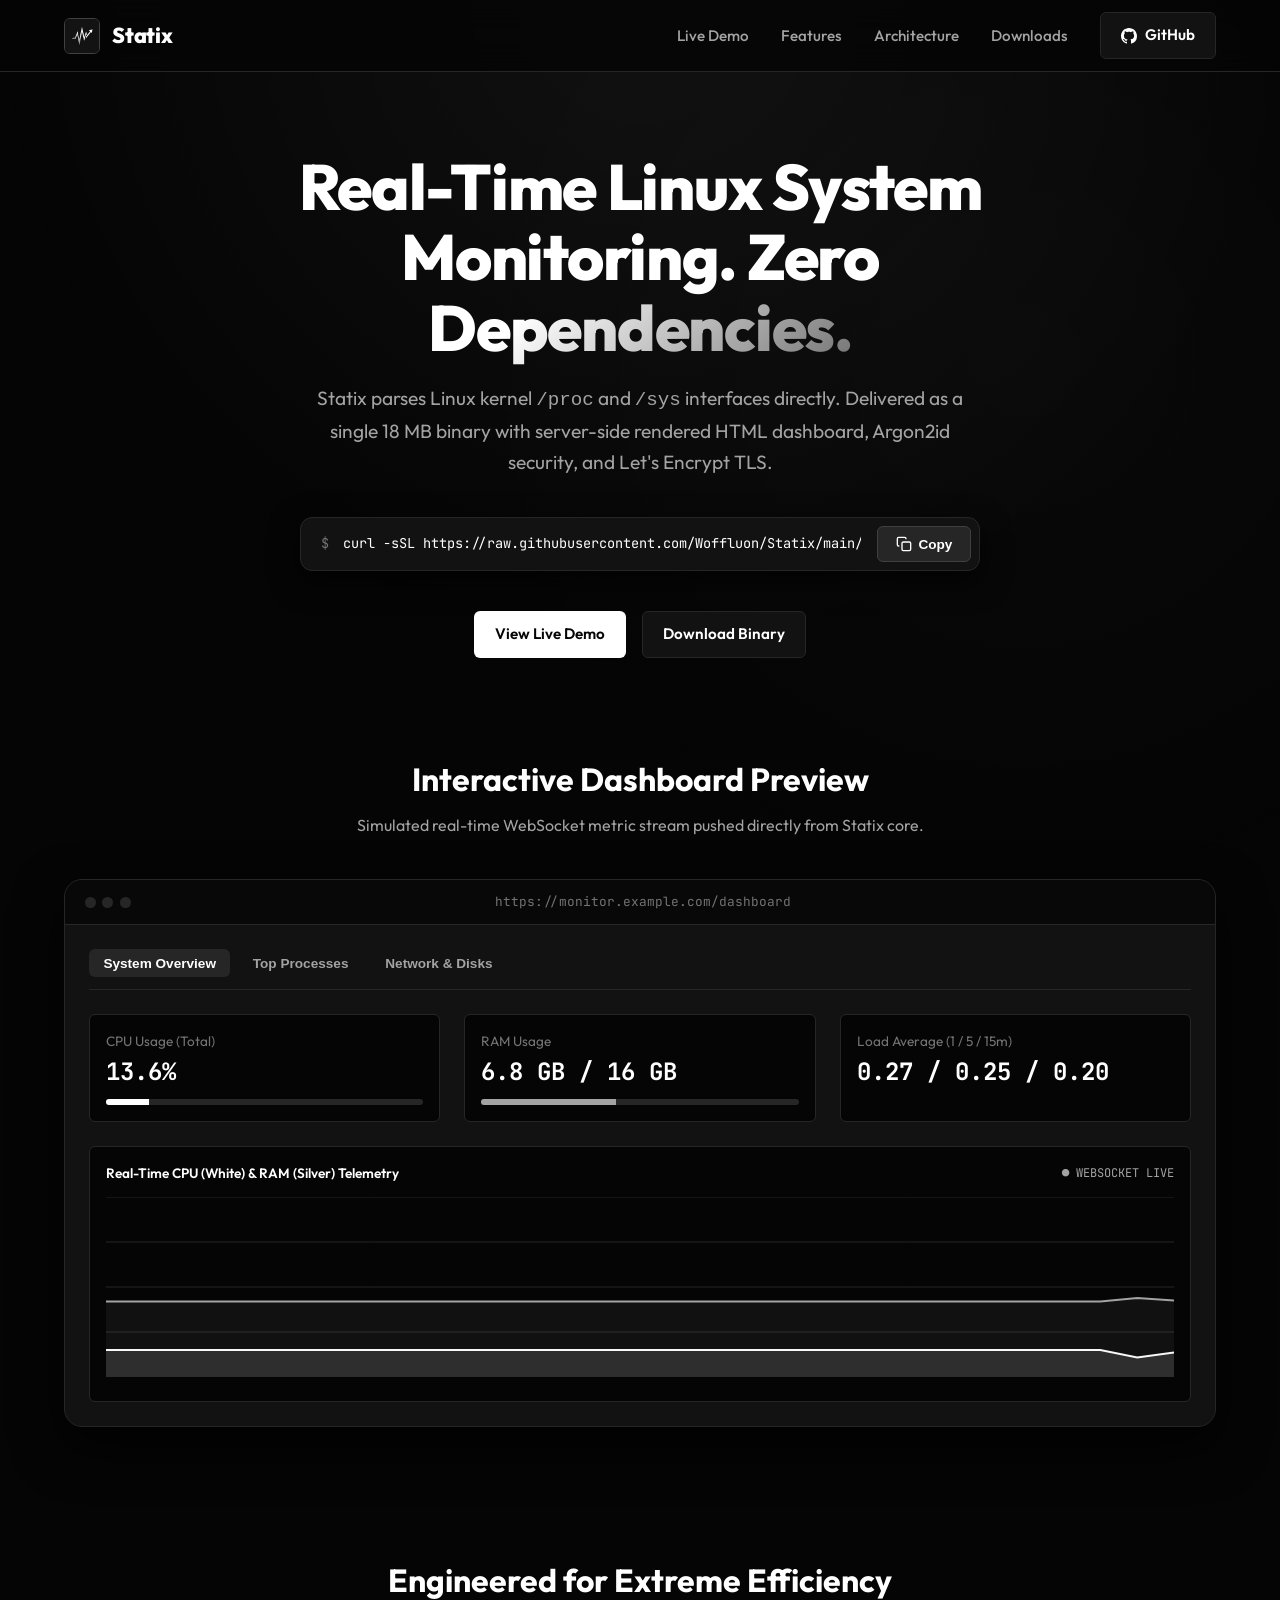
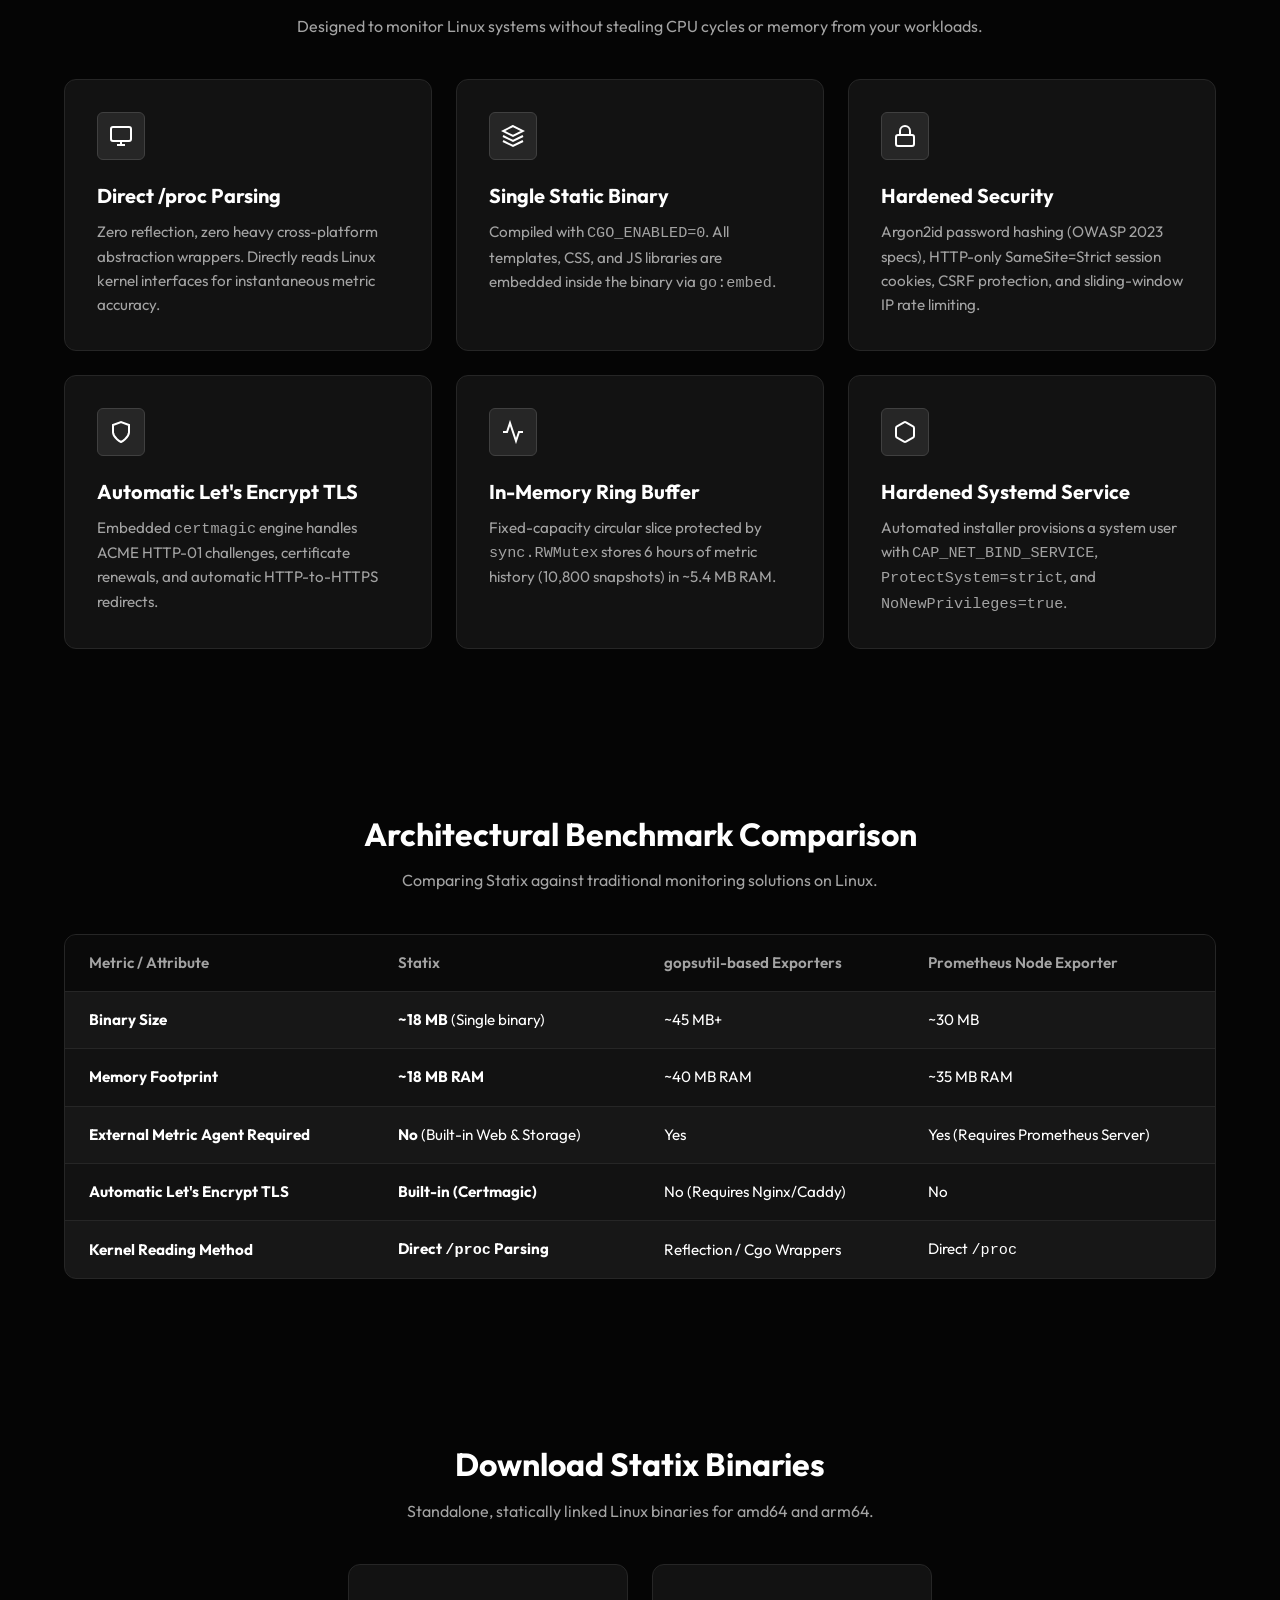
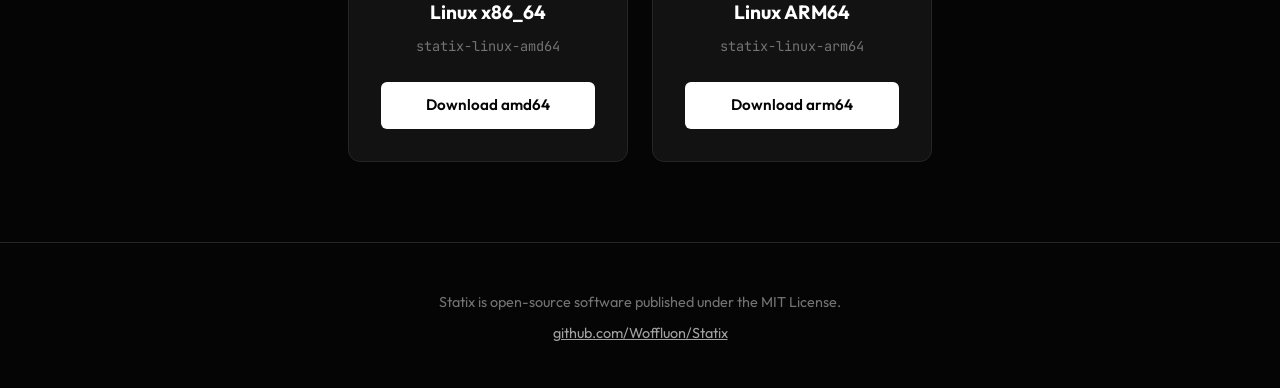
==== website/index.html @ cacb6e53 "- First Commit" ====
<!DOCTYPE html>
<html lang="en">
<head>
  <meta charset="UTF-8">
  <meta name="viewport" content="width=device-width, initial-scale=1.0">
  <title>Statix — Ultra-Fast, Single-Binary Linux System Monitor</title>
  <meta name="description" content="Statix is a self-hosted, single-binary Linux system resource monitor. Real-time SSR dashboard & WebSocket metrics directly parsed from /proc and /sys.">

  <!-- OpenGraph SEO -->
  <meta property="og:title" content="Statix — Self-Hosted Linux System Resource Monitor">
  <meta property="og:description" content="Single binary Linux monitor. Zero agent dependencies. Embedded dashboard with Let's Encrypt TLS and Argon2id security.">
  <meta property="og:type" content="website">

  <link rel="stylesheet" href="css/style.css">
  <script defer src="js/main.js"></script>
</head>
<body>
  <div class="ambient-bg"></div>

  <div class="wrapper">
    <!-- Header / Navigation -->
    <header class="nav-header">
      <div class="nav-container">
        <a href="#" class="logo">
          <img src="assets/logo.png" alt="Statix Logo" class="logo-img">
          Statix
        </a>

        <ul class="nav-links">
          <li><a href="#demo" class="nav-link">Live Demo</a></li>
          <li><a href="#features" class="nav-link">Features</a></li>
          <li><a href="#architecture" class="nav-link">Architecture</a></li>
          <li><a href="#downloads" class="nav-link">Downloads</a></li>
          <li>
            <a href="https://github.com/Woffluon/Statix" target="_blank" rel="noopener" class="btn btn-secondary">
              <svg width="16" height="16" viewBox="0 0 24 24" fill="currentColor">
                <path d="M12 0C5.37 0 0 5.37 0 12c0 5.31 3.435 9.795 8.205 11.385.6.105.825-.255.825-.57 0-.285-.015-1.23-.015-2.235-3.015.555-3.795-.735-4.035-1.41-.135-.345-.72-1.41-1.23-1.695-.42-.225-1.02-.78-.015-.795.945-.015 1.62.87 1.845 1.23 1.08 1.815 2.805 1.305 3.495.99.105-.78.42-1.305.765-1.605-2.67-.3-5.46-1.335-5.46-5.925 0-1.305.465-2.385 1.23-3.225-.12-.3-.54-1.53.12-3.18 0 0 1.005-.315 3.3 1.23.96-.27 1.98-.405 3-.405s2.04.135 3 .405c2.295-1.56 3.3-1.23 3.3-1.23.66 1.65.24 2.88.12 3.18.765.84 1.23 1.905 1.23 3.225 0 4.605-2.805 5.625-5.475 5.925.435.375.81 1.095.81 2.22 0 1.605-.015 2.895-.015 3.3 0 .315.225.69.825.57A12.02 12.02 0 0024 12c0-6.63-5.37-12-12-12z"/>
              </svg>
              GitHub
            </a>
          </li>
        </ul>
      </div>
    </header>

    <!-- Hero Section -->
    <section class="hero-section">
      <div class="container">
        <h1 class="hero-title">
          Real-Time Linux System Monitoring. <span class="text-gradient">Zero Dependencies.</span>
        </h1>

        <p class="hero-subtitle">
          Statix parses Linux kernel <code>/proc</code> and <code>/sys</code> interfaces directly. Delivered as a single 18 MB binary with server-side rendered HTML dashboard, Argon2id security, and Let's Encrypt TLS.
        </p>

        <!-- Quick Install Terminal Widget -->
        <div class="install-box">
          <div class="install-cmd">
            <span class="prompt">$</span> curl -sSL https://raw.githubusercontent.com/Woffluon/Statix/main/deploy/install.sh | sudo bash
          </div>
          <button id="copyBtn" class="copy-btn">
            <svg width="16" height="16" viewBox="0 0 24 24" fill="none" stroke="currentColor" stroke-width="2">
              <rect x="9" y="9" width="13" height="13" rx="2" ry="2"></rect>
              <path d="M5 15H4a2 2 0 0 1-2-2V4a2 2 0 0 1 2-2h9a2 2 0 0 1 2 2v1"></path>
            </svg>
            Copy
          </button>
        </div>

        <div style="display:flex; justify-content:center; gap:1rem; flex-wrap:wrap;">
          <a href="#demo" class="btn btn-primary">View Live Demo</a>
          <a href="#downloads" class="btn btn-secondary">Download Binary</a>
        </div>
      </div>
    </section>

    <!-- Interactive Live Demo Section -->
    <section id="demo" class="demo-section">
      <div class="container">
        <h2 class="section-title">Interactive Dashboard Preview</h2>
        <p class="section-desc">Simulated real-time WebSocket metric stream pushed directly from Statix core.</p>

        <div class="demo-window">
          <div class="window-header">
            <div class="window-dots">
              <span class="dot"></span>
              <span class="dot"></span>
              <span class="dot"></span>
            </div>
            <div class="window-title">https://monitor.example.com/dashboard</div>
            <div style="width: 40px;"></div>
          </div>

          <div class="demo-content">
            <div class="demo-tabs">
              <button class="tab-btn active" data-view="overview">System Overview</button>
              <button class="tab-btn" data-view="processes">Top Processes</button>
              <button class="tab-btn" data-view="network">Network & Disks</button>
            </div>

            <!-- View 1: Overview -->
            <div id="view-overview" class="demo-view">
              <div class="grid-3" style="margin-bottom: 1.5rem;">
                <div style="background-color:var(--bg-dark); border:1px solid var(--border-color); border-radius:var(--radius-sm); padding:1rem;">
                  <div style="font-size:0.85rem; color:var(--text-dim);">CPU Usage (Total)</div>
                  <div id="val-cpu" style="font-size:1.5rem; font-weight:700; font-family:var(--font-mono); color:var(--text-primary);">18.4%</div>
                  <div style="background-color:var(--border-color); height:6px; border-radius:3px; overflow:hidden; margin-top:0.5rem;">
                    <div id="bar-cpu" style="width:18.4%; height:100%; background-color:var(--text-primary); transition:width 0.5s ease;"></div>
                  </div>
                </div>

                <div style="background-color:var(--bg-dark); border:1px solid var(--border-color); border-radius:var(--radius-sm); padding:1rem;">
                  <div style="font-size:0.85rem; color:var(--text-dim);">RAM Usage</div>
                  <div id="val-ram" style="font-size:1.5rem; font-weight:700; font-family:var(--font-mono); color:var(--text-primary);">6.7 GB / 16 GB</div>
                  <div style="background-color:var(--border-color); height:6px; border-radius:3px; overflow:hidden; margin-top:0.5rem;">
                    <div id="bar-ram" style="width:42%; height:100%; background-color:var(--text-secondary); transition:width 0.5s ease;"></div>
                  </div>
                </div>

                <div style="background-color:var(--bg-dark); border:1px solid var(--border-color); border-radius:var(--radius-sm); padding:1rem;">
                  <div style="font-size:0.85rem; color:var(--text-dim);">Load Average (1 / 5 / 15m)</div>
                  <div id="val-load" style="font-size:1.5rem; font-weight:700; font-family:var(--font-mono); color:var(--text-primary);">0.42 / 0.38 / 0.31</div>
                </div>
              </div>

              <!-- Real-time Chart Canvas -->
              <div style="background-color:var(--bg-dark); border:1px solid var(--border-color); border-radius:var(--radius-sm); padding:1rem;">
                <div style="display:flex; justify-content:space-between; align-items:center; margin-bottom:0.75rem;">
                  <span style="font-size:0.85rem; font-weight:600;">Real-Time CPU (White) & RAM (Silver) Telemetry</span>
                  <span style="font-size:0.75rem; color:var(--text-secondary); font-family:var(--font-mono);">● WEBSOCKET LIVE</span>
                </div>
                <canvas id="demoCanvas" style="width:100%; height:180px;"></canvas>
              </div>
            </div>

            <!-- View 2: Top Processes -->
            <div id="view-processes" class="demo-view" style="display:none;">
              <table style="width:100%; border-collapse:collapse; font-family:var(--font-mono); font-size:0.85rem;">
                <thead>
                  <tr style="color:var(--text-dim); text-align:left; border-bottom:1px solid var(--border-color);">
                    <th style="padding:0.5rem;">PID</th>
                    <th style="padding:0.5rem;">NAME</th>
                    <th style="padding:0.5rem;">STATE</th>
                    <th style="padding:0.5rem;">CPU %</th>
                    <th style="padding:0.5rem;">RSS (RAM)</th>
                  </tr>
                </thead>
                <tbody>
                  <tr style="border-bottom:1px solid var(--border-color);">
                    <td style="padding:0.5rem;">1242</td>
                    <td style="padding:0.5rem; color:var(--text-primary); font-weight:600;">statix</td>
                    <td style="padding:0.5rem;">S</td>
                    <td style="padding:0.5rem;">0.2%</td>
                    <td style="padding:0.5rem;">18.4 MB</td>
                  </tr>
                  <tr style="border-bottom:1px solid var(--border-color);">
                    <td style="padding:0.5rem;">841</td>
                    <td style="padding:0.5rem;">nginx</td>
                    <td style="padding:0.5rem;">S</td>
                    <td style="padding:0.5rem;">4.1%</td>
                    <td style="padding:0.5rem;">64.2 MB</td>
                  </tr>
                  <tr style="border-bottom:1px solid var(--border-color);">
                    <td style="padding:0.5rem;">1094</td>
                    <td style="padding:0.5rem;">postgres</td>
                    <td style="padding:0.5rem;">S</td>
                    <td style="padding:0.5rem;">2.8%</td>
                    <td style="padding:0.5rem;">210.8 MB</td>
                  </tr>
                  <tr style="border-bottom:1px solid var(--border-color);">
                    <td style="padding:0.5rem;">3102</td>
                    <td style="padding:0.5rem;">redis-server</td>
                    <td style="padding:0.5rem;">S</td>
                    <td style="padding:0.5rem;">0.8%</td>
                    <td style="padding:0.5rem;">42.1 MB</td>
                  </tr>
                </tbody>
              </table>
            </div>

            <!-- View 3: Network & Disks -->
            <div id="view-network" class="demo-view" style="display:none;">
              <div class="grid-2">
                <div>
                  <h4 style="font-size:0.9rem; margin-bottom:0.75rem; color:var(--text-secondary);">Network Throughput</h4>
                  <div style="background-color:var(--bg-dark); border:1px solid var(--border-color); border-radius:var(--radius-sm); padding:1rem; font-family:var(--font-mono); font-size:0.85rem;">
                    <div>Interface: <strong style="color:var(--text-primary);">eth0</strong></div>
                    <div>RX Rate: <span id="val-rx">12.4 MB/s</span></div>
                    <div>TX Rate: <span id="val-tx">2.1 MB/s</span></div>
                  </div>
                </div>
                <div>
                  <h4 style="font-size:0.9rem; margin-bottom:0.75rem; color:var(--text-secondary);">Disk Storage & I/O</h4>
                  <div style="background-color:var(--bg-dark); border:1px solid var(--border-color); border-radius:var(--radius-sm); padding:1rem; font-family:var(--font-mono); font-size:0.85rem;">
                    <div>Device: <strong style="color:var(--text-primary);">/dev/sda1</strong></div>
                    <div>Used Storage: 38.2% (76.4 GB / 200 GB)</div>
                    <div>Read / Write: 1.0 KB/s / 512 B/s</div>
                  </div>
                </div>
              </div>
            </div>

          </div>
        </div>
      </div>
    </section>

    <!-- Key Features Grid -->
    <section id="features" class="features-section">
      <div class="container">
        <h2 class="section-title">Engineered for Extreme Efficiency</h2>
        <p class="section-desc">Designed to monitor Linux systems without stealing CPU cycles or memory from your workloads.</p>

        <div class="grid-3">
          <div class="feature-card">
            <div class="feature-icon">
              <svg width="24" height="24" viewBox="0 0 24 24" fill="none" stroke="currentColor" stroke-width="2">
                <rect x="2" y="3" width="20" height="14" rx="2" ry="2"></rect>
                <line x1="8" y1="21" x2="16" y2="21"></line>
                <line x1="12" y1="17" x2="12" y2="21"></line>
              </svg>
            </div>
            <h3 class="feature-title">Direct /proc Parsing</h3>
            <p class="feature-desc">Zero reflection, zero heavy cross-platform abstraction wrappers. Directly reads Linux kernel interfaces for instantaneous metric accuracy.</p>
          </div>

          <div class="feature-card">
            <div class="feature-icon">
              <svg width="24" height="24" viewBox="0 0 24 24" fill="none" stroke="currentColor" stroke-width="2">
                <polygon points="12 2 2 7 12 12 22 7 12 2"></polygon>
                <polyline points="2 17 12 22 22 17"></polyline>
                <polyline points="2 12 12 17 22 12"></polyline>
              </svg>
            </div>
            <h3 class="feature-title">Single Static Binary</h3>
            <p class="feature-desc">Compiled with <code>CGO_ENABLED=0</code>. All templates, CSS, and JS libraries are embedded inside the binary via <code>go:embed</code>.</p>
          </div>

          <div class="feature-card">
            <div class="feature-icon">
              <svg width="24" height="24" viewBox="0 0 24 24" fill="none" stroke="currentColor" stroke-width="2">
                <rect x="3" y="11" width="18" height="11" rx="2" ry="2"></rect>
                <path d="M7 11V7a5 5 0 0 1 10 0v4"></path>
              </svg>
            </div>
            <h3 class="feature-title">Hardened Security</h3>
            <p class="feature-desc">Argon2id password hashing (OWASP 2023 specs), HTTP-only SameSite=Strict session cookies, CSRF protection, and sliding-window IP rate limiting.</p>
          </div>

          <div class="feature-card">
            <div class="feature-icon">
              <svg width="24" height="24" viewBox="0 0 24 24" fill="none" stroke="currentColor" stroke-width="2">
                <path d="M12 22s8-4 8-10V5l-8-3-8 3v7c0 6 8 10 8 10z"></path>
              </svg>
            </div>
            <h3 class="feature-title">Automatic Let's Encrypt TLS</h3>
            <p class="feature-desc">Embedded <code>certmagic</code> engine handles ACME HTTP-01 challenges, certificate renewals, and automatic HTTP-to-HTTPS redirects.</p>
          </div>

          <div class="feature-card">
            <div class="feature-icon">
              <svg width="24" height="24" viewBox="0 0 24 24" fill="none" stroke="currentColor" stroke-width="2">
                <polyline points="22 12 18 12 15 21 9 3 6 12 2 12"></polyline>
              </svg>
            </div>
            <h3 class="feature-title">In-Memory Ring Buffer</h3>
            <p class="feature-desc">Fixed-capacity circular slice protected by <code>sync.RWMutex</code> stores 6 hours of metric history (10,800 snapshots) in ~5.4 MB RAM.</p>
          </div>

          <div class="feature-card">
            <div class="feature-icon">
              <svg width="24" height="24" viewBox="0 0 24 24" fill="none" stroke="currentColor" stroke-width="2">
                <path d="M21 16V8a2 2 0 0 0-1-1.73l-7-4a2 2 0 0 0-2 0l-7 4A2 2 0 0 0 3 8v8a2 2 0 0 0 1 1.73l7 4a2 2 0 0 0 2 0l7-4A2 2 0 0 0 21 16z"></path>
              </svg>
            </div>
            <h3 class="feature-title">Hardened Systemd Service</h3>
            <p class="feature-desc">Automated installer provisions a system user with <code>CAP_NET_BIND_SERVICE</code>, <code>ProtectSystem=strict</code>, and <code>NoNewPrivileges=true</code>.</p>
          </div>
        </div>
      </div>
    </section>

    <!-- Architecture & Comparison Table -->
    <section id="architecture" class="arch-section">
      <div class="container">
        <h2 class="section-title">Architectural Benchmark Comparison</h2>
        <p class="section-desc">Comparing Statix against traditional monitoring solutions on Linux.</p>

        <div class="table-wrapper">
          <table class="comparison-table">
            <thead>
              <tr>
                <th>Metric / Attribute</th>
                <th>Statix</th>
                <th>gopsutil-based Exporters</th>
                <th>Prometheus Node Exporter</th>
              </tr>
            </thead>
            <tbody>
              <tr class="highlight-row">
                <td><strong>Binary Size</strong></td>
                <td><strong style="color:var(--text-primary);">~18 MB</strong> (Single binary)</td>
                <td>~45 MB+</td>
                <td>~30 MB</td>
              </tr>
              <tr>
                <td><strong>Memory Footprint</strong></td>
                <td><strong style="color:var(--text-primary);">~18 MB RAM</strong></td>
                <td>~40 MB RAM</td>
                <td>~35 MB RAM</td>
              </tr>
              <tr class="highlight-row">
                <td><strong>External Metric Agent Required</strong></td>
                <td><strong style="color:var(--text-primary);">No</strong> (Built-in Web & Storage)</td>
                <td>Yes</td>
                <td>Yes (Requires Prometheus Server)</td>
              </tr>
              <tr>
                <td><strong>Automatic Let's Encrypt TLS</strong></td>
                <td><strong style="color:var(--text-primary);">Built-in (Certmagic)</strong></td>
                <td>No (Requires Nginx/Caddy)</td>
                <td>No</td>
              </tr>
              <tr class="highlight-row">
                <td><strong>Kernel Reading Method</strong></td>
                <td><strong style="color:var(--text-primary);">Direct <code>/proc</code> Parsing</strong></td>
                <td>Reflection / Cgo Wrappers</td>
                <td>Direct <code>/proc</code></td>
              </tr>
            </tbody>
          </table>
        </div>
      </div>
    </section>

    <!-- Download Section -->
    <section id="downloads" class="download-section">
      <div class="container">
        <h2 class="section-title">Download Statix Binaries</h2>
        <p class="section-desc">Standalone, statically linked Linux binaries for amd64 and arm64.</p>

        <div class="download-cards">
          <div class="download-card">
            <div class="download-title">Linux x86_64</div>
            <div class="download-sub">statix-linux-amd64</div>
            <a href="https://github.com/Woffluon/Statix/releases/latest/download/statix-linux-amd64" class="btn btn-primary" style="width:100%;">
              Download amd64
            </a>
          </div>

          <div class="download-card">
            <div class="download-title">Linux ARM64</div>
            <div class="download-sub">statix-linux-arm64</div>
            <a href="https://github.com/Woffluon/Statix/releases/latest/download/statix-linux-arm64" class="btn btn-primary" style="width:100%;">
              Download arm64
            </a>
          </div>
        </div>
      </div>
    </section>

    <!-- Footer -->
    <footer class="footer">
      <div class="container">
        <p>Statix is open-source software published under the MIT License.</p>
        <p style="margin-top:0.5rem;"><a href="https://github.com/Woffluon/Statix" target="_blank" rel="noopener" style="color:var(--text-secondary);">github.com/Woffluon/Statix</a></p>
      </div>
    </footer>
  </div>

  <!-- Toast Element -->
  <div id="toast" class="toast">
    ✓ Command copied to clipboard!
  </div>
</body>
</html>
---- website/css/style.css ----
@import url('https://fonts.googleapis.com/css2?family=JetBrains+Mono:wght@400;500;700&family=Outfit:wght@400;500;600;700;800&display=swap');

:root {
  --bg-dark: #050505;
  --bg-card: #121212;
  --bg-card-hover: #1a1a1a;
  --border-color: #262626;
  --border-highlight: #404040;
  --text-primary: #ffffff;
  --text-secondary: #a3a3a3;
  --text-dim: #737373;
  --accent-white: #ffffff;
  --accent-silver: #d4d4d4;
  --accent-glow: rgba(255, 255, 255, 0.12);
  --font-sans: 'Outfit', -apple-system, BlinkMacSystemFont, sans-serif;
  --font-mono: 'JetBrains Mono', monospace;
  --radius-sm: 6px;
  --radius-md: 12px;
  --radius-lg: 18px;
  --transition-fast: 180ms cubic-bezier(0.16, 1, 0.3, 1);
}

* {
  box-sizing: border-box;
  margin: 0;
  padding: 0;
}

html {
  scroll-behavior: smooth;
}

body {
  background-color: var(--bg-dark);
  color: var(--text-primary);
  font-family: var(--font-sans);
  line-height: 1.6;
  overflow-x: hidden;
  -webkit-font-smoothing: antialiased;
}

/* Ambient Background Glow (Monochrome) */
.ambient-bg {
  position: fixed;
  top: 0;
  left: 50%;
  transform: translateX(-50%);
  width: 100vw;
  height: 100vh;
  pointer-events: none;
  z-index: 0;
  background: 
    radial-gradient(circle at 50% 0%, rgba(255, 255, 255, 0.05) 0%, transparent 60%),
    radial-gradient(circle at 80% 40%, rgba(255, 255, 255, 0.02) 0%, transparent 50%);
}

.wrapper {
  position: relative;
  z-index: 1;
}

/* Navigation */
.nav-header {
  position: sticky;
  top: 0;
  z-index: 100;
  backdrop-filter: blur(16px);
  background: rgba(5, 5, 5, 0.85);
  border-bottom: 1px solid var(--border-color);
  height: 72px;
  display: flex;
  align-items: center;
}

.nav-container {
  max-width: 1200px;
  width: 100%;
  margin: 0 auto;
  padding: 0 1.5rem;
  display: flex;
  justify-content: space-between;
  align-items: center;
}

.logo {
  display: flex;
  align-items: center;
  gap: 0.75rem;
  font-weight: 800;
  font-size: 1.35rem;
  color: var(--text-primary);
  text-decoration: none;
  letter-spacing: -0.01em;
}

.logo-img {
  width: 36px;
  height: 36px;
  border-radius: var(--radius-sm);
  border: 1px solid var(--border-highlight);
  object-fit: cover;
}

.nav-links {
  display: flex;
  align-items: center;
  gap: 2rem;
  list-style: none;
}

.nav-link {
  color: var(--text-secondary);
  text-decoration: none;
  font-size: 0.95rem;
  font-weight: 500;
  transition: color var(--transition-fast);
}

.nav-link:hover {
  color: var(--text-primary);
}

/* Buttons */
.btn {
  display: inline-flex;
  align-items: center;
  justify-content: center;
  gap: 0.5rem;
  padding: 0.65rem 1.25rem;
  border-radius: var(--radius-sm);
  font-size: 0.95rem;
  font-weight: 600;
  text-decoration: none;
  cursor: pointer;
  border: 1px solid transparent;
  transition: transform var(--transition-fast), background-color var(--transition-fast), border-color var(--transition-fast);
}

.btn:active {
  transform: scale(0.98);
}

.btn-primary {
  background-color: var(--text-primary);
  color: var(--bg-dark);
}

.btn-primary:hover {
  background-color: #e5e5e5;
  box-shadow: 0 0 20px rgba(255, 255, 255, 0.2);
}

.btn-secondary {
  background-color: var(--bg-card);
  color: var(--text-primary);
  border-color: var(--border-color);
}

.btn-secondary:hover {
  background-color: var(--bg-card-hover);
  border-color: var(--border-highlight);
}

/* Sections */
.container {
  max-width: 1200px;
  margin: 0 auto;
  padding: 0 1.5rem;
}

.hero-section {
  padding: 5rem 0 3rem;
  text-align: center;
}

.hero-title {
  font-size: clamp(2.5rem, 5vw, 4rem);
  font-weight: 800;
  line-height: 1.1;
  letter-spacing: -0.02em;
  margin-bottom: 1.25rem;
  max-width: 900px;
  margin-left: auto;
  margin-right: auto;
}

.text-gradient {
  background: linear-gradient(135deg, #ffffff 40%, #737373 100%);
  -webkit-background-clip: text;
  background-clip: text;
  -webkit-text-fill-color: transparent;
}

.hero-subtitle {
  font-size: 1.2rem;
  color: var(--text-secondary);
  max-width: 650px;
  margin: 0 auto 2.5rem;
  font-weight: 400;
}

/* Sleek Install Widget Box (No Scrollbars) */
.install-box {
  max-width: 680px;
  margin: 0 auto 2.5rem;
  background-color: var(--bg-card);
  border: 1px solid var(--border-color);
  border-radius: var(--radius-md);
  padding: 0.5rem 0.5rem 0.5rem 1.25rem;
  display: flex;
  align-items: center;
  justify-content: space-between;
  gap: 1rem;
  box-shadow: 0 10px 30px rgba(0, 0, 0, 0.7);
}

.install-cmd {
  font-family: var(--font-mono);
  font-size: 0.85rem;
  color: var(--text-primary);
  overflow-x: auto;
  white-space: nowrap;
  scrollbar-width: none; /* Firefox */
  -ms-overflow-style: none; /* IE/Edge */
  flex: 1;
  text-align: left;
}

.install-cmd::-webkit-scrollbar {
  display: none; /* Chrome/Safari/Blink */
}

.install-cmd .prompt {
  color: var(--text-dim);
  user-select: none;
  margin-right: 0.35rem;
}

.copy-btn {
  background-color: var(--border-color);
  color: var(--text-primary);
  border: 1px solid var(--border-highlight);
  padding: 0.55rem 1.1rem;
  border-radius: var(--radius-sm);
  font-size: 0.85rem;
  font-weight: 600;
  cursor: pointer;
  display: inline-flex;
  align-items: center;
  gap: 0.4rem;
  flex-shrink: 0;
  transition: background-color var(--transition-fast), border-color var(--transition-fast);
}

.copy-btn:hover {
  background-color: var(--bg-card-hover);
  border-color: var(--text-secondary);
}

/* Toast */
.toast {
  position: fixed;
  bottom: 2rem;
  right: 2rem;
  background-color: var(--text-primary);
  color: var(--bg-dark);
  padding: 0.75rem 1.25rem;
  border-radius: var(--radius-sm);
  font-weight: 600;
  font-size: 0.9rem;
  box-shadow: 0 10px 25px rgba(255, 255, 255, 0.2);
  transform: translateY(100px);
  opacity: 0;
  transition: transform 0.3s cubic-bezier(0.16, 1, 0.3, 1), opacity 0.3s ease;
  z-index: 1000;
}

.toast.show {
  transform: translateY(0);
  opacity: 1;
}

/* Live Demo Interactive Section */
.demo-section {
  padding: 3rem 0;
}

.section-title {
  text-align: center;
  font-size: 2rem;
  font-weight: 700;
  margin-bottom: 0.5rem;
}

.section-desc {
  text-align: center;
  color: var(--text-secondary);
  margin-bottom: 2.5rem;
}

.demo-window {
  background-color: var(--bg-card);
  border: 1px solid var(--border-color);
  border-radius: var(--radius-lg);
  overflow: hidden;
  box-shadow: 0 20px 50px rgba(0, 0, 0, 0.8);
}

.window-header {
  background-color: rgba(5, 5, 5, 0.8);
  padding: 0.75rem 1.25rem;
  border-bottom: 1px solid var(--border-color);
  display: flex;
  align-items: center;
  justify-content: space-between;
}

.window-dots {
  display: flex;
  gap: 0.4rem;
}

.dot {
  width: 11px;
  height: 11px;
  border-radius: 50%;
  background-color: #262626;
}

.window-title {
  font-family: var(--font-mono);
  font-size: 0.8rem;
  color: var(--text-dim);
}

.demo-content {
  padding: 1.5rem;
}

.demo-tabs {
  display: flex;
  gap: 0.5rem;
  margin-bottom: 1.5rem;
  border-bottom: 1px solid var(--border-color);
  padding-bottom: 0.75rem;
}

.tab-btn {
  background: none;
  border: none;
  color: var(--text-secondary);
  padding: 0.4rem 0.9rem;
  border-radius: var(--radius-sm);
  font-size: 0.85rem;
  font-weight: 600;
  cursor: pointer;
  transition: color var(--transition-fast), background-color var(--transition-fast);
}

.tab-btn.active {
  color: var(--text-primary);
  background-color: var(--border-color);
}

/* Feature Grid */
.features-section {
  padding: 5rem 0;
}

.grid-3 {
  display: grid;
  grid-template-columns: repeat(auto-fit, minmax(320px, 1fr));
  gap: 1.5rem;
}

.feature-card {
  background-color: var(--bg-card);
  border: 1px solid var(--border-color);
  border-radius: var(--radius-md);
  padding: 2rem;
  transition: transform var(--transition-fast), border-color var(--transition-fast);
}

.feature-card:hover {
  transform: translateY(-4px);
  border-color: var(--border-highlight);
}

.feature-icon {
  width: 48px;
  height: 48px;
  border-radius: var(--radius-sm);
  background-color: var(--border-color);
  color: var(--text-primary);
  display: flex;
  align-items: center;
  justify-content: center;
  margin-bottom: 1.25rem;
  border: 1px solid var(--border-highlight);
}

.feature-title {
  font-size: 1.25rem;
  font-weight: 700;
  margin-bottom: 0.5rem;
}

.feature-desc {
  color: var(--text-secondary);
  font-size: 0.95rem;
}

/* Architecture Table & Specs */
.arch-section {
  padding: 5rem 0;
}

.table-wrapper {
  background-color: var(--bg-card);
  border: 1px solid var(--border-color);
  border-radius: var(--radius-md);
  overflow: hidden;
}

.comparison-table {
  width: 100%;
  border-collapse: collapse;
  text-align: left;
}

.comparison-table th, .comparison-table td {
  padding: 1rem 1.5rem;
  border-bottom: 1px solid var(--border-color);
  font-size: 0.95rem;
}

.comparison-table th {
  background-color: rgba(5, 5, 5, 0.6);
  color: var(--text-secondary);
  font-weight: 600;
}

.comparison-table tr:last-child td {
  border-bottom: none;
}

.highlight-row {
  background-color: rgba(255, 255, 255, 0.02);
}

/* Download Section */
.download-section {
  padding: 5rem 0;
  text-align: center;
}

.download-cards {
  display: flex;
  justify-content: center;
  gap: 1.5rem;
  flex-wrap: wrap;
  margin-top: 2rem;
}

.download-card {
  background-color: var(--bg-card);
  border: 1px solid var(--border-color);
  border-radius: var(--radius-md);
  padding: 2rem;
  width: 280px;
  text-align: center;
}

.download-title {
  font-size: 1.2rem;
  font-weight: 700;
  margin-bottom: 0.5rem;
}

.download-sub {
  color: var(--text-dim);
  font-size: 0.85rem;
  margin-bottom: 1.5rem;
  font-family: var(--font-mono);
}

/* Footer */
.footer {
  border-top: 1px solid var(--border-color);
  padding: 3rem 0;
  color: var(--text-dim);
  font-size: 0.9rem;
  text-align: center;
}

/* Reduced Motion Safety */
@media (prefers-reduced-motion: reduce) {
  *, ::before, ::after {
    animation-duration: 0.01ms !important;
    transition-duration: 0.01ms !important;
    scroll-behavior: auto !important;
  }
}

/* Mobile Responsive Adjustments */
@media (max-width: 768px) {
  .nav-links { display: none; }
  .install-box { flex-direction: column; gap: 0.75rem; align-items: stretch; }
  .hero-title { font-size: 2.25rem; }
  .grid-3 { grid-template-columns: 1fr; }
}
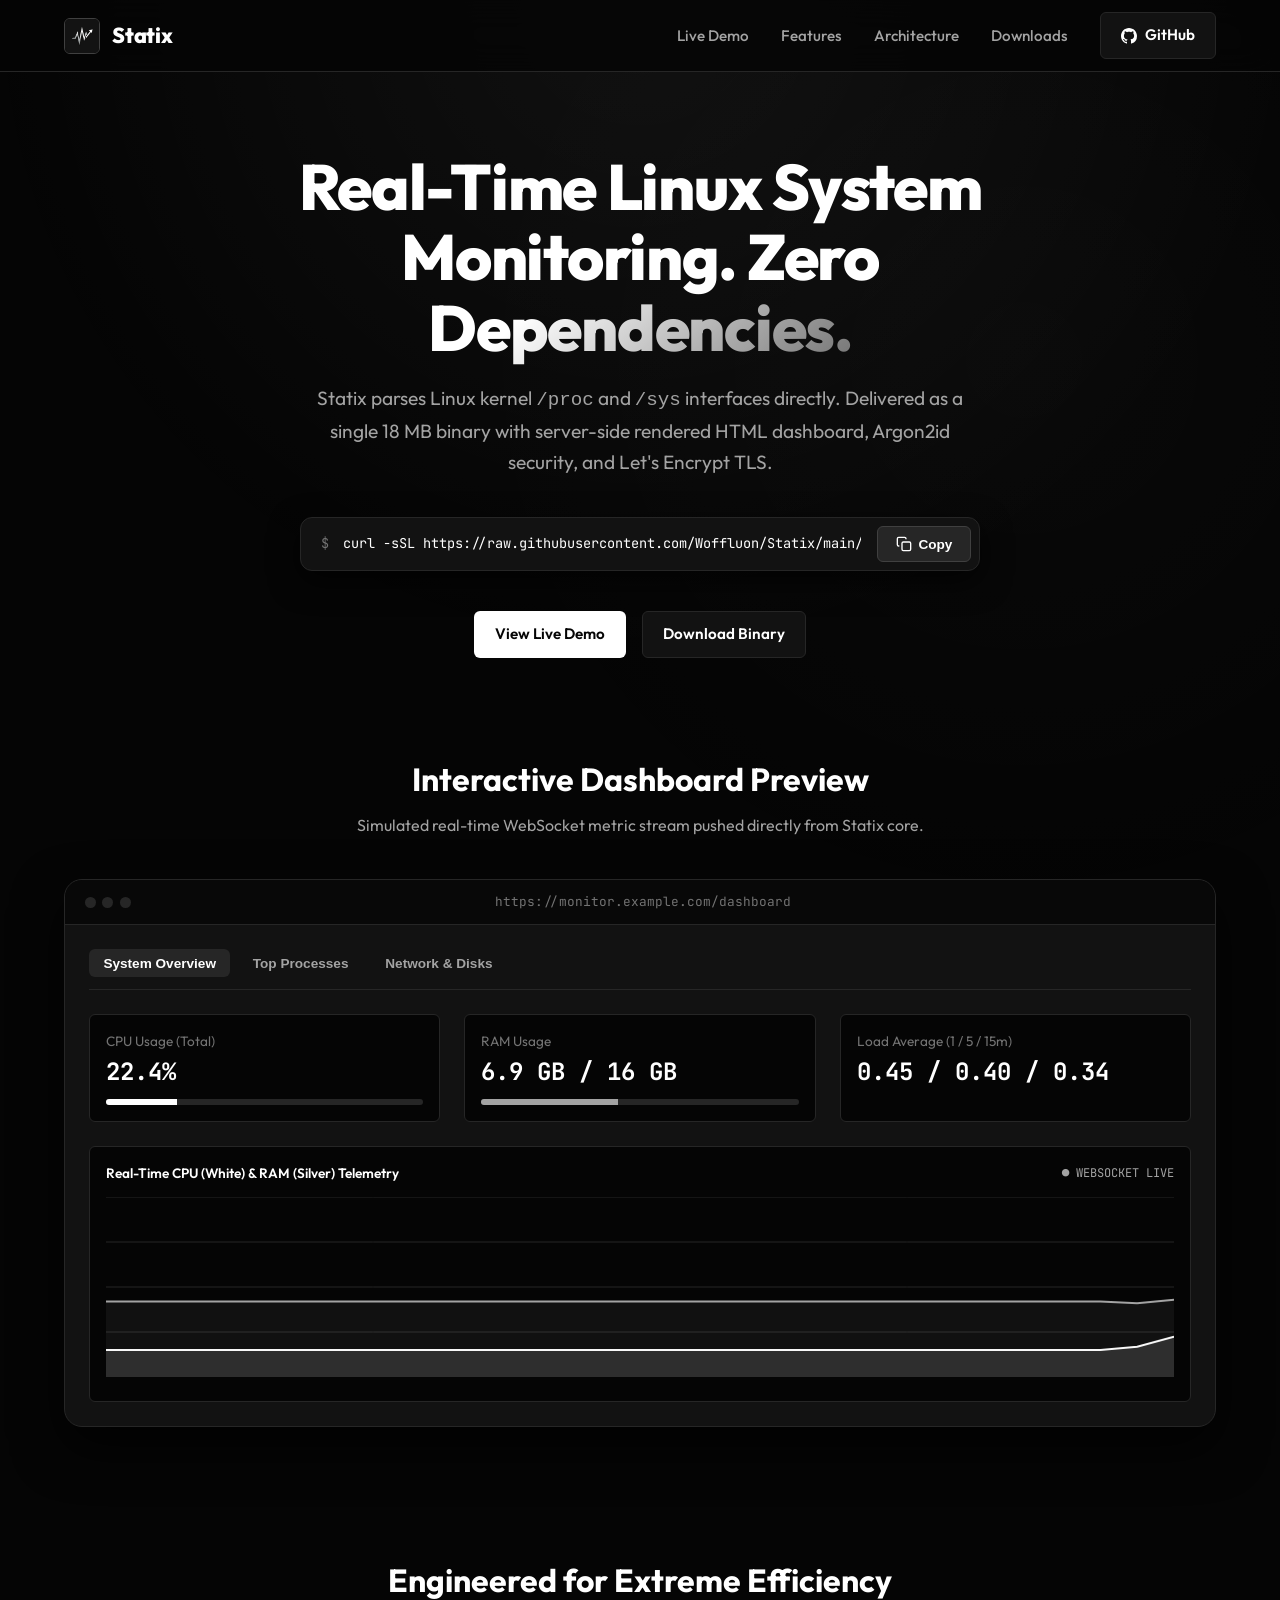
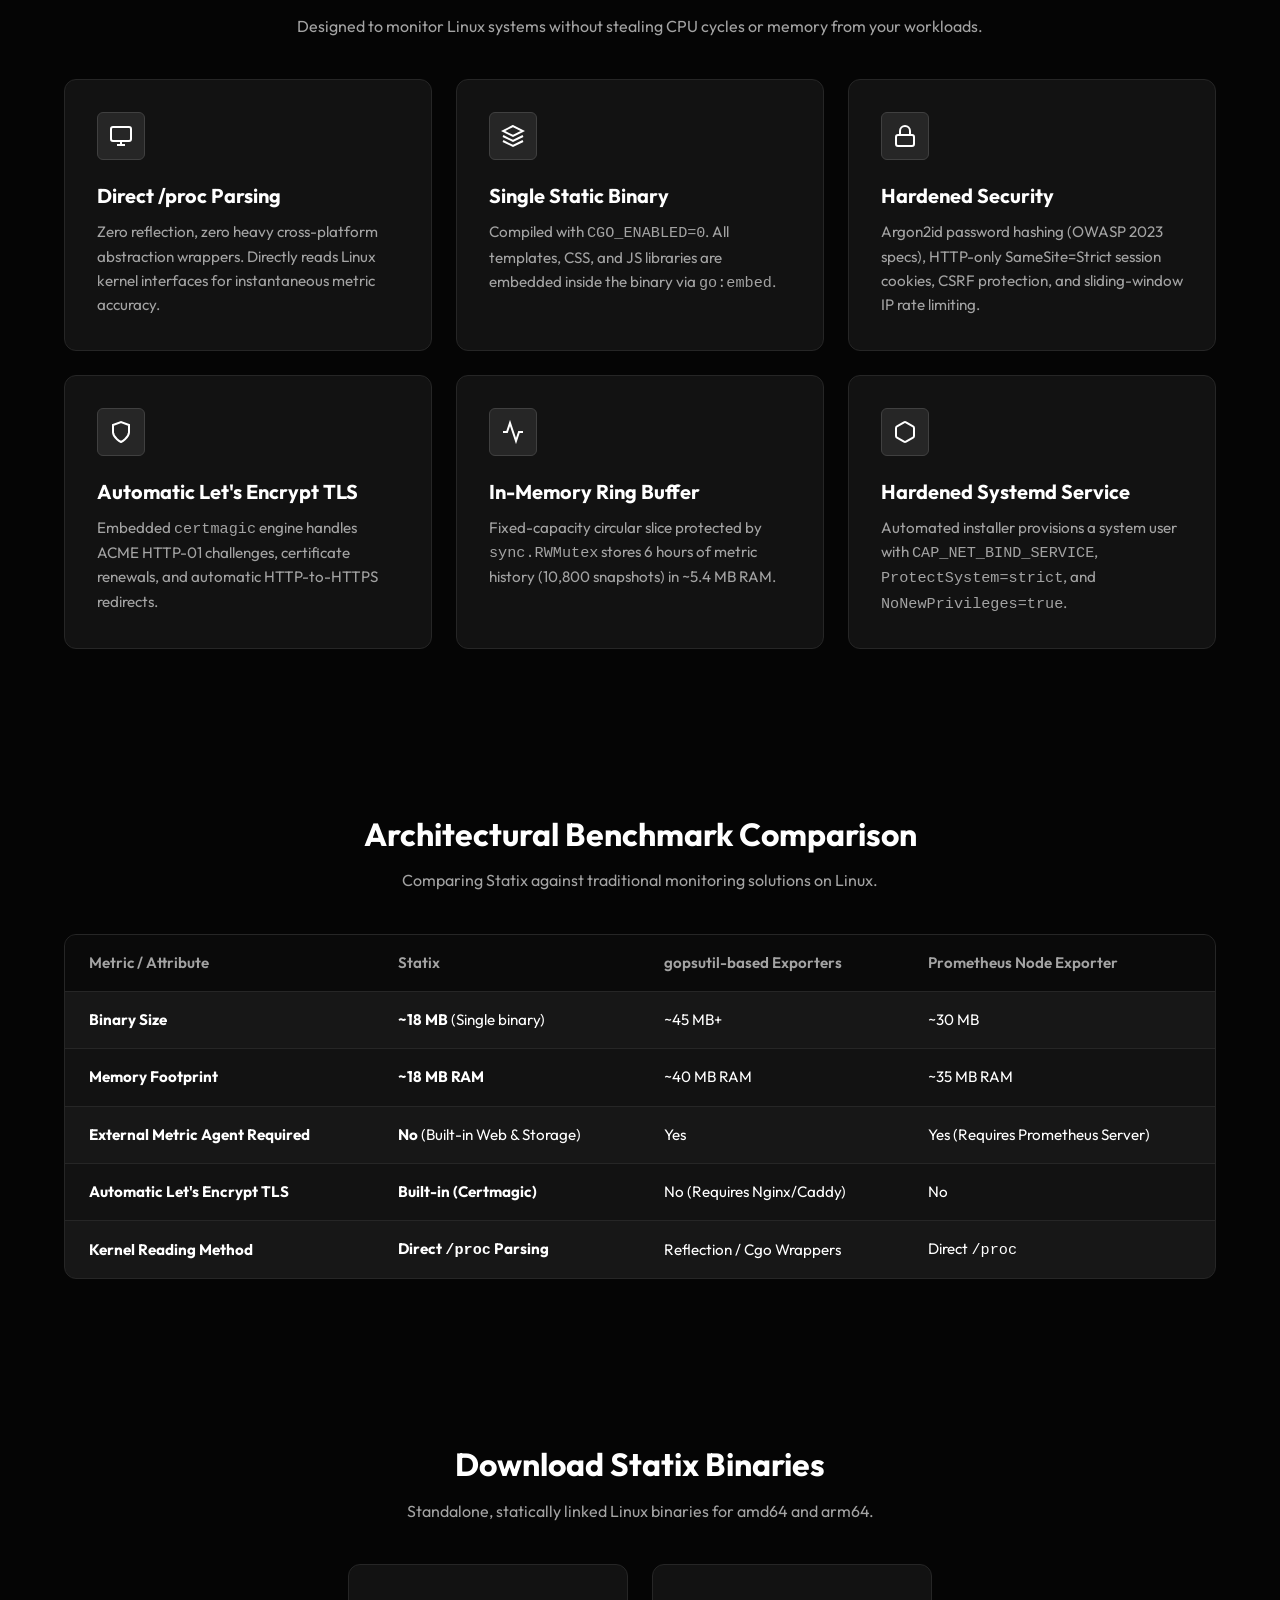
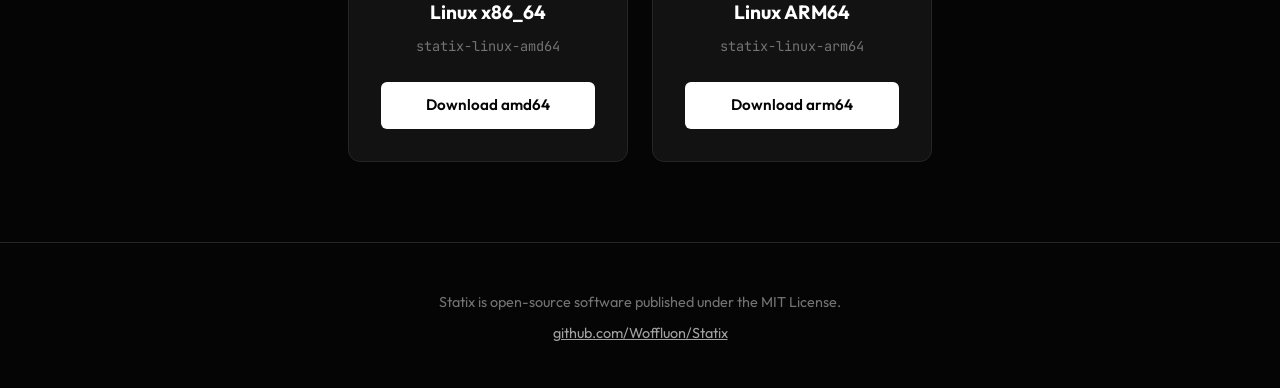
==== commit bd3c1089: "feat: implement web UI server with templating, authentication middleware, and base layout support" ====
--- a/website/index.html
+++ b/website/index.html
@@ -10,6 +10,10 @@
   <meta property="og:title" content="Statix — Self-Hosted Linux System Resource Monitor">
   <meta property="og:description" content="Single binary Linux monitor. Zero agent dependencies. Embedded dashboard with Let's Encrypt TLS and Argon2id security.">
   <meta property="og:type" content="website">
+
+  <!-- Favicon -->
+  <link rel="icon" type="image/png" href="assets/logo.png">
+  <link rel="shortcut icon" href="assets/logo.png">
 
   <link rel="stylesheet" href="css/style.css">
   <script defer src="js/main.js"></script>
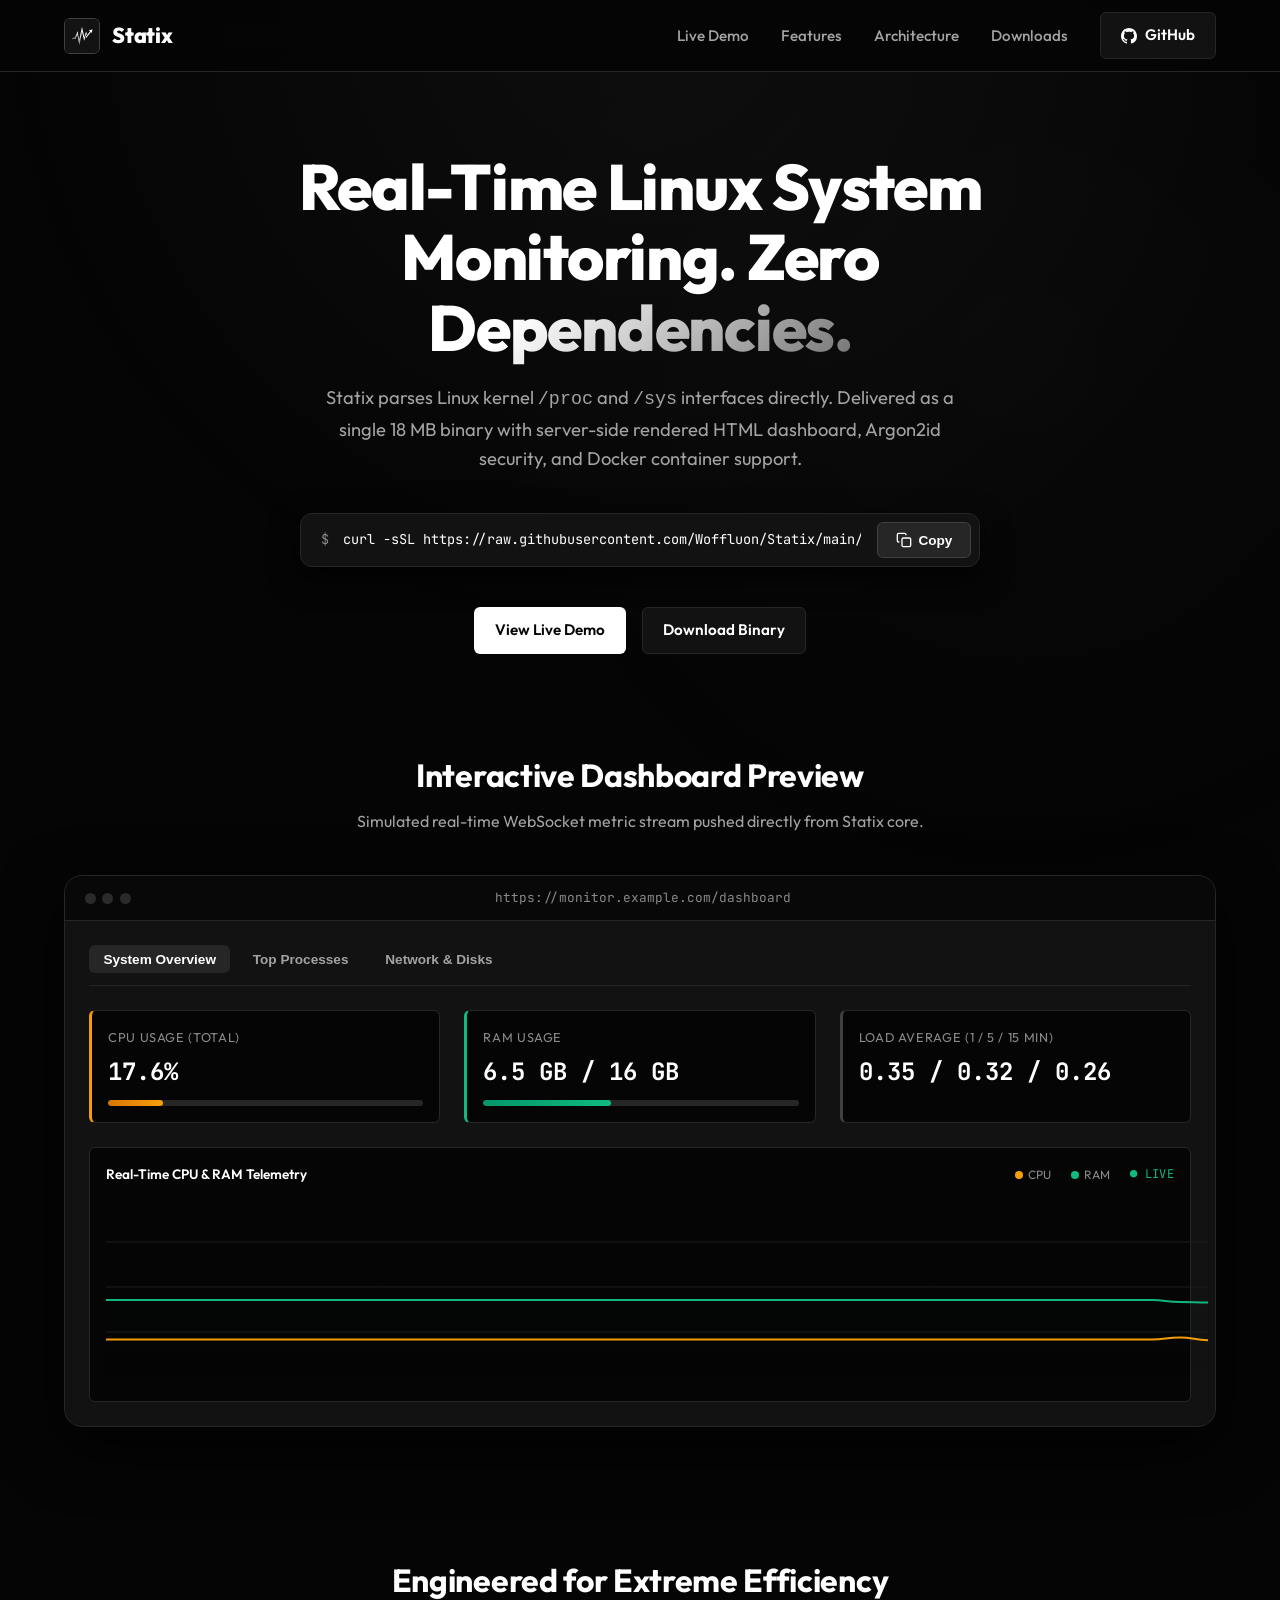
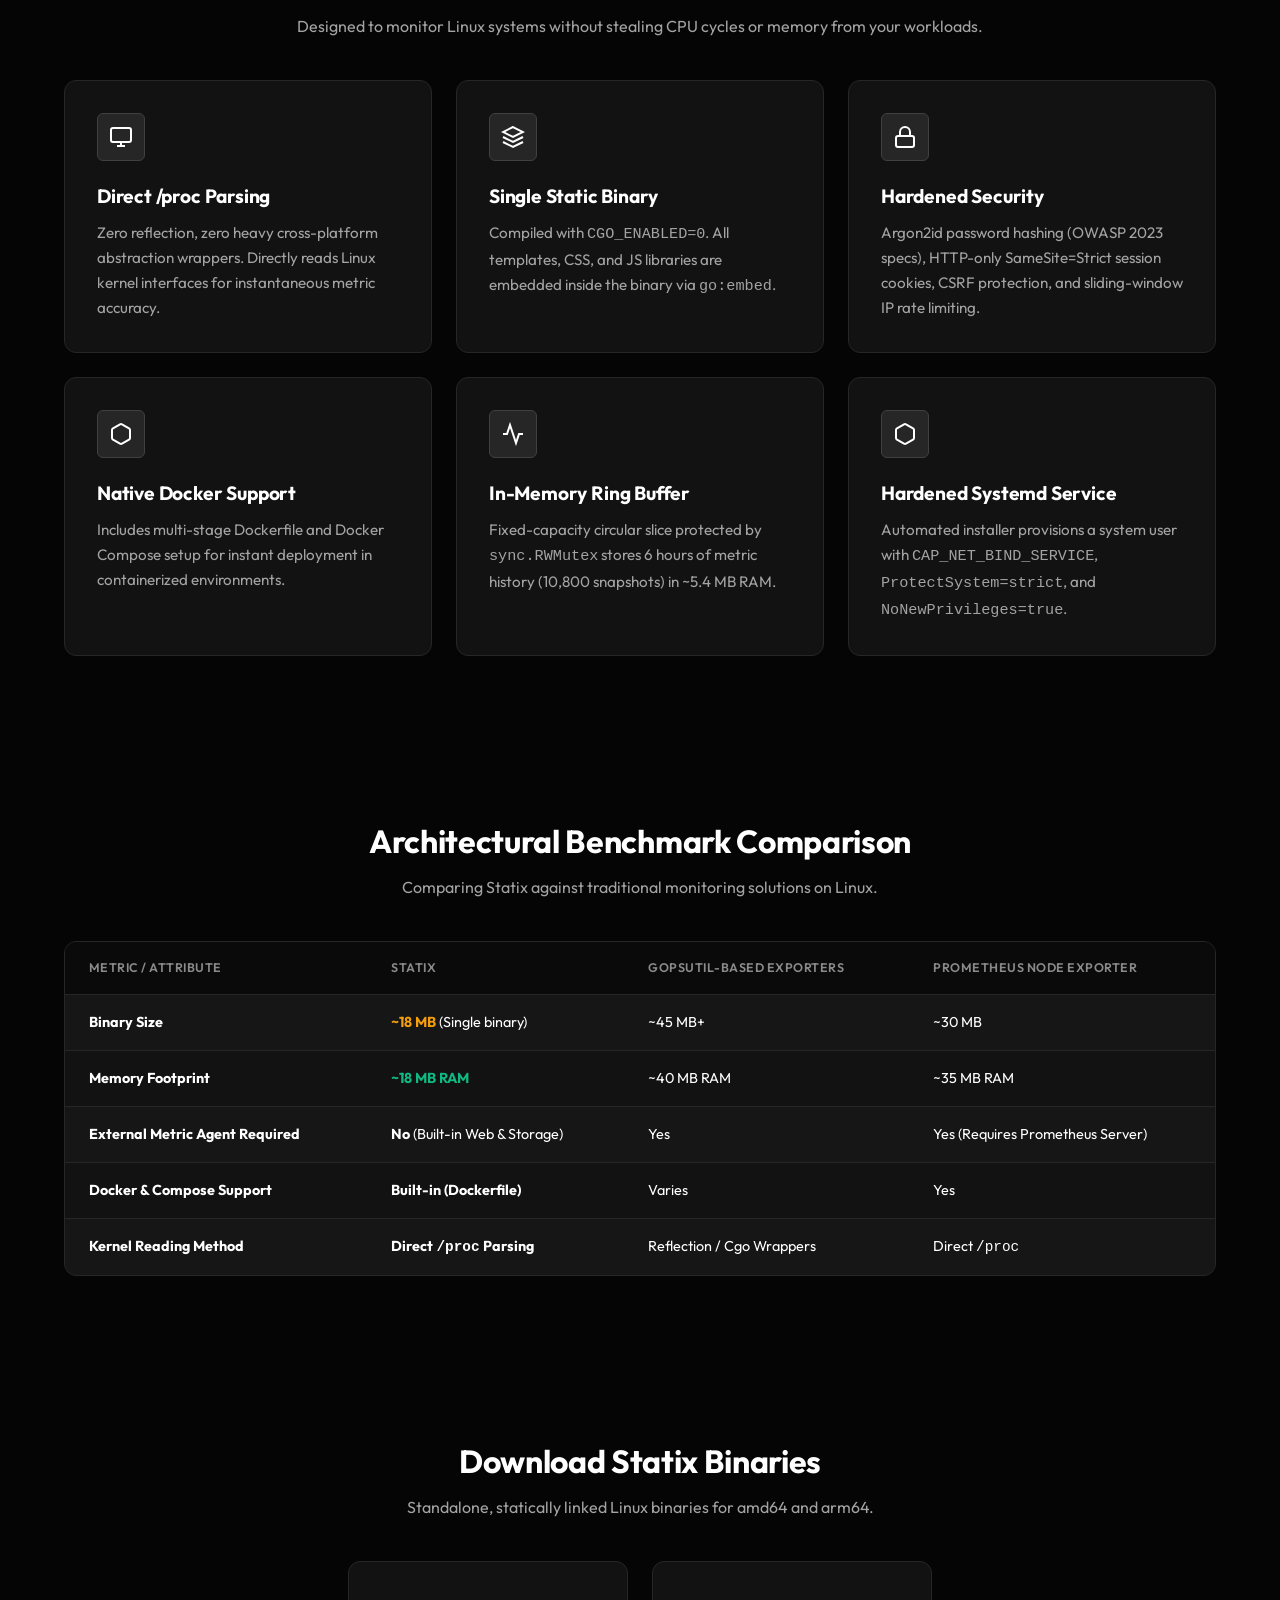
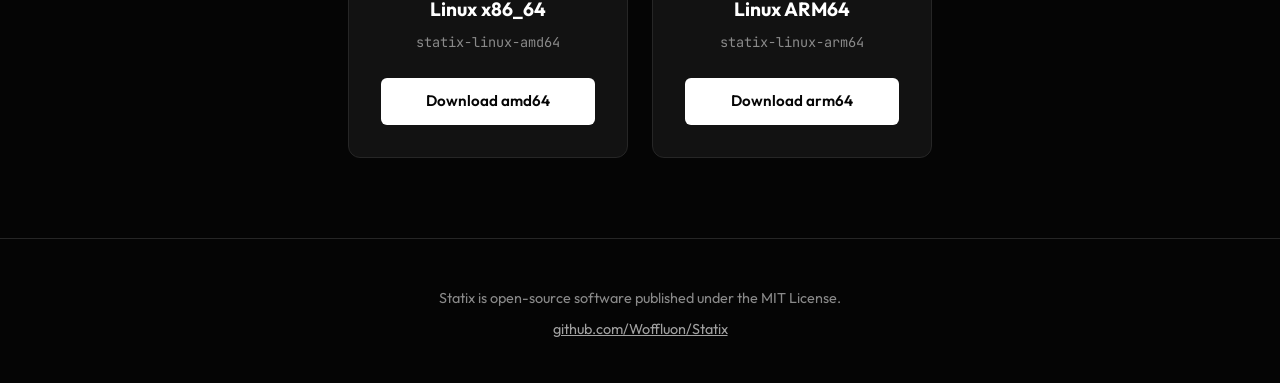
==== commit de4d87de: "initial commit: Statix v1.0.0 - High-Performance Linux System Monitor" ====
--- a/website/index.html
+++ b/website/index.html
@@ -4,7 +4,7 @@
   <meta charset="UTF-8">
   <meta name="viewport" content="width=device-width, initial-scale=1.0">
   <title>Statix — Ultra-Fast, Single-Binary Linux System Monitor</title>
-  <meta name="description" content="Statix is a self-hosted, single-binary Linux system resource monitor. Real-time SSR dashboard & WebSocket metrics directly parsed from /proc and /sys.">
+  <meta name="description" content="Statix is a self-hosted, single-binary Linux system resource monitor. Real-time SSR dashboard &amp; WebSocket metrics directly parsed from /proc and /sys.">
 
   <!-- OpenGraph SEO -->
   <meta property="og:title" content="Statix — Self-Hosted Linux System Resource Monitor">
@@ -55,7 +55,7 @@
         </h1>
 
         <p class="hero-subtitle">
-          Statix parses Linux kernel <code>/proc</code> and <code>/sys</code> interfaces directly. Delivered as a single 18 MB binary with server-side rendered HTML dashboard, Argon2id security, and Let's Encrypt TLS.
+          Statix parses Linux kernel <code>/proc</code> and <code>/sys</code> interfaces directly. Delivered as a single 18 MB binary with server-side rendered HTML dashboard, Argon2id security, and Docker container support.
         </p>
 
         <!-- Quick Install Terminal Widget -->
@@ -72,7 +72,7 @@
           </button>
         </div>
 
-        <div style="display:flex; justify-content:center; gap:1rem; flex-wrap:wrap;">
+        <div class="hero-cta">
           <a href="#demo" class="btn btn-primary">View Live Demo</a>
           <a href="#downloads" class="btn btn-secondary">Download Binary</a>
         </div>
@@ -100,106 +100,154 @@
             <div class="demo-tabs">
               <button class="tab-btn active" data-view="overview">System Overview</button>
               <button class="tab-btn" data-view="processes">Top Processes</button>
-              <button class="tab-btn" data-view="network">Network & Disks</button>
+              <button class="tab-btn" data-view="network">Network &amp; Disks</button>
             </div>
 
             <!-- View 1: Overview -->
             <div id="view-overview" class="demo-view">
               <div class="grid-3" style="margin-bottom: 1.5rem;">
-                <div style="background-color:var(--bg-dark); border:1px solid var(--border-color); border-radius:var(--radius-sm); padding:1rem;">
-                  <div style="font-size:0.85rem; color:var(--text-dim);">CPU Usage (Total)</div>
-                  <div id="val-cpu" style="font-size:1.5rem; font-weight:700; font-family:var(--font-mono); color:var(--text-primary);">18.4%</div>
-                  <div style="background-color:var(--border-color); height:6px; border-radius:3px; overflow:hidden; margin-top:0.5rem;">
-                    <div id="bar-cpu" style="width:18.4%; height:100%; background-color:var(--text-primary); transition:width 0.5s ease;"></div>
-                  </div>
-                </div>
-
-                <div style="background-color:var(--bg-dark); border:1px solid var(--border-color); border-radius:var(--radius-sm); padding:1rem;">
-                  <div style="font-size:0.85rem; color:var(--text-dim);">RAM Usage</div>
-                  <div id="val-ram" style="font-size:1.5rem; font-weight:700; font-family:var(--font-mono); color:var(--text-primary);">6.7 GB / 16 GB</div>
-                  <div style="background-color:var(--border-color); height:6px; border-radius:3px; overflow:hidden; margin-top:0.5rem;">
-                    <div id="bar-ram" style="width:42%; height:100%; background-color:var(--text-secondary); transition:width 0.5s ease;"></div>
-                  </div>
-                </div>
-
-                <div style="background-color:var(--bg-dark); border:1px solid var(--border-color); border-radius:var(--radius-sm); padding:1rem;">
-                  <div style="font-size:0.85rem; color:var(--text-dim);">Load Average (1 / 5 / 15m)</div>
-                  <div id="val-load" style="font-size:1.5rem; font-weight:700; font-family:var(--font-mono); color:var(--text-primary);">0.42 / 0.38 / 0.31</div>
+
+                <div class="stat-box stat-box--cpu" data-metric="cpu" title="Click for per-core details">
+                  <span class="stat-hint">↗ details</span>
+                  <div class="stat-label">CPU Usage (Total)</div>
+                  <div id="val-cpu" class="stat-value">18.4%</div>
+                  <div class="progress-track">
+                    <div id="bar-cpu" class="progress-fill progress-fill--cpu" style="width: 18.4%;"></div>
+                  </div>
+                </div>
+
+                <div class="stat-box stat-box--ram" data-metric="ram" title="Click for memory breakdown">
+                  <span class="stat-hint">↗ details</span>
+                  <div class="stat-label">RAM Usage</div>
+                  <div id="val-ram" class="stat-value">6.7 GB / 16 GB</div>
+                  <div class="progress-track">
+                    <div id="bar-ram" class="progress-fill progress-fill--ram" style="width: 42%;"></div>
+                  </div>
+                </div>
+
+                <div class="stat-box stat-box--load">
+                  <div class="stat-label">Load Average (1 / 5 / 15 min)</div>
+                  <div id="val-load" class="stat-value">0.42 / 0.38 / 0.31</div>
                 </div>
               </div>
 
               <!-- Real-time Chart Canvas -->
-              <div style="background-color:var(--bg-dark); border:1px solid var(--border-color); border-radius:var(--radius-sm); padding:1rem;">
-                <div style="display:flex; justify-content:space-between; align-items:center; margin-bottom:0.75rem;">
-                  <span style="font-size:0.85rem; font-weight:600;">Real-Time CPU (White) & RAM (Silver) Telemetry</span>
-                  <span style="font-size:0.75rem; color:var(--text-secondary); font-family:var(--font-mono);">● WEBSOCKET LIVE</span>
-                </div>
-                <canvas id="demoCanvas" style="width:100%; height:180px;"></canvas>
+              <div style="background-color: var(--bg-dark); border: 1px solid var(--border-color); border-radius: var(--radius-sm); padding: 1rem;">
+                <div style="display: flex; justify-content: space-between; align-items: center; margin-bottom: 0.75rem;">
+                  <span style="font-size: 0.85rem; font-weight: 600;">Real-Time CPU &amp; RAM Telemetry</span>
+                  <div class="chart-legend">
+                    <span><span class="legend-dot legend-dot--cpu"></span>CPU</span>
+                    <span><span class="legend-dot legend-dot--ram"></span>RAM</span>
+                    <span class="ws-badge">● LIVE</span>
+                  </div>
+                </div>
+                <canvas id="demoCanvas"></canvas>
               </div>
             </div>
 
             <!-- View 2: Top Processes -->
-            <div id="view-processes" class="demo-view" style="display:none;">
-              <table style="width:100%; border-collapse:collapse; font-family:var(--font-mono); font-size:0.85rem;">
+            <div id="view-processes" class="demo-view" style="display: none;">
+              <table class="demo-table">
                 <thead>
-                  <tr style="color:var(--text-dim); text-align:left; border-bottom:1px solid var(--border-color);">
-                    <th style="padding:0.5rem;">PID</th>
-                    <th style="padding:0.5rem;">NAME</th>
-                    <th style="padding:0.5rem;">STATE</th>
-                    <th style="padding:0.5rem;">CPU %</th>
-                    <th style="padding:0.5rem;">RSS (RAM)</th>
+                  <tr>
+                    <th>PID</th>
+                    <th>NAME</th>
+                    <th>STATE</th>
+                    <th>CPU %</th>
+                    <th>RSS (RAM)</th>
                   </tr>
                 </thead>
                 <tbody>
-                  <tr style="border-bottom:1px solid var(--border-color);">
-                    <td style="padding:0.5rem;">1242</td>
-                    <td style="padding:0.5rem; color:var(--text-primary); font-weight:600;">statix</td>
-                    <td style="padding:0.5rem;">S</td>
-                    <td style="padding:0.5rem;">0.2%</td>
-                    <td style="padding:0.5rem;">18.4 MB</td>
+                  <tr class="clickable" data-metric="proc" data-pid="1242" data-name="statix">
+                    <td>1242</td>
+                    <td class="proc-name">statix</td>
+                    <td>S</td>
+                    <td>0.2%</td>
+                    <td>18.4 MB</td>
                   </tr>
-                  <tr style="border-bottom:1px solid var(--border-color);">
-                    <td style="padding:0.5rem;">841</td>
-                    <td style="padding:0.5rem;">nginx</td>
-                    <td style="padding:0.5rem;">S</td>
-                    <td style="padding:0.5rem;">4.1%</td>
-                    <td style="padding:0.5rem;">64.2 MB</td>
+                  <tr class="clickable" data-metric="proc" data-pid="841" data-name="nginx">
+                    <td>841</td>
+                    <td class="proc-name">nginx</td>
+                    <td>S</td>
+                    <td>4.1%</td>
+                    <td>64.2 MB</td>
                   </tr>
-                  <tr style="border-bottom:1px solid var(--border-color);">
-                    <td style="padding:0.5rem;">1094</td>
-                    <td style="padding:0.5rem;">postgres</td>
-                    <td style="padding:0.5rem;">S</td>
-                    <td style="padding:0.5rem;">2.8%</td>
-                    <td style="padding:0.5rem;">210.8 MB</td>
+                  <tr class="clickable" data-metric="proc" data-pid="1094" data-name="postgres">
+                    <td>1094</td>
+                    <td class="proc-name">postgres</td>
+                    <td>S</td>
+                    <td>2.8%</td>
+                    <td>210.8 MB</td>
                   </tr>
-                  <tr style="border-bottom:1px solid var(--border-color);">
-                    <td style="padding:0.5rem;">3102</td>
-                    <td style="padding:0.5rem;">redis-server</td>
-                    <td style="padding:0.5rem;">S</td>
-                    <td style="padding:0.5rem;">0.8%</td>
-                    <td style="padding:0.5rem;">42.1 MB</td>
+                  <tr class="clickable" data-metric="proc" data-pid="3102" data-name="redis-server">
+                    <td>3102</td>
+                    <td class="proc-name">redis-server</td>
+                    <td>S</td>
+                    <td>0.8%</td>
+                    <td>42.1 MB</td>
                   </tr>
                 </tbody>
               </table>
             </div>
 
             <!-- View 3: Network & Disks -->
-            <div id="view-network" class="demo-view" style="display:none;">
+            <div id="view-network" class="demo-view" style="display: none;">
               <div class="grid-2">
                 <div>
-                  <h4 style="font-size:0.9rem; margin-bottom:0.75rem; color:var(--text-secondary);">Network Throughput</h4>
-                  <div style="background-color:var(--bg-dark); border:1px solid var(--border-color); border-radius:var(--radius-sm); padding:1rem; font-family:var(--font-mono); font-size:0.85rem;">
-                    <div>Interface: <strong style="color:var(--text-primary);">eth0</strong></div>
-                    <div>RX Rate: <span id="val-rx">12.4 MB/s</span></div>
-                    <div>TX Rate: <span id="val-tx">2.1 MB/s</span></div>
-                  </div>
-                </div>
+                  <h4 style="font-size: 0.85rem; margin-bottom: 0.75rem; color: var(--text-secondary); text-transform: uppercase; letter-spacing: 0.04em;">Network Throughput</h4>
+                  <div class="net-row" data-metric="net">
+                    <span class="net-iface">lo</span>
+                    <div class="net-stat">
+                      <span class="net-stat-label">RX</span>
+                      <span class="net-stat-value">0 B/s</span>
+                    </div>
+                    <div class="net-stat">
+                      <span class="net-stat-label">TX</span>
+                      <span class="net-stat-value">0 B/s</span>
+                    </div>
+                  </div>
+                  <div class="net-row" data-metric="net">
+                    <span class="net-iface">eth0</span>
+                    <div class="net-stat">
+                      <span class="net-stat-label">RX</span>
+                      <span id="val-rx" class="net-stat-value">12.4 MB/s</span>
+                    </div>
+                    <div class="net-stat">
+                      <span class="net-stat-label">TX</span>
+                      <span id="val-tx" class="net-stat-value">2.1 MB/s</span>
+                    </div>
+                  </div>
+                </div>
+
                 <div>
-                  <h4 style="font-size:0.9rem; margin-bottom:0.75rem; color:var(--text-secondary);">Disk Storage & I/O</h4>
-                  <div style="background-color:var(--bg-dark); border:1px solid var(--border-color); border-radius:var(--radius-sm); padding:1rem; font-family:var(--font-mono); font-size:0.85rem;">
-                    <div>Device: <strong style="color:var(--text-primary);">/dev/sda1</strong></div>
-                    <div>Used Storage: 38.2% (76.4 GB / 200 GB)</div>
-                    <div>Read / Write: 1.0 KB/s / 512 B/s</div>
+                  <h4 style="font-size: 0.85rem; margin-bottom: 0.75rem; color: var(--text-secondary); text-transform: uppercase; letter-spacing: 0.04em;">Disk Storage &amp; I/O</h4>
+                  <div style="background-color: var(--bg-dark); border: 1px solid var(--border-color); border-radius: var(--radius-sm); padding: 1rem; cursor: pointer;" data-metric="disk">
+                    <div class="disk-info">
+                      <table class="demo-table">
+                        <thead>
+                          <tr>
+                            <th>Device</th>
+                            <th>Used %</th>
+                            <th>Read</th>
+                            <th>Write</th>
+                          </tr>
+                        </thead>
+                        <tbody>
+                          <tr>
+                            <td>/dev/sda1</td>
+                            <td>38.2%</td>
+                            <td id="val-diskr">1.0 KB/s</td>
+                            <td id="val-diskw">512 B/s</td>
+                          </tr>
+                          <tr>
+                            <td>/dev/sdb1</td>
+                            <td>12.5%</td>
+                            <td>0 B/s</td>
+                            <td>0 B/s</td>
+                          </tr>
+                        </tbody>
+                      </table>
+                    </div>
                   </div>
                 </div>
               </div>
@@ -255,11 +303,11 @@
           <div class="feature-card">
             <div class="feature-icon">
               <svg width="24" height="24" viewBox="0 0 24 24" fill="none" stroke="currentColor" stroke-width="2">
-                <path d="M12 22s8-4 8-10V5l-8-3-8 3v7c0 6 8 10 8 10z"></path>
-              </svg>
-            </div>
-            <h3 class="feature-title">Automatic Let's Encrypt TLS</h3>
-            <p class="feature-desc">Embedded <code>certmagic</code> engine handles ACME HTTP-01 challenges, certificate renewals, and automatic HTTP-to-HTTPS redirects.</p>
+                <path d="M21 16V8a2 2 0 0 0-1-1.73l-7-4a2 2 0 0 0-2 0l-7 4A2 2 0 0 0 3 8v8a2 2 0 0 0 1 1.73l7 4a2 2 0 0 0 2 0l7-4A2 2 0 0 0 21 16z"></path>
+              </svg>
+            </div>
+            <h3 class="feature-title">Native Docker Support</h3>
+            <p class="feature-desc">Includes multi-stage Dockerfile and Docker Compose setup for instant deployment in containerized environments.</p>
           </div>
 
           <div class="feature-card">
@@ -304,31 +352,31 @@
             <tbody>
               <tr class="highlight-row">
                 <td><strong>Binary Size</strong></td>
-                <td><strong style="color:var(--text-primary);">~18 MB</strong> (Single binary)</td>
+                <td><strong style="color: var(--accent-cpu);">~18 MB</strong> (Single binary)</td>
                 <td>~45 MB+</td>
                 <td>~30 MB</td>
               </tr>
               <tr>
                 <td><strong>Memory Footprint</strong></td>
-                <td><strong style="color:var(--text-primary);">~18 MB RAM</strong></td>
+                <td><strong style="color: var(--accent-ram);">~18 MB RAM</strong></td>
                 <td>~40 MB RAM</td>
                 <td>~35 MB RAM</td>
               </tr>
               <tr class="highlight-row">
                 <td><strong>External Metric Agent Required</strong></td>
-                <td><strong style="color:var(--text-primary);">No</strong> (Built-in Web & Storage)</td>
+                <td><strong style="color: var(--text-primary);">No</strong> (Built-in Web &amp; Storage)</td>
                 <td>Yes</td>
                 <td>Yes (Requires Prometheus Server)</td>
               </tr>
               <tr>
-                <td><strong>Automatic Let's Encrypt TLS</strong></td>
-                <td><strong style="color:var(--text-primary);">Built-in (Certmagic)</strong></td>
-                <td>No (Requires Nginx/Caddy)</td>
-                <td>No</td>
+                <td><strong>Docker &amp; Compose Support</strong></td>
+                <td><strong style="color: var(--text-primary);">Built-in (Dockerfile)</strong></td>
+                <td>Varies</td>
+                <td>Yes</td>
               </tr>
               <tr class="highlight-row">
                 <td><strong>Kernel Reading Method</strong></td>
-                <td><strong style="color:var(--text-primary);">Direct <code>/proc</code> Parsing</strong></td>
+                <td><strong style="color: var(--text-primary);">Direct <code>/proc</code> Parsing</strong></td>
                 <td>Reflection / Cgo Wrappers</td>
                 <td>Direct <code>/proc</code></td>
               </tr>
@@ -348,7 +396,7 @@
           <div class="download-card">
             <div class="download-title">Linux x86_64</div>
             <div class="download-sub">statix-linux-amd64</div>
-            <a href="https://github.com/Woffluon/Statix/releases/latest/download/statix-linux-amd64" class="btn btn-primary" style="width:100%;">
+            <a href="https://github.com/Woffluon/Statix/releases/latest/download/statix-linux-amd64" class="btn btn-primary" style="width: 100%;">
               Download amd64
             </a>
           </div>
@@ -356,7 +404,7 @@
           <div class="download-card">
             <div class="download-title">Linux ARM64</div>
             <div class="download-sub">statix-linux-arm64</div>
-            <a href="https://github.com/Woffluon/Statix/releases/latest/download/statix-linux-arm64" class="btn btn-primary" style="width:100%;">
+            <a href="https://github.com/Woffluon/Statix/releases/latest/download/statix-linux-arm64" class="btn btn-primary" style="width: 100%;">
               Download arm64
             </a>
           </div>
@@ -368,7 +416,7 @@
     <footer class="footer">
       <div class="container">
         <p>Statix is open-source software published under the MIT License.</p>
-        <p style="margin-top:0.5rem;"><a href="https://github.com/Woffluon/Statix" target="_blank" rel="noopener" style="color:var(--text-secondary);">github.com/Woffluon/Statix</a></p>
+        <p style="margin-top: 0.5rem;"><a href="https://github.com/Woffluon/Statix" target="_blank" rel="noopener" style="color: var(--text-secondary);">github.com/Woffluon/Statix</a></p>
       </div>
     </footer>
   </div>
@@ -377,5 +425,24 @@
   <div id="toast" class="toast">
     ✓ Command copied to clipboard!
   </div>
+
+  <!-- Metric Detail Drawer -->
+  <div id="drawer-overlay" class="drawer-overlay" role="dialog" aria-modal="true" aria-label="Metric details">
+    <div class="drawer-panel" id="drawer-panel">
+      <div class="drawer-header">
+        <div class="drawer-title" id="drawer-title">Details</div>
+        <button class="drawer-close" id="drawer-close" aria-label="Close drawer">
+          <svg width="14" height="14" viewBox="0 0 24 24" fill="none" stroke="currentColor" stroke-width="2.5">
+            <line x1="18" y1="6" x2="6" y2="18"></line>
+            <line x1="6" y1="6" x2="18" y2="18"></line>
+          </svg>
+        </button>
+      </div>
+      <div class="drawer-body" id="drawer-body">
+        <!-- populated by JS -->
+      </div>
+    </div>
+  </div>
+
 </body>
 </html>
--- a/website/css/style.css
+++ b/website/css/style.css
@@ -1,23 +1,47 @@
 @import url('https://fonts.googleapis.com/css2?family=JetBrains+Mono:wght@400;500;700&family=Outfit:wght@400;500;600;700;800&display=swap');
 
 :root {
+  /* Background */
   --bg-dark: #050505;
   --bg-card: #121212;
   --bg-card-hover: #1a1a1a;
+
+  /* Border */
   --border-color: #262626;
   --border-highlight: #404040;
+
+  /* Text — raised dim to #8a8a8a for WCAG AA */
   --text-primary: #ffffff;
   --text-secondary: #a3a3a3;
-  --text-dim: #737373;
+  --text-dim: #8a8a8a;
+
+  /* Semantic accents */
+  --accent-cpu: #f59e0b;          /* amber — CPU */
+  --accent-cpu-fill: rgba(245, 158, 11, 0.12);
+  --accent-ram: #10b981;          /* emerald — RAM */
+  --accent-ram-fill: rgba(16, 185, 129, 0.10);
+  --accent-net: #38bdf8;          /* sky — network */
+  --accent-disk: #a78bfa;         /* violet — disk */
+  --accent-proc: #fb7185;         /* rose — processes */
+
+  /* Legacy white accent (kept for UI chrome) */
   --accent-white: #ffffff;
   --accent-silver: #d4d4d4;
-  --accent-glow: rgba(255, 255, 255, 0.12);
+  --accent-glow: rgba(255, 255, 255, 0.08);
+
+  /* Typography */
   --font-sans: 'Outfit', -apple-system, BlinkMacSystemFont, sans-serif;
   --font-mono: 'JetBrains Mono', monospace;
+
+  /* Radii */
   --radius-sm: 6px;
   --radius-md: 12px;
   --radius-lg: 18px;
+
+  /* Transitions */
   --transition-fast: 180ms cubic-bezier(0.16, 1, 0.3, 1);
+  --transition-base: 260ms cubic-bezier(0.16, 1, 0.3, 1);
+  --transition-slow: 380ms cubic-bezier(0.16, 1, 0.3, 1);
 }
 
 * {
@@ -39,7 +63,7 @@
   -webkit-font-smoothing: antialiased;
 }
 
-/* Ambient Background Glow (Monochrome) */
+/* ─── Ambient Background ─── */
 .ambient-bg {
   position: fixed;
   top: 0;
@@ -49,9 +73,9 @@
   height: 100vh;
   pointer-events: none;
   z-index: 0;
-  background: 
-    radial-gradient(circle at 50% 0%, rgba(255, 255, 255, 0.05) 0%, transparent 60%),
-    radial-gradient(circle at 80% 40%, rgba(255, 255, 255, 0.02) 0%, transparent 50%);
+  background:
+    radial-gradient(circle at 50% 0%, rgba(255, 255, 255, 0.04) 0%, transparent 60%),
+    radial-gradient(circle at 80% 40%, rgba(255, 255, 255, 0.015) 0%, transparent 50%);
 }
 
 .wrapper {
@@ -59,13 +83,13 @@
   z-index: 1;
 }
 
-/* Navigation */
+/* ─── Navigation ─── */
 .nav-header {
   position: sticky;
   top: 0;
   z-index: 100;
   backdrop-filter: blur(16px);
-  background: rgba(5, 5, 5, 0.85);
+  background: rgba(5, 5, 5, 0.88);
   border-bottom: 1px solid var(--border-color);
   height: 72px;
   display: flex;
@@ -120,7 +144,7 @@
   color: var(--text-primary);
 }
 
-/* Buttons */
+/* ─── Buttons ─── */
 .btn {
   display: inline-flex;
   align-items: center;
@@ -133,11 +157,15 @@
   text-decoration: none;
   cursor: pointer;
   border: 1px solid transparent;
-  transition: transform var(--transition-fast), background-color var(--transition-fast), border-color var(--transition-fast);
+  transition:
+    transform var(--transition-fast),
+    background-color var(--transition-fast),
+    border-color var(--transition-fast),
+    box-shadow var(--transition-fast);
 }
 
 .btn:active {
-  transform: scale(0.98);
+  transform: scale(0.97);
 }
 
 .btn-primary {
@@ -147,7 +175,7 @@
 
 .btn-primary:hover {
   background-color: #e5e5e5;
-  box-shadow: 0 0 20px rgba(255, 255, 255, 0.2);
+  box-shadow: 0 0 24px rgba(255, 255, 255, 0.18);
 }
 
 .btn-secondary {
@@ -161,13 +189,26 @@
   border-color: var(--border-highlight);
 }
 
-/* Sections */
+/* ─── Layout ─── */
 .container {
   max-width: 1200px;
   margin: 0 auto;
   padding: 0 1.5rem;
 }
 
+.grid-2 {
+  display: grid;
+  grid-template-columns: repeat(auto-fit, minmax(300px, 1fr));
+  gap: 1.5rem;
+}
+
+.grid-3 {
+  display: grid;
+  grid-template-columns: repeat(auto-fit, minmax(280px, 1fr));
+  gap: 1.5rem;
+}
+
+/* ─── Hero Section ─── */
 .hero-section {
   padding: 5rem 0 3rem;
   text-align: center;
@@ -192,14 +233,14 @@
 }
 
 .hero-subtitle {
-  font-size: 1.2rem;
+  font-size: 1.15rem;
   color: var(--text-secondary);
   max-width: 650px;
   margin: 0 auto 2.5rem;
   font-weight: 400;
 }
 
-/* Sleek Install Widget Box (No Scrollbars) */
+/* ─── Install Box ─── */
 .install-box {
   max-width: 680px;
   margin: 0 auto 2.5rem;
@@ -220,20 +261,27 @@
   color: var(--text-primary);
   overflow-x: auto;
   white-space: nowrap;
-  scrollbar-width: none; /* Firefox */
-  -ms-overflow-style: none; /* IE/Edge */
+  scrollbar-width: none;
+  -ms-overflow-style: none;
   flex: 1;
   text-align: left;
 }
 
 .install-cmd::-webkit-scrollbar {
-  display: none; /* Chrome/Safari/Blink */
+  display: none;
 }
 
 .install-cmd .prompt {
   color: var(--text-dim);
   user-select: none;
   margin-right: 0.35rem;
+}
+
+.hero-cta {
+  display: flex;
+  justify-content: center;
+  gap: 1rem;
+  flex-wrap: wrap;
 }
 
 .copy-btn {
@@ -249,7 +297,9 @@
   align-items: center;
   gap: 0.4rem;
   flex-shrink: 0;
-  transition: background-color var(--transition-fast), border-color var(--transition-fast);
+  transition:
+    background-color var(--transition-fast),
+    border-color var(--transition-fast);
 }
 
 .copy-btn:hover {
@@ -257,7 +307,7 @@
   border-color: var(--text-secondary);
 }
 
-/* Toast */
+/* ─── Toast ─── */
 .toast {
   position: fixed;
   bottom: 2rem;
@@ -268,7 +318,7 @@
   border-radius: var(--radius-sm);
   font-weight: 600;
   font-size: 0.9rem;
-  box-shadow: 0 10px 25px rgba(255, 255, 255, 0.2);
+  box-shadow: 0 10px 25px rgba(255, 255, 255, 0.15);
   transform: translateY(100px);
   opacity: 0;
   transition: transform 0.3s cubic-bezier(0.16, 1, 0.3, 1), opacity 0.3s ease;
@@ -280,7 +330,7 @@
   opacity: 1;
 }
 
-/* Live Demo Interactive Section */
+/* ─── Demo Section ─── */
 .demo-section {
   padding: 3rem 0;
 }
@@ -290,6 +340,7 @@
   font-size: 2rem;
   font-weight: 700;
   margin-bottom: 0.5rem;
+  letter-spacing: -0.01em;
 }
 
 .section-desc {
@@ -303,7 +354,7 @@
   border: 1px solid var(--border-color);
   border-radius: var(--radius-lg);
   overflow: hidden;
-  box-shadow: 0 20px 50px rgba(0, 0, 0, 0.8);
+  box-shadow: 0 20px 60px rgba(0, 0, 0, 0.8);
 }
 
 .window-header {
@@ -324,7 +375,7 @@
   width: 11px;
   height: 11px;
   border-radius: 50%;
-  background-color: #262626;
+  background-color: #2a2a2a;
 }
 
 .window-title {
@@ -337,6 +388,7 @@
   padding: 1.5rem;
 }
 
+/* ─── Demo Tabs ─── */
 .demo-tabs {
   display: flex;
   gap: 0.5rem;
@@ -362,15 +414,388 @@
   background-color: var(--border-color);
 }
 
-/* Feature Grid */
+/* ─── Stat Boxes (Demo) ─── */
+.stat-box {
+  background-color: var(--bg-dark);
+  border: 1px solid var(--border-color);
+  border-radius: var(--radius-sm);
+  padding: 1rem;
+  cursor: pointer;
+  position: relative;
+  transition:
+    border-color var(--transition-fast),
+    transform var(--transition-fast);
+}
+
+.stat-box:hover {
+  border-color: var(--border-highlight);
+  transform: translateY(-2px);
+}
+
+.stat-box--cpu {
+  border-left: 3px solid var(--accent-cpu);
+}
+
+.stat-box--cpu:hover {
+  border-color: var(--accent-cpu);
+  box-shadow: 0 0 20px rgba(245, 158, 11, 0.08);
+}
+
+.stat-box--ram {
+  border-left: 3px solid var(--accent-ram);
+}
+
+.stat-box--ram:hover {
+  border-color: var(--accent-ram);
+  box-shadow: 0 0 20px rgba(16, 185, 129, 0.08);
+}
+
+.stat-box--load {
+  border-left: 3px solid var(--border-highlight);
+}
+
+.stat-label {
+  font-size: 0.8rem;
+  color: var(--text-dim);
+  text-transform: uppercase;
+  letter-spacing: 0.05em;
+  margin-bottom: 0.35rem;
+}
+
+.stat-value {
+  font-size: 1.5rem;
+  font-weight: 700;
+  font-family: var(--font-mono);
+  color: var(--text-primary);
+}
+
+.stat-hint {
+  position: absolute;
+  top: 0.6rem;
+  right: 0.75rem;
+  font-size: 0.7rem;
+  color: var(--text-dim);
+  opacity: 0;
+  transition: opacity var(--transition-fast);
+}
+
+.stat-box:hover .stat-hint {
+  opacity: 1;
+}
+
+/* ─── Progress Bars ─── */
+.progress-track {
+  background-color: var(--border-color);
+  height: 6px;
+  border-radius: 3px;
+  overflow: hidden;
+  margin-top: 0.5rem;
+}
+
+.progress-fill {
+  height: 100%;
+  border-radius: 3px;
+  transition: width 0.5s ease;
+}
+
+.progress-fill--cpu {
+  background: linear-gradient(90deg, #d97706, #f59e0b);
+  animation: pulse-cpu 3s ease-in-out infinite;
+}
+
+.progress-fill--ram {
+  background: linear-gradient(90deg, #059669, #10b981);
+  animation: pulse-ram 3s ease-in-out infinite;
+}
+
+@keyframes pulse-cpu {
+  0%, 100% { box-shadow: 0 0 4px rgba(245, 158, 11, 0.3); }
+  50% { box-shadow: 0 0 10px rgba(245, 158, 11, 0.6); }
+}
+
+@keyframes pulse-ram {
+  0%, 100% { box-shadow: 0 0 4px rgba(16, 185, 129, 0.3); }
+  50% { box-shadow: 0 0 10px rgba(16, 185, 129, 0.6); }
+}
+
+/* ─── Chart Legend ─── */
+.chart-legend {
+  display: flex;
+  align-items: center;
+  gap: 1.25rem;
+  font-size: 0.75rem;
+  color: var(--text-dim);
+}
+
+.legend-dot {
+  display: inline-block;
+  width: 8px;
+  height: 8px;
+  border-radius: 50%;
+  margin-right: 0.3rem;
+}
+
+.legend-dot--cpu { background-color: var(--accent-cpu); }
+.legend-dot--ram { background-color: var(--accent-ram); }
+
+.ws-badge {
+  font-size: 0.75rem;
+  color: var(--accent-ram);
+  font-family: var(--font-mono);
+  letter-spacing: 0.03em;
+}
+
+/* ─── Demo Table ─── */
+.demo-table {
+  width: 100%;
+  border-collapse: collapse;
+  font-family: var(--font-mono);
+  font-size: 0.85rem;
+}
+
+.demo-table th {
+  color: var(--text-dim);
+  text-align: left;
+  border-bottom: 1px solid var(--border-color);
+  padding: 0.5rem 0.75rem;
+  font-size: 0.75rem;
+  text-transform: uppercase;
+  letter-spacing: 0.04em;
+}
+
+.demo-table td {
+  padding: 0.5rem 0.75rem;
+  border-bottom: 1px solid rgba(38, 38, 38, 0.5);
+  color: #d4d4d4;
+}
+
+.demo-table tr:hover td {
+  background-color: rgba(255, 255, 255, 0.02);
+}
+
+.demo-table .proc-name {
+  color: var(--text-primary);
+  font-weight: 600;
+}
+
+.demo-table tr {
+  cursor: pointer;
+  transition: background-color var(--transition-fast);
+}
+
+/* ─── Drawer ─── */
+.drawer-overlay {
+  position: fixed;
+  inset: 0;
+  background: rgba(0, 0, 0, 0.6);
+  backdrop-filter: blur(4px);
+  z-index: 200;
+  opacity: 0;
+  pointer-events: none;
+  transition: opacity var(--transition-base);
+}
+
+.drawer-overlay.open {
+  opacity: 1;
+  pointer-events: all;
+}
+
+.drawer-panel {
+  position: fixed;
+  right: 0;
+  top: 0;
+  bottom: 0;
+  width: min(480px, 92vw);
+  background-color: #0e0e0e;
+  border-left: 1px solid var(--border-color);
+  z-index: 201;
+  display: flex;
+  flex-direction: column;
+  transform: translateX(100%);
+  transition: transform var(--transition-slow);
+  overflow: hidden;
+}
+
+.drawer-overlay.open .drawer-panel {
+  transform: translateX(0);
+}
+
+.drawer-header {
+  padding: 1.25rem 1.5rem;
+  border-bottom: 1px solid var(--border-color);
+  display: flex;
+  align-items: center;
+  justify-content: space-between;
+  flex-shrink: 0;
+}
+
+.drawer-title {
+  font-size: 1rem;
+  font-weight: 700;
+  letter-spacing: -0.01em;
+}
+
+.drawer-close {
+  background: none;
+  border: 1px solid var(--border-color);
+  color: var(--text-secondary);
+  width: 32px;
+  height: 32px;
+  border-radius: var(--radius-sm);
+  cursor: pointer;
+  display: flex;
+  align-items: center;
+  justify-content: center;
+  transition: background-color var(--transition-fast), color var(--transition-fast);
+}
+
+.drawer-close:hover {
+  background-color: var(--bg-card-hover);
+  color: var(--text-primary);
+}
+
+.drawer-body {
+  padding: 1.5rem;
+  overflow-y: auto;
+  flex: 1;
+  scrollbar-width: thin;
+  scrollbar-color: var(--border-highlight) transparent;
+}
+
+/* ─── Drawer Content Blocks ─── */
+.drawer-section {
+  margin-bottom: 1.5rem;
+}
+
+.drawer-section-title {
+  font-size: 0.75rem;
+  color: var(--text-dim);
+  text-transform: uppercase;
+  letter-spacing: 0.06em;
+  margin-bottom: 0.75rem;
+}
+
+.core-bar-row {
+  display: flex;
+  align-items: center;
+  gap: 0.75rem;
+  margin-bottom: 0.5rem;
+  font-family: var(--font-mono);
+  font-size: 0.8rem;
+}
+
+.core-bar-label {
+  color: var(--text-dim);
+  width: 40px;
+  flex-shrink: 0;
+}
+
+.core-bar-track {
+  flex: 1;
+  height: 6px;
+  background-color: var(--border-color);
+  border-radius: 3px;
+  overflow: hidden;
+}
+
+.core-bar-fill {
+  height: 100%;
+  background: linear-gradient(90deg, #d97706, #f59e0b);
+  border-radius: 3px;
+  transition: width 0.4s ease;
+}
+
+.core-bar-pct {
+  color: var(--text-secondary);
+  width: 36px;
+  text-align: right;
+  flex-shrink: 0;
+}
+
+.mem-breakdown {
+  display: grid;
+  gap: 0.5rem;
+}
+
+.mem-row {
+  display: flex;
+  justify-content: space-between;
+  align-items: center;
+  font-family: var(--font-mono);
+  font-size: 0.85rem;
+  padding: 0.5rem 0.75rem;
+  background-color: var(--bg-dark);
+  border: 1px solid var(--border-color);
+  border-radius: var(--radius-sm);
+}
+
+.mem-row-label {
+  color: var(--text-dim);
+  font-size: 0.8rem;
+}
+
+.mem-row-value {
+  color: var(--text-primary);
+  font-weight: 600;
+}
+
+.disk-row {
+  display: flex;
+  justify-content: space-between;
+  align-items: center;
+  font-family: var(--font-mono);
+  font-size: 0.8rem;
+  padding: 0.4rem 0;
+  border-bottom: 1px solid rgba(38, 38, 38, 0.5);
+}
+
+.net-row {
+  display: flex;
+  align-items: center;
+  gap: 1rem;
+  font-family: var(--font-mono);
+  font-size: 0.82rem;
+  padding: 0.5rem 0.75rem;
+  background-color: var(--bg-dark);
+  border: 1px solid var(--border-color);
+  border-radius: var(--radius-sm);
+  margin-bottom: 0.5rem;
+}
+
+.net-iface {
+  color: var(--accent-net);
+  font-weight: 600;
+  width: 60px;
+  flex-shrink: 0;
+}
+
+.net-stat {
+  display: flex;
+  flex-direction: column;
+  gap: 0.15rem;
+  flex: 1;
+}
+
+.net-stat-label {
+  color: var(--text-dim);
+  font-size: 0.7rem;
+  text-transform: uppercase;
+}
+
+.net-stat-value {
+  color: var(--text-primary);
+}
+
+/* ─── Mini Sparkline Canvas ─── */
+.sparkline-canvas {
+  width: 100%;
+  height: 60px;
+  display: block;
+}
+
+/* ─── Feature Grid ─── */
 .features-section {
   padding: 5rem 0;
-}
-
-.grid-3 {
-  display: grid;
-  grid-template-columns: repeat(auto-fit, minmax(320px, 1fr));
-  gap: 1.5rem;
 }
 
 .feature-card {
@@ -378,12 +803,16 @@
   border: 1px solid var(--border-color);
   border-radius: var(--radius-md);
   padding: 2rem;
-  transition: transform var(--transition-fast), border-color var(--transition-fast);
+  transition:
+    transform var(--transition-fast),
+    border-color var(--transition-fast),
+    box-shadow var(--transition-fast);
 }
 
 .feature-card:hover {
   transform: translateY(-4px);
   border-color: var(--border-highlight);
+  box-shadow: 0 12px 32px rgba(0, 0, 0, 0.5);
 }
 
 .feature-icon {
@@ -400,17 +829,19 @@
 }
 
 .feature-title {
-  font-size: 1.25rem;
+  font-size: 1.2rem;
   font-weight: 700;
   margin-bottom: 0.5rem;
+  letter-spacing: -0.01em;
 }
 
 .feature-desc {
   color: var(--text-secondary);
   font-size: 0.95rem;
-}
-
-/* Architecture Table & Specs */
+  line-height: 1.65;
+}
+
+/* ─── Architecture Table ─── */
 .arch-section {
   padding: 5rem 0;
 }
@@ -428,16 +859,20 @@
   text-align: left;
 }
 
-.comparison-table th, .comparison-table td {
+.comparison-table th,
+.comparison-table td {
   padding: 1rem 1.5rem;
   border-bottom: 1px solid var(--border-color);
-  font-size: 0.95rem;
+  font-size: 0.9rem;
 }
 
 .comparison-table th {
   background-color: rgba(5, 5, 5, 0.6);
-  color: var(--text-secondary);
+  color: var(--text-dim);
   font-weight: 600;
+  text-transform: uppercase;
+  letter-spacing: 0.04em;
+  font-size: 0.78rem;
 }
 
 .comparison-table tr:last-child td {
@@ -445,10 +880,10 @@
 }
 
 .highlight-row {
-  background-color: rgba(255, 255, 255, 0.02);
-}
-
-/* Download Section */
+  background-color: rgba(255, 255, 255, 0.015);
+}
+
+/* ─── Download Section ─── */
 .download-section {
   padding: 5rem 0;
   text-align: center;
@@ -469,6 +904,12 @@
   padding: 2rem;
   width: 280px;
   text-align: center;
+  transition: border-color var(--transition-fast), transform var(--transition-fast);
+}
+
+.download-card:hover {
+  border-color: var(--border-highlight);
+  transform: translateY(-2px);
 }
 
 .download-title {
@@ -484,7 +925,7 @@
   font-family: var(--font-mono);
 }
 
-/* Footer */
+/* ─── Footer ─── */
 .footer {
   border-top: 1px solid var(--border-color);
   padding: 3rem 0;
@@ -493,19 +934,42 @@
   text-align: center;
 }
 
-/* Reduced Motion Safety */
+/* ─── Number flash animation ─── */
+@keyframes numberFlash {
+  0% { color: var(--accent-cpu); }
+  100% { color: var(--text-primary); }
+}
+
+@keyframes numberFlashRam {
+  0% { color: var(--accent-ram); }
+  100% { color: var(--text-primary); }
+}
+
+.flash-cpu {
+  animation: numberFlash 350ms ease-out forwards;
+}
+
+.flash-ram {
+  animation: numberFlashRam 350ms ease-out forwards;
+}
+
+/* ─── Reduced Motion ─── */
 @media (prefers-reduced-motion: reduce) {
-  *, ::before, ::after {
+  *,
+  ::before,
+  ::after {
     animation-duration: 0.01ms !important;
+    animation-iteration-count: 1 !important;
     transition-duration: 0.01ms !important;
     scroll-behavior: auto !important;
   }
 }
 
-/* Mobile Responsive Adjustments */
+/* ─── Mobile ─── */
 @media (max-width: 768px) {
   .nav-links { display: none; }
   .install-box { flex-direction: column; gap: 0.75rem; align-items: stretch; }
   .hero-title { font-size: 2.25rem; }
-  .grid-3 { grid-template-columns: 1fr; }
-}
+  .grid-2, .grid-3 { grid-template-columns: 1fr; }
+  .drawer-panel { width: 100vw; }
+}
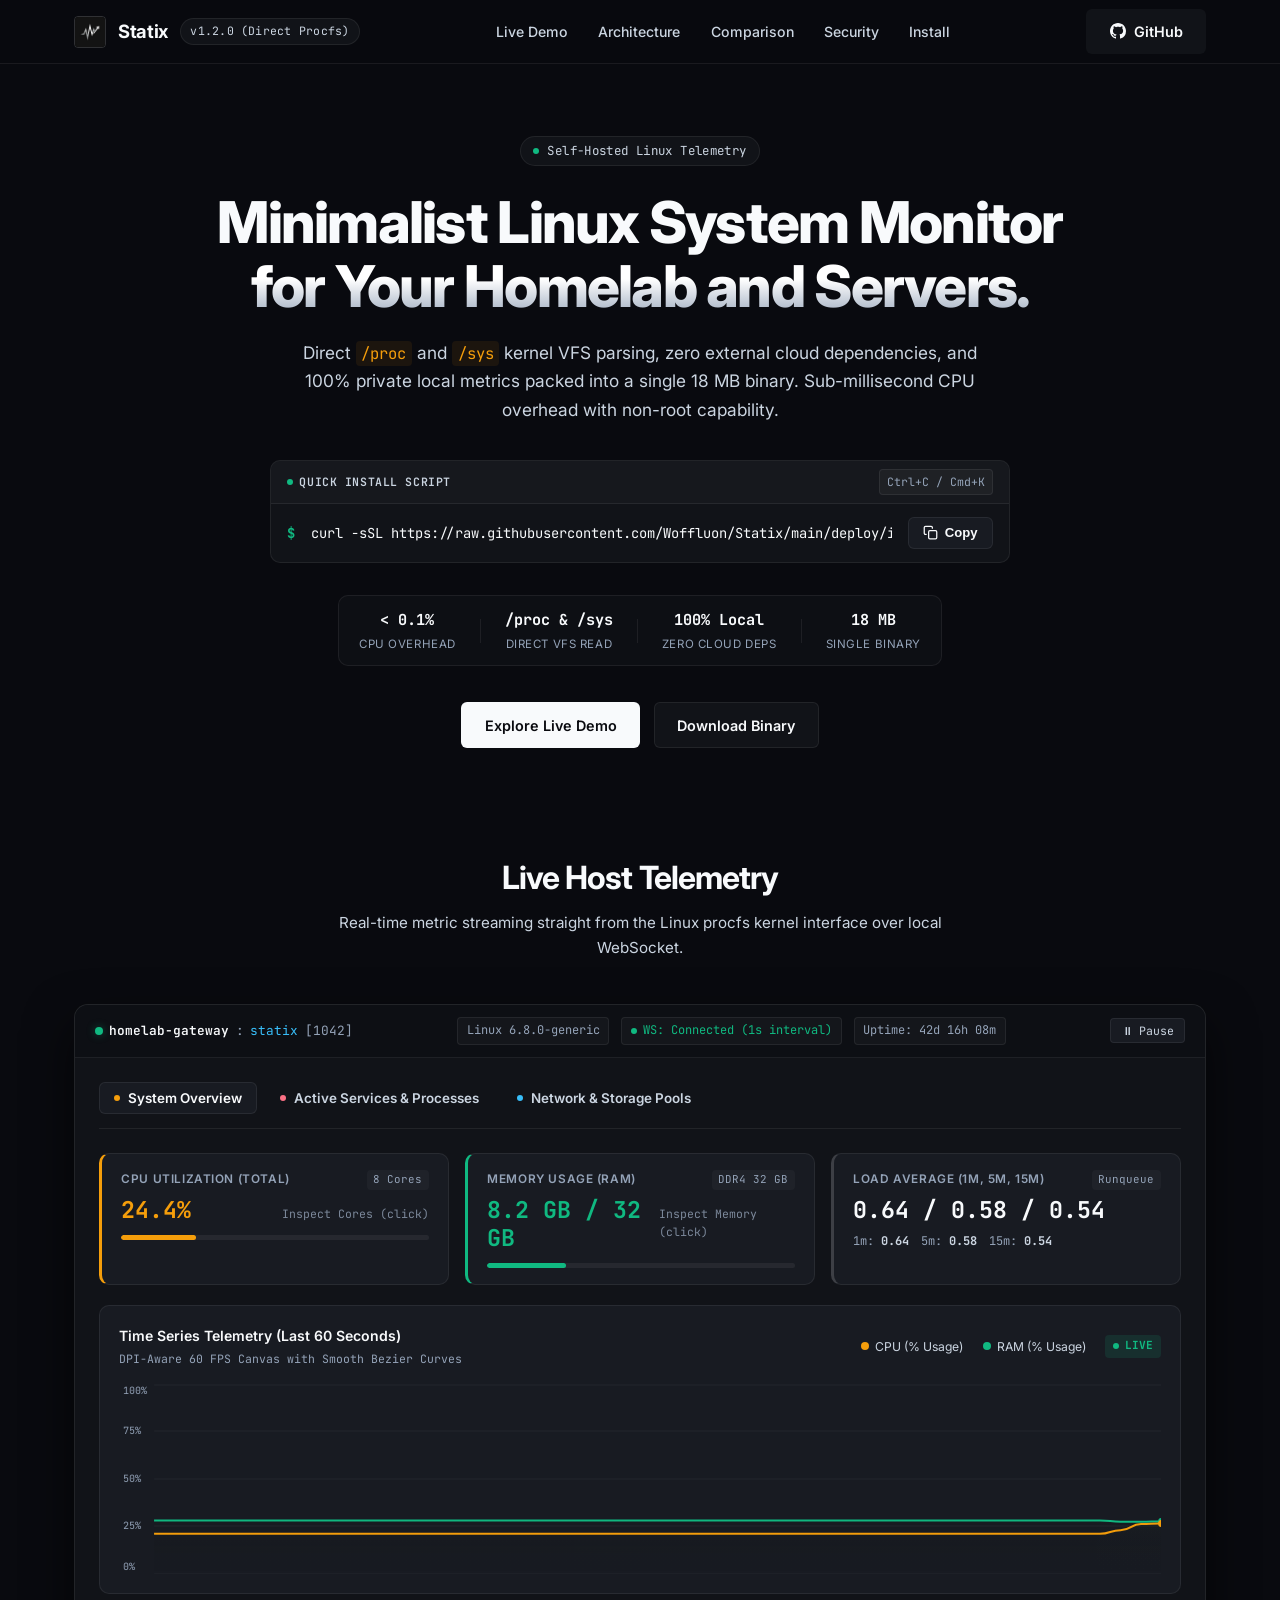
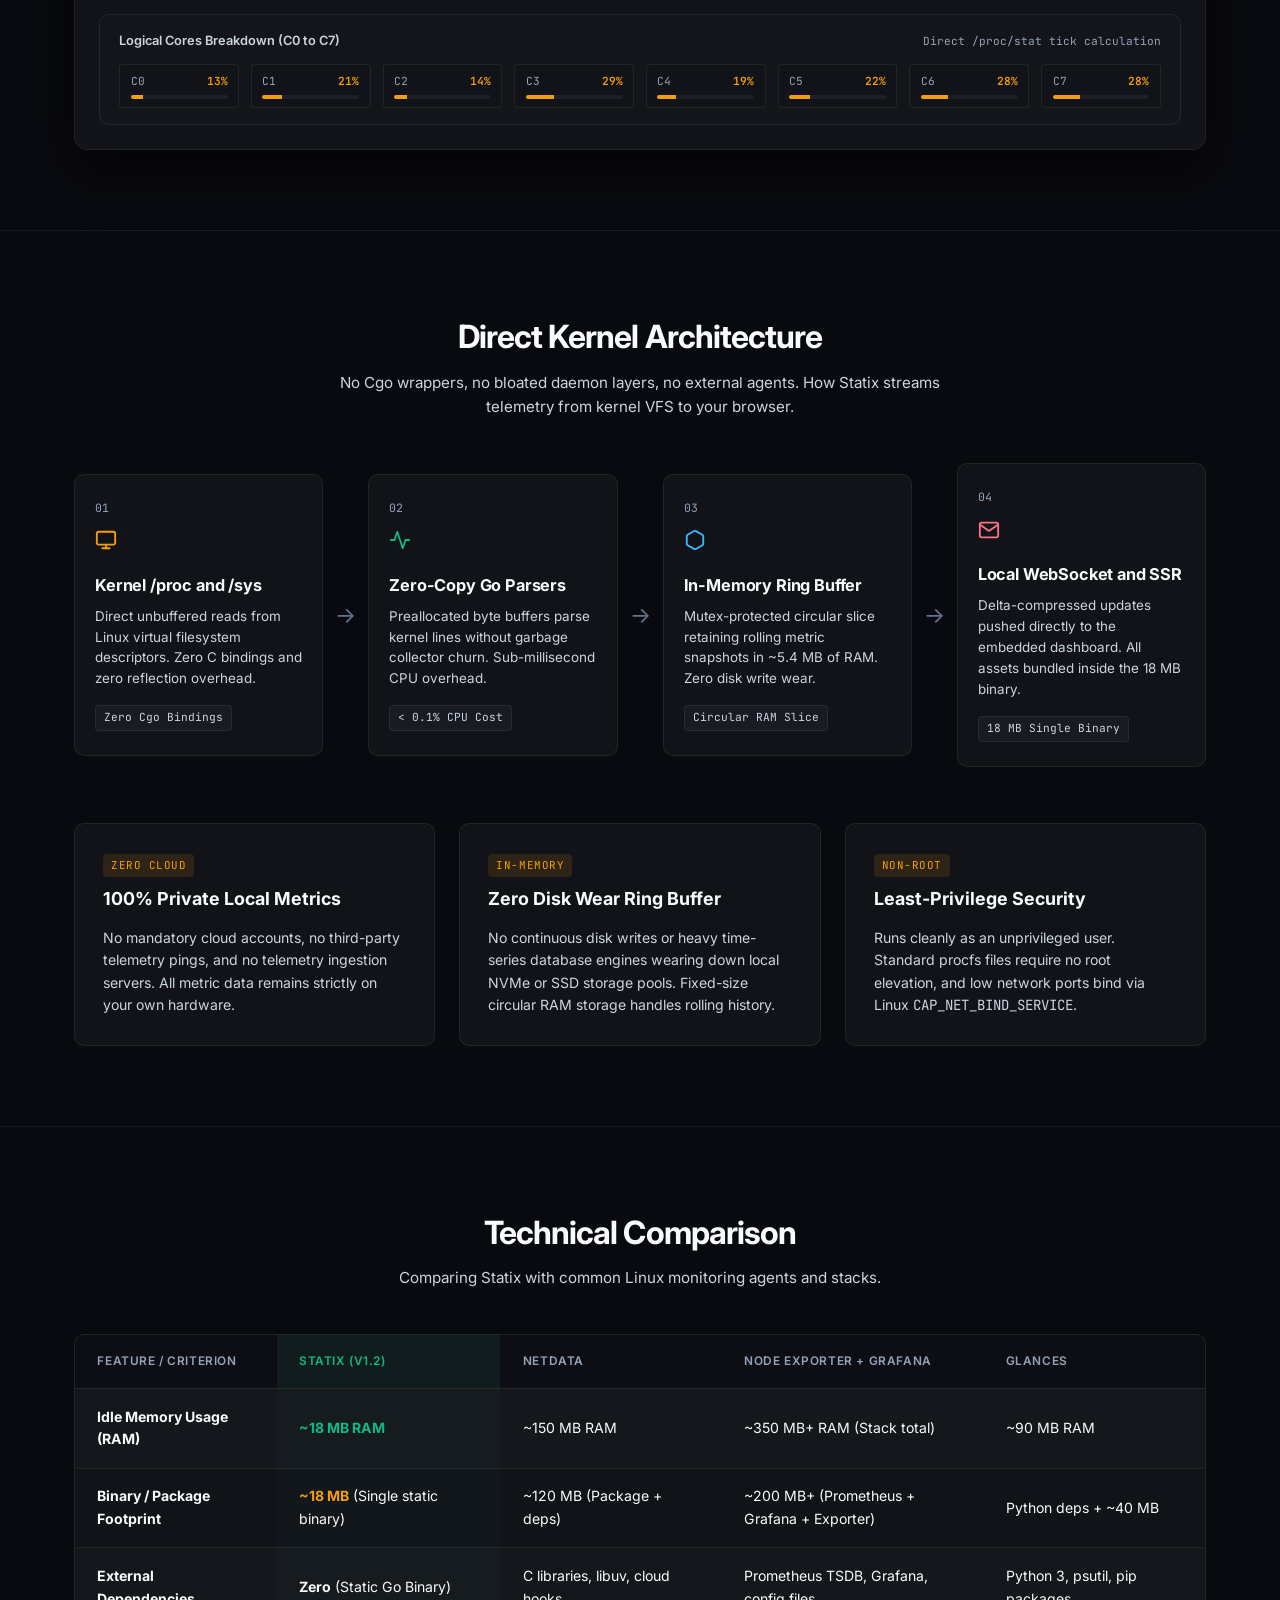
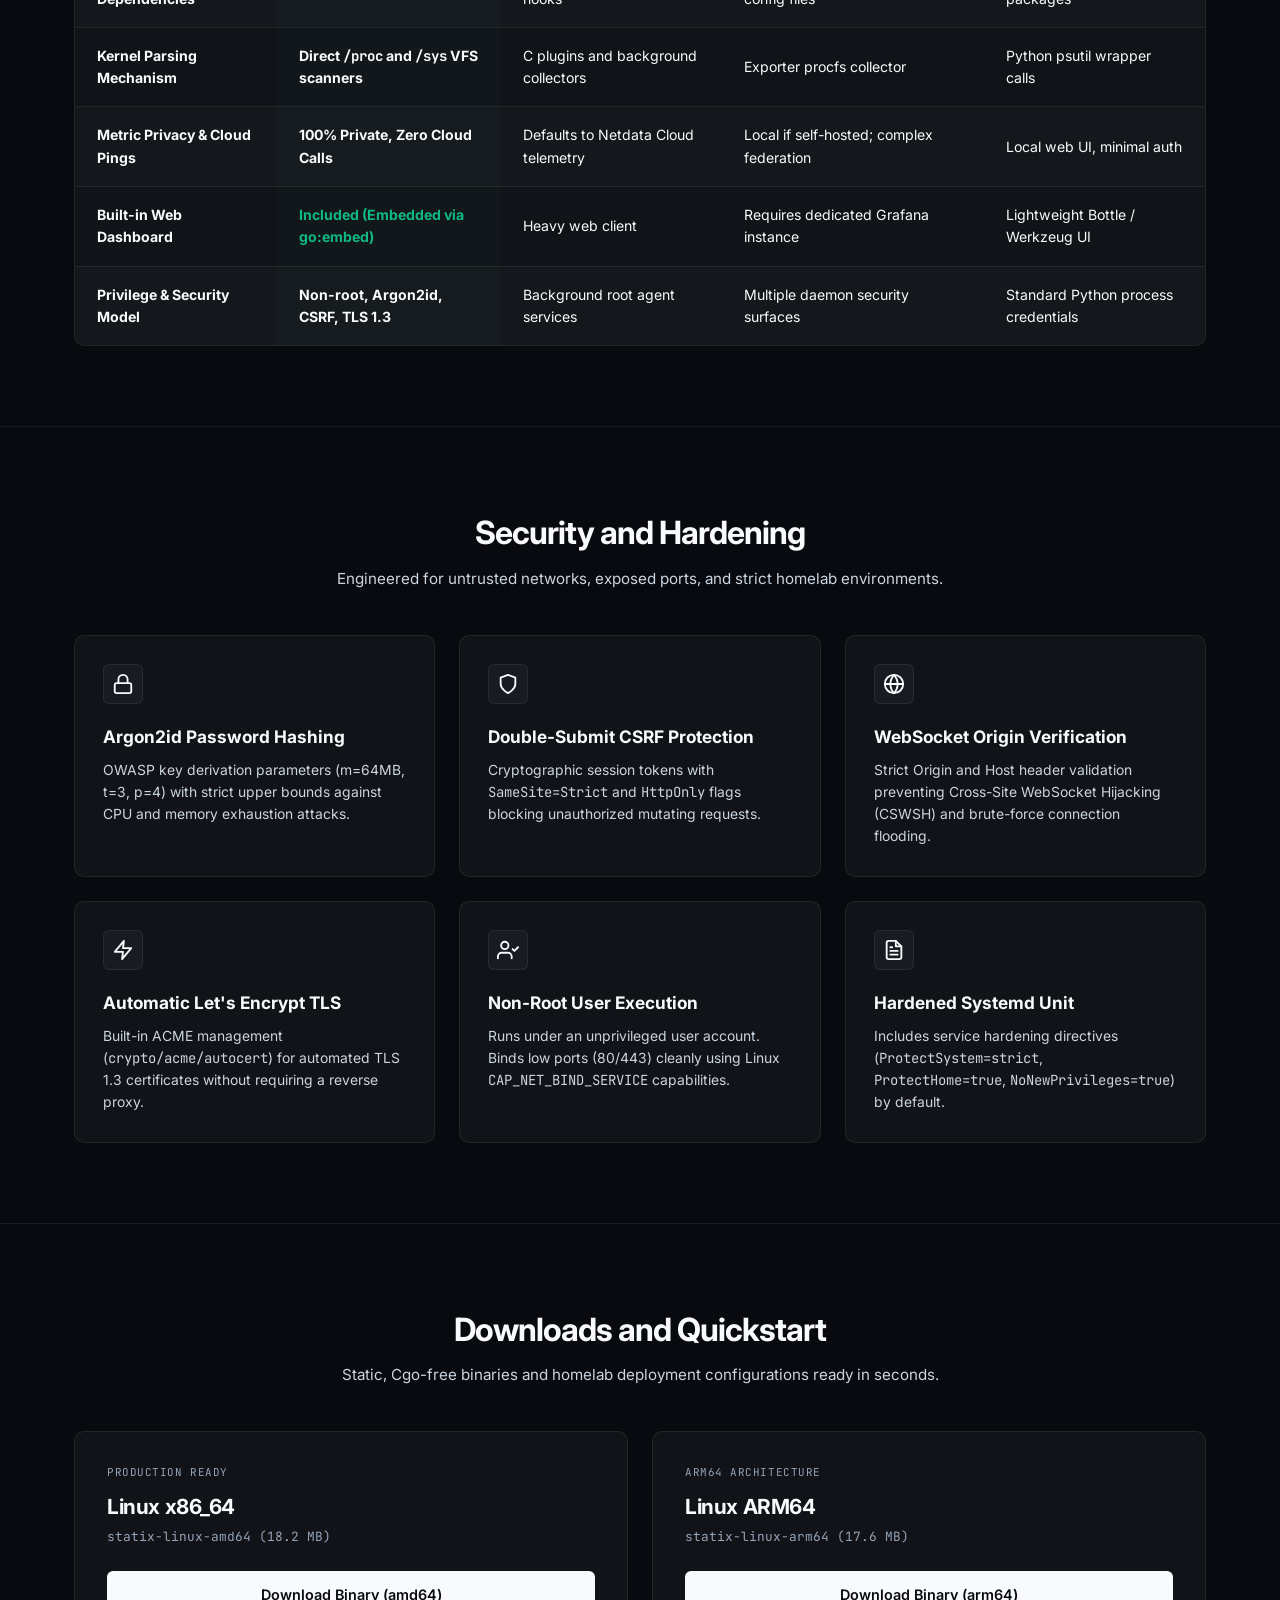
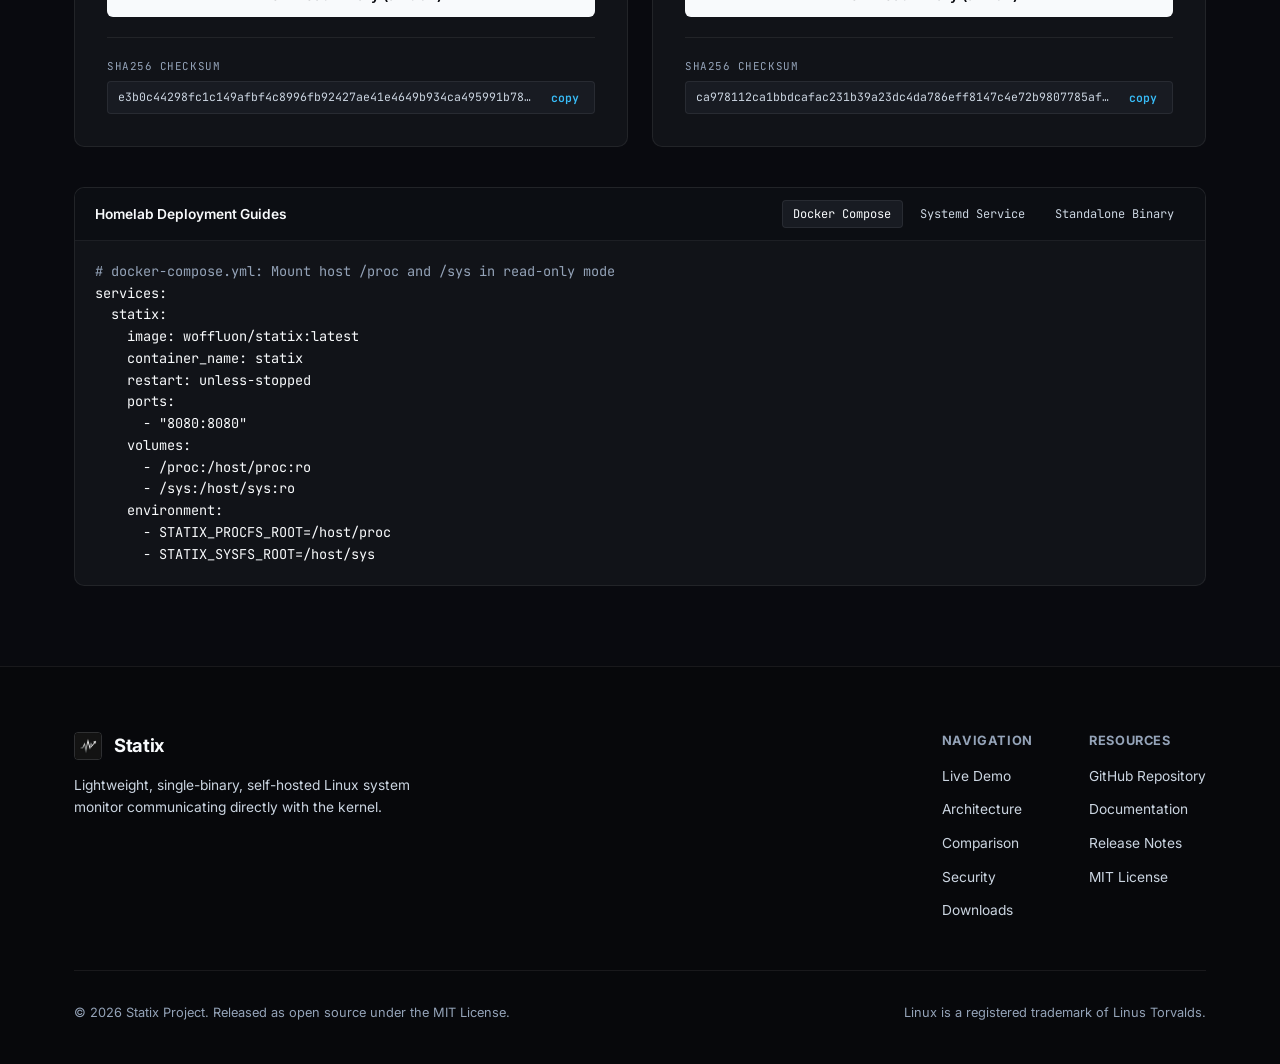
==== commit 4f8ef1db: "feat: implement in-app self-updater, anti-slop homelab website, security fixes, and CI/CD" ====
--- a/website/index.html
+++ b/website/index.html
@@ -3,254 +3,471 @@
 <head>
   <meta charset="UTF-8">
   <meta name="viewport" content="width=device-width, initial-scale=1.0">
-  <title>Statix — Ultra-Fast, Single-Binary Linux System Monitor</title>
-  <meta name="description" content="Statix is a self-hosted, single-binary Linux system resource monitor. Real-time SSR dashboard &amp; WebSocket metrics directly parsed from /proc and /sys.">
+  <title>Statix: Minimalist Linux System Monitor for Your Homelab and Servers</title>
+  <meta name="description" content="Statix is a self-hosted, single-binary Linux system resource monitor. Direct /proc and /sys kernel VFS parsing, zero external cloud dependencies, 18 MB binary, Argon2id security.">
 
   <!-- OpenGraph SEO -->
-  <meta property="og:title" content="Statix — Self-Hosted Linux System Resource Monitor">
-  <meta property="og:description" content="Single binary Linux monitor. Zero agent dependencies. Embedded dashboard with Let's Encrypt TLS and Argon2id security.">
+  <meta property="og:title" content="Statix: Minimalist Linux System Monitor for Your Homelab and Servers">
+  <meta property="og:description" content="Direct /proc and /sys kernel VFS parsing, zero external cloud dependencies, 18 MB single binary, real-time local WebSocket telemetry.">
   <meta property="og:type" content="website">
+  <meta property="og:url" content="https://statix.dev">
 
   <!-- Favicon -->
   <link rel="icon" type="image/png" href="assets/logo.png">
   <link rel="shortcut icon" href="assets/logo.png">
 
+  <!-- Stylesheet -->
   <link rel="stylesheet" href="css/style.css">
   <script defer src="js/main.js"></script>
 </head>
 <body>
-  <div class="ambient-bg"></div>
+  <!-- Accessible Skip Link -->
+  <a href="#demo" class="skip-link">Skip to live telemetry demo</a>
 
   <div class="wrapper">
     <!-- Header / Navigation -->
     <header class="nav-header">
       <div class="nav-container">
-        <a href="#" class="logo">
-          <img src="assets/logo.png" alt="Statix Logo" class="logo-img">
-          Statix
+        <a href="#" class="brand" aria-label="Statix home">
+          <img src="assets/logo.png" alt="Statix Logo" class="brand-logo" width="32" height="32">
+          <span class="brand-name">Statix</span>
+          <span class="brand-badge">v1.2.0 (Direct Procfs)</span>
         </a>
 
-        <ul class="nav-links">
-          <li><a href="#demo" class="nav-link">Live Demo</a></li>
-          <li><a href="#features" class="nav-link">Features</a></li>
-          <li><a href="#architecture" class="nav-link">Architecture</a></li>
-          <li><a href="#downloads" class="nav-link">Downloads</a></li>
-          <li>
-            <a href="https://github.com/Woffluon/Statix" target="_blank" rel="noopener" class="btn btn-secondary">
-              <svg width="16" height="16" viewBox="0 0 24 24" fill="currentColor">
-                <path d="M12 0C5.37 0 0 5.37 0 12c0 5.31 3.435 9.795 8.205 11.385.6.105.825-.255.825-.57 0-.285-.015-1.23-.015-2.235-3.015.555-3.795-.735-4.035-1.41-.135-.345-.72-1.41-1.23-1.695-.42-.225-1.02-.78-.015-.795.945-.015 1.62.87 1.845 1.23 1.08 1.815 2.805 1.305 3.495.99.105-.78.42-1.305.765-1.605-2.67-.3-5.46-1.335-5.46-5.925 0-1.305.465-2.385 1.23-3.225-.12-.3-.54-1.53.12-3.18 0 0 1.005-.315 3.3 1.23.96-.27 1.98-.405 3-.405s2.04.135 3 .405c2.295-1.56 3.3-1.23 3.3-1.23.66 1.65.24 2.88.12 3.18.765.84 1.23 1.905 1.23 3.225 0 4.605-2.805 5.625-5.475 5.925.435.375.81 1.095.81 2.22 0 1.605-.015 2.895-.015 3.3 0 .315.225.69.825.57A12.02 12.02 0 0024 12c0-6.63-5.37-12-12-12z"/>
-              </svg>
-              GitHub
-            </a>
-          </li>
-        </ul>
+        <!-- Desktop Navigation -->
+        <nav class="nav-menu" id="navMenu" aria-label="Primary navigation">
+          <ul class="nav-list">
+            <li><a href="#demo" class="nav-link">Live Demo</a></li>
+            <li><a href="#architecture" class="nav-link">Architecture</a></li>
+            <li><a href="#comparison" class="nav-link">Comparison</a></li>
+            <li><a href="#security" class="nav-link">Security</a></li>
+            <li><a href="#downloads" class="nav-link">Install</a></li>
+          </ul>
+        </nav>
+
+        <div class="nav-actions">
+          <a href="https://github.com/Woffluon/Statix" target="_blank" rel="noopener noreferrer" class="btn btn-github" aria-label="View Statix on GitHub">
+            <svg width="16" height="16" viewBox="0 0 24 24" fill="currentColor" aria-hidden="true">
+              <path d="M12 0C5.37 0 0 5.37 0 12c0 5.31 3.435 9.795 8.205 11.385.6.105.825-.255.825-.57 0-.285-.015-1.23-.015-2.235-3.015.555-3.795-.735-4.035-1.41-.135-.345-.72-1.41-1.23-1.695-.42-.225-1.02-.78-.015-.795.945-.015 1.62.87 1.845 1.23 1.08 1.815 2.805 1.305 3.495.99.105-.78.42-1.305.765-1.605-2.67-.3-5.46-1.335-5.46-5.925 0-1.305.465-2.385 1.23-3.225-.12-.3-.54-1.53.12-3.18 0 0 1.005-.315 3.3 1.23.96-.27 1.98-.405 3-.405s2.04.135 3 .405c2.295-1.56 3.3-1.23 3.3-1.23.66 1.65.24 2.88.12 3.18.765.84 1.23 1.905 1.23 3.225 0 4.605-2.805 5.625-5.475 5.925.435.375.81 1.095.81 2.22 0 1.605-.015 2.895-.015 3.3 0 .315.225.69.825.57A12.02 12.02 0 0024 12c0-6.63-5.37-12-12-12z"/>
+            </svg>
+            <span class="github-label">GitHub</span>
+          </a>
+
+          <!-- Mobile Hamburger Toggle -->
+          <button class="hamburger-btn" id="mobileMenuToggle" aria-expanded="false" aria-controls="mobileNavDrawer" aria-label="Toggle navigation menu">
+            <span class="hamburger-bar"></span>
+            <span class="hamburger-bar"></span>
+            <span class="hamburger-bar"></span>
+          </button>
+        </div>
       </div>
     </header>
+
+    <!-- Mobile Drawer Navigation -->
+    <div class="mobile-nav-backdrop" id="mobileNavBackdrop"></div>
+    <div class="mobile-nav-drawer" id="mobileNavDrawer" aria-hidden="true">
+      <div class="mobile-drawer-header">
+        <span class="brand-name">Statix Menu</span>
+        <button class="drawer-close" id="mobileNavClose" aria-label="Close menu">✕</button>
+      </div>
+      <ul class="mobile-nav-list">
+        <li><a href="#demo" class="mobile-nav-link">Live Demo</a></li>
+        <li><a href="#architecture" class="mobile-nav-link">Architecture</a></li>
+        <li><a href="#comparison" class="mobile-nav-link">Comparison</a></li>
+        <li><a href="#security" class="mobile-nav-link">Security</a></li>
+        <li><a href="#downloads" class="mobile-nav-link">Install</a></li>
+      </ul>
+      <div class="mobile-drawer-footer">
+        <span class="text-mono-sm">Linux Kernel Native (v1.2.0)</span>
+      </div>
+    </div>
 
     <!-- Hero Section -->
     <section class="hero-section">
-      <div class="container">
+      <div class="container hero-container">
+        <div class="hero-pill">
+          <span class="hero-pill-indicator"></span>
+          <span class="hero-pill-text">Self-Hosted Linux Telemetry</span>
+        </div>
+
         <h1 class="hero-title">
-          Real-Time Linux System Monitoring. <span class="text-gradient">Zero Dependencies.</span>
+          Minimalist Linux System Monitor<br>
+          <span class="hero-title-gradient">for Your Homelab and Servers.</span>
         </h1>
 
         <p class="hero-subtitle">
-          Statix parses Linux kernel <code>/proc</code> and <code>/sys</code> interfaces directly. Delivered as a single 18 MB binary with server-side rendered HTML dashboard, Argon2id security, and Docker container support.
+          Direct <code>/proc</code> and <code>/sys</code> kernel VFS parsing, zero external cloud dependencies, and 100% private local metrics packed into a single 18 MB binary. Sub-millisecond CPU overhead with non-root capability.
         </p>
 
         <!-- Quick Install Terminal Widget -->
-        <div class="install-box">
-          <div class="install-cmd">
-            <span class="prompt">$</span> curl -sSL https://raw.githubusercontent.com/Woffluon/Statix/main/deploy/install.sh | sudo bash
-          </div>
-          <button id="copyBtn" class="copy-btn">
-            <svg width="16" height="16" viewBox="0 0 24 24" fill="none" stroke="currentColor" stroke-width="2">
-              <rect x="9" y="9" width="13" height="13" rx="2" ry="2"></rect>
-              <path d="M5 15H4a2 2 0 0 1-2-2V4a2 2 0 0 1 2-2h9a2 2 0 0 1 2 2v1"></path>
-            </svg>
-            Copy
-          </button>
+        <div class="install-box" role="region" aria-label="Terminal installation command">
+          <div class="install-meta-bar">
+            <span class="install-tag">
+              <span class="install-dot"></span>
+              QUICK INSTALL SCRIPT
+            </span>
+            <span class="install-shortcut" title="Press Ctrl+C or Cmd+K to copy">Ctrl+C / Cmd+K</span>
+          </div>
+          <div class="install-command-row">
+            <div class="install-cmd" id="installCmdText">
+              <span class="prompt">$</span> <span class="cmd-text">curl -sSL https://raw.githubusercontent.com/Woffluon/Statix/main/deploy/install.sh | sudo bash</span>
+            </div>
+            <button id="copyBtn" class="copy-btn" aria-label="Copy install command to clipboard">
+              <svg class="copy-icon" width="15" height="15" viewBox="0 0 24 24" fill="none" stroke="currentColor" stroke-width="2" stroke-linecap="round" stroke-linejoin="round">
+                <rect x="9" y="9" width="13" height="13" rx="2" ry="2"></rect>
+                <path d="M5 15H4a2 2 0 0 1-2-2V4a2 2 0 0 1 2-2h9a2 2 0 0 1 2 2v1"></path>
+              </svg>
+              <span class="copy-text">Copy</span>
+            </button>
+          </div>
+        </div>
+
+        <!-- Architecture Feature Badges -->
+        <div class="arch-badges-row">
+          <div class="arch-badge">
+            <span class="arch-badge-val">&lt; 0.1%</span>
+            <span class="arch-badge-lbl">CPU Overhead</span>
+          </div>
+          <div class="arch-badge-divider"></div>
+          <div class="arch-badge">
+            <span class="arch-badge-val">/proc &amp; /sys</span>
+            <span class="arch-badge-lbl">Direct VFS Read</span>
+          </div>
+          <div class="arch-badge-divider"></div>
+          <div class="arch-badge">
+            <span class="arch-badge-val">100% Local</span>
+            <span class="arch-badge-lbl">Zero Cloud Deps</span>
+          </div>
+          <div class="arch-badge-divider"></div>
+          <div class="arch-badge">
+            <span class="arch-badge-val">18 MB</span>
+            <span class="arch-badge-lbl">Single Binary</span>
+          </div>
         </div>
 
         <div class="hero-cta">
-          <a href="#demo" class="btn btn-primary">View Live Demo</a>
+          <a href="#demo" class="btn btn-primary">Explore Live Demo</a>
           <a href="#downloads" class="btn btn-secondary">Download Binary</a>
         </div>
       </div>
     </section>
 
-    <!-- Interactive Live Demo Section -->
+    <!-- Interactive Live Telemetry Simulator (#demo) -->
     <section id="demo" class="demo-section">
       <div class="container">
-        <h2 class="section-title">Interactive Dashboard Preview</h2>
-        <p class="section-desc">Simulated real-time WebSocket metric stream pushed directly from Statix core.</p>
-
+        <div class="section-header-block">
+          <h2 class="section-title">Live Host Telemetry</h2>
+          <p class="section-desc">Real-time metric streaming straight from the Linux procfs kernel interface over local WebSocket.</p>
+        </div>
+
+        <!-- Industrial Developer Chrome Window (No macOS dots) -->
         <div class="demo-window">
-          <div class="window-header">
-            <div class="window-dots">
-              <span class="dot"></span>
-              <span class="dot"></span>
-              <span class="dot"></span>
-            </div>
-            <div class="window-title">https://monitor.example.com/dashboard</div>
-            <div style="width: 40px;"></div>
+          <!-- Industrial Terminal Header -->
+          <div class="terminal-chrome">
+            <div class="terminal-id">
+              <span class="terminal-status-dot" aria-hidden="true"></span>
+              <span class="terminal-host">homelab-gateway</span>
+              <span class="terminal-sep">:</span>
+              <span class="terminal-proc">statix</span>
+              <span class="terminal-pid">[1042]</span>
+            </div>
+            <div class="terminal-meta">
+              <span class="t-tag">Linux 6.8.0-generic</span>
+              <span class="t-tag t-tag-ws">
+                <span class="ws-indicator"></span>
+                WS: Connected (1s interval)
+              </span>
+              <span class="t-tag">Uptime: 42d 16h 08m</span>
+            </div>
+            <div class="terminal-actions">
+              <button class="terminal-ctrl-btn" id="telemetryPauseBtn" aria-label="Pause or resume telemetry stream">
+                <span id="pauseBtnIcon">⏸</span> <span id="pauseBtnText">Pause</span>
+              </button>
+            </div>
           </div>
 
           <div class="demo-content">
-            <div class="demo-tabs">
-              <button class="tab-btn active" data-view="overview">System Overview</button>
-              <button class="tab-btn" data-view="processes">Top Processes</button>
-              <button class="tab-btn" data-view="network">Network &amp; Disks</button>
-            </div>
-
-            <!-- View 1: Overview -->
-            <div id="view-overview" class="demo-view">
-              <div class="grid-3" style="margin-bottom: 1.5rem;">
-
-                <div class="stat-box stat-box--cpu" data-metric="cpu" title="Click for per-core details">
-                  <span class="stat-hint">↗ details</span>
-                  <div class="stat-label">CPU Usage (Total)</div>
-                  <div id="val-cpu" class="stat-value">18.4%</div>
-                  <div class="progress-track">
+            <!-- View Selector Tabs -->
+            <div class="demo-tabs" role="tablist" aria-label="Telemetry View Modes">
+              <button class="tab-btn active" role="tab" aria-selected="true" aria-controls="view-overview" data-view="overview" id="tab-overview">
+                <span class="tab-indicator tab-indicator--overview"></span>
+                System Overview
+              </button>
+              <button class="tab-btn" role="tab" aria-selected="false" aria-controls="view-processes" data-view="processes" id="tab-processes">
+                <span class="tab-indicator tab-indicator--proc"></span>
+                Active Services &amp; Processes
+              </button>
+              <button class="tab-btn" role="tab" aria-selected="false" aria-controls="view-network" data-view="network" id="tab-network">
+                <span class="tab-indicator tab-indicator--net"></span>
+                Network &amp; Storage Pools
+              </button>
+            </div>
+
+            <!-- View 1: System Overview -->
+            <div id="view-overview" class="demo-view" role="tabpanel" aria-labelledby="tab-overview">
+              <div class="telemetry-grid">
+                <!-- CPU Stat Box -->
+                <div class="stat-box stat-box--cpu" data-metric="cpu" tabindex="0" role="button" aria-label="CPU usage details, click for core breakdown">
+                  <div class="stat-box-header">
+                    <span class="stat-label">CPU Utilization (Total)</span>
+                    <span class="stat-tag">8 Cores</span>
+                  </div>
+                  <div class="stat-value-row">
+                    <div id="val-cpu" class="stat-value text-cpu">18.4%</div>
+                    <span class="stat-action-hint">Inspect Cores (click)</span>
+                  </div>
+                  <div class="progress-track" aria-hidden="true">
                     <div id="bar-cpu" class="progress-fill progress-fill--cpu" style="width: 18.4%;"></div>
                   </div>
                 </div>
 
-                <div class="stat-box stat-box--ram" data-metric="ram" title="Click for memory breakdown">
-                  <span class="stat-hint">↗ details</span>
-                  <div class="stat-label">RAM Usage</div>
-                  <div id="val-ram" class="stat-value">6.7 GB / 16 GB</div>
-                  <div class="progress-track">
-                    <div id="bar-ram" class="progress-fill progress-fill--ram" style="width: 42%;"></div>
+                <!-- RAM Stat Box -->
+                <div class="stat-box stat-box--ram" data-metric="ram" tabindex="0" role="button" aria-label="RAM usage details, click for breakdown">
+                  <div class="stat-box-header">
+                    <span class="stat-label">Memory Usage (RAM)</span>
+                    <span class="stat-tag">DDR4 32 GB</span>
+                  </div>
+                  <div class="stat-value-row">
+                    <div id="val-ram" class="stat-value text-ram">8.4 GB / 32 GB</div>
+                    <span class="stat-action-hint">Inspect Memory (click)</span>
+                  </div>
+                  <div class="progress-track" aria-hidden="true">
+                    <div id="bar-ram" class="progress-fill progress-fill--ram" style="width: 26.2%;"></div>
                   </div>
                 </div>
 
+                <!-- Load Average Stat Box -->
                 <div class="stat-box stat-box--load">
-                  <div class="stat-label">Load Average (1 / 5 / 15 min)</div>
-                  <div id="val-load" class="stat-value">0.42 / 0.38 / 0.31</div>
+                  <div class="stat-box-header">
+                    <span class="stat-label">Load Average (1m, 5m, 15m)</span>
+                    <span class="stat-tag">Runqueue</span>
+                  </div>
+                  <div class="stat-value-row">
+                    <div id="val-load" class="stat-value text-mono">0.42 / 0.38 / 0.31</div>
+                  </div>
+                  <div class="load-indicators-row">
+                    <span class="load-sublabel">1m: <strong id="load-1m">0.42</strong></span>
+                    <span class="load-sublabel">5m: <strong id="load-5m">0.38</strong></span>
+                    <span class="load-sublabel">15m: <strong id="load-15m">0.31</strong></span>
+                  </div>
                 </div>
               </div>
 
-              <!-- Real-time Chart Canvas -->
-              <div style="background-color: var(--bg-dark); border: 1px solid var(--border-color); border-radius: var(--radius-sm); padding: 1rem;">
-                <div style="display: flex; justify-content: space-between; align-items: center; margin-bottom: 0.75rem;">
-                  <span style="font-size: 0.85rem; font-weight: 600;">Real-Time CPU &amp; RAM Telemetry</span>
+              <!-- Real-Time Canvas Chart Card -->
+              <div class="chart-card">
+                <div class="chart-card-header">
+                  <div class="chart-title-group">
+                    <span class="chart-title">Time Series Telemetry (Last 60 Seconds)</span>
+                    <span class="chart-sub">DPI-Aware 60 FPS Canvas with Smooth Bezier Curves</span>
+                  </div>
                   <div class="chart-legend">
-                    <span><span class="legend-dot legend-dot--cpu"></span>CPU</span>
-                    <span><span class="legend-dot legend-dot--ram"></span>RAM</span>
-                    <span class="ws-badge">● LIVE</span>
+                    <span class="legend-item"><span class="legend-dot legend-dot--cpu"></span>CPU (% Usage)</span>
+                    <span class="legend-item"><span class="legend-dot legend-dot--ram"></span>RAM (% Usage)</span>
+                    <span class="ws-live-badge"><span class="ws-dot"></span>LIVE</span>
                   </div>
                 </div>
-                <canvas id="demoCanvas"></canvas>
-              </div>
-            </div>
-
-            <!-- View 2: Top Processes -->
-            <div id="view-processes" class="demo-view" style="display: none;">
-              <table class="demo-table">
-                <thead>
-                  <tr>
-                    <th>PID</th>
-                    <th>NAME</th>
-                    <th>STATE</th>
-                    <th>CPU %</th>
-                    <th>RSS (RAM)</th>
-                  </tr>
-                </thead>
-                <tbody>
-                  <tr class="clickable" data-metric="proc" data-pid="1242" data-name="statix">
-                    <td>1242</td>
-                    <td class="proc-name">statix</td>
-                    <td>S</td>
-                    <td>0.2%</td>
-                    <td>18.4 MB</td>
-                  </tr>
-                  <tr class="clickable" data-metric="proc" data-pid="841" data-name="nginx">
-                    <td>841</td>
-                    <td class="proc-name">nginx</td>
-                    <td>S</td>
-                    <td>4.1%</td>
-                    <td>64.2 MB</td>
-                  </tr>
-                  <tr class="clickable" data-metric="proc" data-pid="1094" data-name="postgres">
-                    <td>1094</td>
-                    <td class="proc-name">postgres</td>
-                    <td>S</td>
-                    <td>2.8%</td>
-                    <td>210.8 MB</td>
-                  </tr>
-                  <tr class="clickable" data-metric="proc" data-pid="3102" data-name="redis-server">
-                    <td>3102</td>
-                    <td class="proc-name">redis-server</td>
-                    <td>S</td>
-                    <td>0.8%</td>
-                    <td>42.1 MB</td>
-                  </tr>
-                </tbody>
-              </table>
-            </div>
-
-            <!-- View 3: Network & Disks -->
-            <div id="view-network" class="demo-view" style="display: none;">
-              <div class="grid-2">
-                <div>
-                  <h4 style="font-size: 0.85rem; margin-bottom: 0.75rem; color: var(--text-secondary); text-transform: uppercase; letter-spacing: 0.04em;">Network Throughput</h4>
-                  <div class="net-row" data-metric="net">
-                    <span class="net-iface">lo</span>
-                    <div class="net-stat">
-                      <span class="net-stat-label">RX</span>
-                      <span class="net-stat-value">0 B/s</span>
-                    </div>
-                    <div class="net-stat">
-                      <span class="net-stat-label">TX</span>
-                      <span class="net-stat-value">0 B/s</span>
-                    </div>
-                  </div>
-                  <div class="net-row" data-metric="net">
-                    <span class="net-iface">eth0</span>
-                    <div class="net-stat">
-                      <span class="net-stat-label">RX</span>
-                      <span id="val-rx" class="net-stat-value">12.4 MB/s</span>
-                    </div>
-                    <div class="net-stat">
-                      <span class="net-stat-label">TX</span>
-                      <span id="val-tx" class="net-stat-value">2.1 MB/s</span>
-                    </div>
-                  </div>
-                </div>
-
-                <div>
-                  <h4 style="font-size: 0.85rem; margin-bottom: 0.75rem; color: var(--text-secondary); text-transform: uppercase; letter-spacing: 0.04em;">Disk Storage &amp; I/O</h4>
-                  <div style="background-color: var(--bg-dark); border: 1px solid var(--border-color); border-radius: var(--radius-sm); padding: 1rem; cursor: pointer;" data-metric="disk">
-                    <div class="disk-info">
-                      <table class="demo-table">
-                        <thead>
-                          <tr>
-                            <th>Device</th>
-                            <th>Used %</th>
-                            <th>Read</th>
-                            <th>Write</th>
-                          </tr>
-                        </thead>
-                        <tbody>
-                          <tr>
-                            <td>/dev/sda1</td>
-                            <td>38.2%</td>
-                            <td id="val-diskr">1.0 KB/s</td>
-                            <td id="val-diskw">512 B/s</td>
-                          </tr>
-                          <tr>
-                            <td>/dev/sdb1</td>
-                            <td>12.5%</td>
-                            <td>0 B/s</td>
-                            <td>0 B/s</td>
-                          </tr>
-                        </tbody>
-                      </table>
-                    </div>
-                  </div>
+                <div class="canvas-wrapper">
+                  <canvas id="demoCanvas" height="190" aria-label="Real-time CPU and RAM utilization line chart"></canvas>
                 </div>
               </div>
+
+              <!-- Quick Core Distribution Grid -->
+              <div class="cores-preview-card">
+                <div class="cores-preview-header">
+                  <span class="cores-title">Logical Cores Breakdown (C0 to C7)</span>
+                  <span class="cores-sub">Direct /proc/stat tick calculation</span>
+                </div>
+                <div class="cores-bars-grid" id="coreBarsMiniGrid">
+                  <!-- Injected via JavaScript -->
+                </div>
+              </div>
+            </div>
+
+            <!-- View 2: Top Processes -->
+            <div id="view-processes" class="demo-view" style="display: none;" role="tabpanel" aria-labelledby="tab-processes">
+              <div class="table-container">
+                <table class="demo-table">
+                  <thead>
+                    <tr>
+                      <th scope="col">PID</th>
+                      <th scope="col">USER</th>
+                      <th scope="col">SERVICE NAME</th>
+                      <th scope="col">STATE</th>
+                      <th scope="col">CPU %</th>
+                      <th scope="col">RSS (RAM)</th>
+                      <th scope="col">ACTION</th>
+                    </tr>
+                  </thead>
+                  <tbody id="processTableBody">
+                    <tr class="clickable-proc-row" data-pid="1042" data-name="statix" data-user="statix" data-cpu="0.1" data-rss="18.2 MB">
+                      <td class="td-pid">1042</td>
+                      <td class="td-user">statix</td>
+                      <td class="proc-name"><span class="proc-tag-active">●</span> statix (daemon)</td>
+                      <td><span class="state-badge state-s">S (Sleep)</span></td>
+                      <td class="td-cpu text-cpu">0.1%</td>
+                      <td class="td-ram text-ram">18.2 MB</td>
+                      <td><span class="row-inspect-btn">Inspect</span></td>
+                    </tr>
+                    <tr class="clickable-proc-row" data-pid="621" data-name="caddy" data-user="caddy" data-cpu="0.4" data-rss="32.4 MB">
+                      <td class="td-pid">621</td>
+                      <td class="td-user">caddy</td>
+                      <td class="proc-name"><span class="proc-tag-active">●</span> caddy: reverse proxy</td>
+                      <td><span class="state-badge state-s">S (Sleep)</span></td>
+                      <td class="td-cpu text-cpu">0.4%</td>
+                      <td class="td-ram text-ram">32.4 MB</td>
+                      <td><span class="row-inspect-btn">Inspect</span></td>
+                    </tr>
+                    <tr class="clickable-proc-row" data-pid="789" data-name="tailscaled" data-user="tailscale" data-cpu="0.3" data-rss="28.6 MB">
+                      <td class="td-pid">789</td>
+                      <td class="td-user">tailscale</td>
+                      <td class="proc-name"><span class="proc-tag-active">●</span> tailscaled (mesh vpn)</td>
+                      <td><span class="state-badge state-s">S (Sleep)</span></td>
+                      <td class="td-cpu text-cpu">0.3%</td>
+                      <td class="td-ram text-ram">28.6 MB</td>
+                      <td><span class="row-inspect-btn">Inspect</span></td>
+                    </tr>
+                    <tr class="clickable-proc-row" data-pid="892" data-name="docker" data-user="root" data-cpu="1.2" data-rss="84.5 MB">
+                      <td class="td-pid">892</td>
+                      <td class="td-user">root</td>
+                      <td class="proc-name"><span class="proc-tag-active">●</span> dockerd (container runtime)</td>
+                      <td><span class="state-badge state-s">S (Sleep)</span></td>
+                      <td class="td-cpu text-cpu">1.2%</td>
+                      <td class="td-ram text-ram">84.5 MB</td>
+                      <td><span class="row-inspect-btn">Inspect</span></td>
+                    </tr>
+                    <tr class="clickable-proc-row" data-pid="1105" data-name="pihole-FTL" data-user="pihole" data-cpu="0.5" data-rss="24.1 MB">
+                      <td class="td-pid">1105</td>
+                      <td class="td-user">pihole</td>
+                      <td class="proc-name"><span class="proc-tag-active">●</span> pihole-FTL (dns resolver)</td>
+                      <td><span class="state-badge state-s">S (Sleep)</span></td>
+                      <td class="td-cpu text-cpu">0.5%</td>
+                      <td class="td-ram text-ram">24.1 MB</td>
+                      <td><span class="row-inspect-btn">Inspect</span></td>
+                    </tr>
+                    <tr class="clickable-proc-row" data-pid="1450" data-name="jellyfin" data-user="jellyfin" data-cpu="3.8" data-rss="342.0 MB">
+                      <td class="td-pid">1450</td>
+                      <td class="td-user">jellyfin</td>
+                      <td class="proc-name"><span class="proc-tag-active">●</span> jellyfin: media server</td>
+                      <td><span class="state-badge state-s">S (Sleep)</span></td>
+                      <td class="td-cpu text-cpu">3.8%</td>
+                      <td class="td-ram text-ram">342.0 MB</td>
+                      <td><span class="row-inspect-btn">Inspect</span></td>
+                    </tr>
+                    <tr class="clickable-proc-row" data-pid="1680" data-name="postgres" data-user="postgres" data-cpu="1.8" data-rss="186.4 MB">
+                      <td class="td-pid">1680</td>
+                      <td class="td-user">postgres</td>
+                      <td class="proc-name"><span class="proc-tag-active">●</span> postgres: 16-main writer</td>
+                      <td><span class="state-badge state-s">S (Sleep)</span></td>
+                      <td class="td-cpu text-cpu">1.8%</td>
+                      <td class="td-ram text-ram">186.4 MB</td>
+                      <td><span class="row-inspect-btn">Inspect</span></td>
+                    </tr>
+                    <tr class="clickable-proc-row" data-pid="2041" data-name="vaultwarden" data-user="vaultwarden" data-cpu="0.2" data-rss="46.8 MB">
+                      <td class="td-pid">2041</td>
+                      <td class="td-user">vaultwarden</td>
+                      <td class="proc-name"><span class="proc-tag-active">●</span> vaultwarden: bitwarden rs</td>
+                      <td><span class="state-badge state-s">S (Sleep)</span></td>
+                      <td class="td-cpu text-cpu">0.2%</td>
+                      <td class="td-ram text-ram">46.8 MB</td>
+                      <td><span class="row-inspect-btn">Inspect</span></td>
+                    </tr>
+                  </tbody>
+                </table>
+              </div>
+              <p class="table-helper-text">Tip: Select any service to inspect memory allocations (VmRSS, VmSize), thread counts, and open file descriptors.</p>
+            </div>
+
+            <!-- View 3: Network & Storage Pools -->
+            <div id="view-network" class="demo-view" style="display: none;" role="tabpanel" aria-labelledby="tab-network">
+              <div class="grid-2">
+                <!-- Network Interfaces Card -->
+                <div class="io-panel">
+                  <div class="io-panel-header">
+                    <span class="io-title">Network Interfaces Throughput</span>
+                    <span class="io-tag">/proc/net/dev</span>
+                  </div>
+                  <div class="net-interface-list">
+                    <div class="net-row" data-metric="net">
+                      <div class="net-head">
+                        <span class="net-iface-name">lo</span>
+                        <span class="net-status-badge">Loopback</span>
+                      </div>
+                      <div class="net-stats-pair">
+                        <div class="net-substat"><span class="net-dir">RX</span> <span class="net-val">120 KB/s</span></div>
+                        <div class="net-substat"><span class="net-dir">TX</span> <span class="net-val">120 KB/s</span></div>
+                      </div>
+                    </div>
+                    <div class="net-row" data-metric="net">
+                      <div class="net-head">
+                        <span class="net-iface-name">eth0</span>
+                        <span class="net-status-badge net-status-badge--active">2.5 GbE Primary LAN</span>
+                      </div>
+                      <div class="net-stats-pair">
+                        <div class="net-substat"><span class="net-dir text-net">RX</span> <span id="val-rx" class="net-val text-net">14.2 MB/s</span></div>
+                        <div class="net-substat"><span class="net-dir text-disk">TX</span> <span id="val-tx" class="net-val text-disk">2.6 MB/s</span></div>
+                      </div>
+                    </div>
+                    <div class="net-row" data-metric="net">
+                      <div class="net-head">
+                        <span class="net-iface-name">tailscale0</span>
+                        <span class="net-status-badge">Tailscale Mesh VPN</span>
+                      </div>
+                      <div class="net-stats-pair">
+                        <div class="net-substat"><span class="net-dir">RX</span> <span class="net-val">680 KB/s</span></div>
+                        <div class="net-substat"><span class="net-dir">TX</span> <span class="net-val">1.4 MB/s</span></div>
+                      </div>
+                    </div>
+                  </div>
+                </div>
+
+                <!-- Disk Storage & IOPS Card -->
+                <div class="io-panel">
+                  <div class="io-panel-header">
+                    <span class="io-title">Storage Pools and I/O</span>
+                    <span class="io-tag">/proc/diskstats</span>
+                  </div>
+                  <div class="disk-table-wrap">
+                    <table class="demo-table">
+                      <thead>
+                        <tr>
+                          <th scope="col">Device</th>
+                          <th scope="col">Mount Point</th>
+                          <th scope="col">Pool Type</th>
+                          <th scope="col">Usage</th>
+                          <th scope="col">Read</th>
+                          <th scope="col">Write</th>
+                        </tr>
+                      </thead>
+                      <tbody>
+                        <tr>
+                          <td class="text-mono">/dev/nvme0n1p2</td>
+                          <td class="text-dim">/</td>
+                          <td><span class="text-mono">PCIe Gen4 NVMe</span></td>
+                          <td><span class="disk-usage-pill text-cpu">34.8%</span></td>
+                          <td id="val-diskr" class="text-net">2.4 MB/s</td>
+                          <td id="val-diskw" class="text-disk">480 KB/s</td>
+                        </tr>
+                        <tr>
+                          <td class="text-mono">/dev/sda1</td>
+                          <td class="text-dim">/mnt/data</td>
+                          <td><span class="text-mono">SATA SSD (Docker)</span></td>
+                          <td><span class="disk-usage-pill text-ram">48.2%</span></td>
+                          <td>120 KB/s</td>
+                          <td>1.2 MB/s</td>
+                        </tr>
+                        <tr>
+                          <td class="text-mono">/dev/sdb1</td>
+                          <td class="text-dim">/mnt/tank</td>
+                          <td><span class="text-mono">SATA HDD (ZFS Pool)</span></td>
+                          <td><span class="disk-usage-pill text-ram">68.5%</span></td>
+                          <td>0 B/s</td>
+                          <td>0 B/s</td>
+                        </tr>
+                      </tbody>
+                    </table>
+                  </div>
+                </div>
+              </div>
             </div>
 
           </div>
@@ -258,127 +475,177 @@
       </div>
     </section>
 
-    <!-- Key Features Grid -->
-    <section id="features" class="features-section">
+    <!-- Architecture Section (#architecture) -->
+    <section id="architecture" class="arch-section">
       <div class="container">
-        <h2 class="section-title">Engineered for Extreme Efficiency</h2>
-        <p class="section-desc">Designed to monitor Linux systems without stealing CPU cycles or memory from your workloads.</p>
-
-        <div class="grid-3">
-          <div class="feature-card">
-            <div class="feature-icon">
-              <svg width="24" height="24" viewBox="0 0 24 24" fill="none" stroke="currentColor" stroke-width="2">
+        <div class="section-header-block">
+          <h2 class="section-title">Direct Kernel Architecture</h2>
+          <p class="section-desc">No Cgo wrappers, no bloated daemon layers, no external agents. How Statix streams telemetry from kernel VFS to your browser.</p>
+        </div>
+
+        <!-- Architecture Flow Pipeline -->
+        <div class="arch-pipeline">
+          <div class="pipeline-step">
+            <div class="step-num">01</div>
+            <div class="step-icon">
+              <svg width="22" height="22" viewBox="0 0 24 24" fill="none" stroke="currentColor" stroke-width="2" stroke-linecap="round" stroke-linejoin="round">
                 <rect x="2" y="3" width="20" height="14" rx="2" ry="2"></rect>
                 <line x1="8" y1="21" x2="16" y2="21"></line>
                 <line x1="12" y1="17" x2="12" y2="21"></line>
               </svg>
             </div>
-            <h3 class="feature-title">Direct /proc Parsing</h3>
-            <p class="feature-desc">Zero reflection, zero heavy cross-platform abstraction wrappers. Directly reads Linux kernel interfaces for instantaneous metric accuracy.</p>
-          </div>
-
-          <div class="feature-card">
-            <div class="feature-icon">
-              <svg width="24" height="24" viewBox="0 0 24 24" fill="none" stroke="currentColor" stroke-width="2">
-                <polygon points="12 2 2 7 12 12 22 7 12 2"></polygon>
-                <polyline points="2 17 12 22 22 17"></polyline>
-                <polyline points="2 12 12 17 22 12"></polyline>
-              </svg>
-            </div>
-            <h3 class="feature-title">Single Static Binary</h3>
-            <p class="feature-desc">Compiled with <code>CGO_ENABLED=0</code>. All templates, CSS, and JS libraries are embedded inside the binary via <code>go:embed</code>.</p>
-          </div>
-
-          <div class="feature-card">
-            <div class="feature-icon">
-              <svg width="24" height="24" viewBox="0 0 24 24" fill="none" stroke="currentColor" stroke-width="2">
-                <rect x="3" y="11" width="18" height="11" rx="2" ry="2"></rect>
-                <path d="M7 11V7a5 5 0 0 1 10 0v4"></path>
-              </svg>
-            </div>
-            <h3 class="feature-title">Hardened Security</h3>
-            <p class="feature-desc">Argon2id password hashing (OWASP 2023 specs), HTTP-only SameSite=Strict session cookies, CSRF protection, and sliding-window IP rate limiting.</p>
-          </div>
-
-          <div class="feature-card">
-            <div class="feature-icon">
-              <svg width="24" height="24" viewBox="0 0 24 24" fill="none" stroke="currentColor" stroke-width="2">
+            <h3 class="step-title">Kernel /proc and /sys</h3>
+            <p class="step-desc">Direct unbuffered reads from Linux virtual filesystem descriptors. Zero C bindings and zero reflection overhead.</p>
+            <div class="step-tag">Zero Cgo Bindings</div>
+          </div>
+
+          <div class="pipeline-arrow" aria-hidden="true">→</div>
+
+          <div class="pipeline-step">
+            <div class="step-num">02</div>
+            <div class="step-icon">
+              <svg width="22" height="22" viewBox="0 0 24 24" fill="none" stroke="currentColor" stroke-width="2" stroke-linecap="round" stroke-linejoin="round">
+                <polyline points="22 12 18 12 15 21 9 3 6 12 2 12"></polyline>
+              </svg>
+            </div>
+            <h3 class="step-title">Zero-Copy Go Parsers</h3>
+            <p class="step-desc">Preallocated byte buffers parse kernel lines without garbage collector churn. Sub-millisecond CPU overhead.</p>
+            <div class="step-tag">&lt; 0.1% CPU Cost</div>
+          </div>
+
+          <div class="pipeline-arrow" aria-hidden="true">→</div>
+
+          <div class="pipeline-step">
+            <div class="step-num">03</div>
+            <div class="step-icon">
+              <svg width="22" height="22" viewBox="0 0 24 24" fill="none" stroke="currentColor" stroke-width="2" stroke-linecap="round" stroke-linejoin="round">
                 <path d="M21 16V8a2 2 0 0 0-1-1.73l-7-4a2 2 0 0 0-2 0l-7 4A2 2 0 0 0 3 8v8a2 2 0 0 0 1 1.73l7 4a2 2 0 0 0 2 0l7-4A2 2 0 0 0 21 16z"></path>
               </svg>
             </div>
-            <h3 class="feature-title">Native Docker Support</h3>
-            <p class="feature-desc">Includes multi-stage Dockerfile and Docker Compose setup for instant deployment in containerized environments.</p>
-          </div>
-
-          <div class="feature-card">
-            <div class="feature-icon">
-              <svg width="24" height="24" viewBox="0 0 24 24" fill="none" stroke="currentColor" stroke-width="2">
-                <polyline points="22 12 18 12 15 21 9 3 6 12 2 12"></polyline>
-              </svg>
-            </div>
-            <h3 class="feature-title">In-Memory Ring Buffer</h3>
-            <p class="feature-desc">Fixed-capacity circular slice protected by <code>sync.RWMutex</code> stores 6 hours of metric history (10,800 snapshots) in ~5.4 MB RAM.</p>
-          </div>
-
-          <div class="feature-card">
-            <div class="feature-icon">
-              <svg width="24" height="24" viewBox="0 0 24 24" fill="none" stroke="currentColor" stroke-width="2">
-                <path d="M21 16V8a2 2 0 0 0-1-1.73l-7-4a2 2 0 0 0-2 0l-7 4A2 2 0 0 0 3 8v8a2 2 0 0 0 1 1.73l7 4a2 2 0 0 0 2 0l7-4A2 2 0 0 0 21 16z"></path>
-              </svg>
-            </div>
-            <h3 class="feature-title">Hardened Systemd Service</h3>
-            <p class="feature-desc">Automated installer provisions a system user with <code>CAP_NET_BIND_SERVICE</code>, <code>ProtectSystem=strict</code>, and <code>NoNewPrivileges=true</code>.</p>
+            <h3 class="step-title">In-Memory Ring Buffer</h3>
+            <p class="step-desc">Mutex-protected circular slice retaining rolling metric snapshots in ~5.4 MB of RAM. Zero disk write wear.</p>
+            <div class="step-tag">Circular RAM Slice</div>
+          </div>
+
+          <div class="pipeline-arrow" aria-hidden="true">→</div>
+
+          <div class="pipeline-step">
+            <div class="step-num">04</div>
+            <div class="step-icon">
+              <svg width="22" height="22" viewBox="0 0 24 24" fill="none" stroke="currentColor" stroke-width="2" stroke-linecap="round" stroke-linejoin="round">
+                <path d="M4 4h16c1.1 0 2 .9 2 2v12c0 1.1-.9 2-2 2H4c-1.1 0-2-.9-2-2V6c0-1.1.9-2 2-2z"></path>
+                <polyline points="22,6 12,13 2,6"></polyline>
+              </svg>
+            </div>
+            <h3 class="step-title">Local WebSocket and SSR</h3>
+            <p class="step-desc">Delta-compressed updates pushed directly to the embedded dashboard. All assets bundled inside the 18 MB binary.</p>
+            <div class="step-tag">18 MB Single Binary</div>
+          </div>
+        </div>
+
+        <!-- Technical Pillars -->
+        <div class="grid-3 arch-pillars-grid">
+          <div class="pillar-card">
+            <div class="pillar-header">
+              <span class="pillar-badge">ZERO CLOUD</span>
+              <h4 class="pillar-title">100% Private Local Metrics</h4>
+            </div>
+            <p class="pillar-desc">
+              No mandatory cloud accounts, no third-party telemetry pings, and no telemetry ingestion servers. All metric data remains strictly on your own hardware.
+            </p>
+          </div>
+
+          <div class="pillar-card">
+            <div class="pillar-header">
+              <span class="pillar-badge">IN-MEMORY</span>
+              <h4 class="pillar-title">Zero Disk Wear Ring Buffer</h4>
+            </div>
+            <p class="pillar-desc">
+              No continuous disk writes or heavy time-series database engines wearing down local NVMe or SSD storage pools. Fixed-size circular RAM storage handles rolling history.
+            </p>
+          </div>
+
+          <div class="pillar-card">
+            <div class="pillar-header">
+              <span class="pillar-badge">NON-ROOT</span>
+              <h4 class="pillar-title">Least-Privilege Security</h4>
+            </div>
+            <p class="pillar-desc">
+              Runs cleanly as an unprivileged user. Standard procfs files require no root elevation, and low network ports bind via Linux <code>CAP_NET_BIND_SERVICE</code>.
+            </p>
           </div>
         </div>
       </div>
     </section>
 
-    <!-- Architecture & Comparison Table -->
-    <section id="architecture" class="arch-section">
+    <!-- Comparison Table Section (#comparison) -->
+    <section id="comparison" class="comparison-section">
       <div class="container">
-        <h2 class="section-title">Architectural Benchmark Comparison</h2>
-        <p class="section-desc">Comparing Statix against traditional monitoring solutions on Linux.</p>
+        <div class="section-header-block">
+          <h2 class="section-title">Technical Comparison</h2>
+          <p class="section-desc">Comparing Statix with common Linux monitoring agents and stacks.</p>
+        </div>
 
         <div class="table-wrapper">
           <table class="comparison-table">
             <thead>
               <tr>
-                <th>Metric / Attribute</th>
-                <th>Statix</th>
-                <th>gopsutil-based Exporters</th>
-                <th>Prometheus Node Exporter</th>
+                <th scope="col">Feature / Criterion</th>
+                <th scope="col" class="th-statix">Statix (v1.2)</th>
+                <th scope="col">Netdata</th>
+                <th scope="col">Node Exporter + Grafana</th>
+                <th scope="col">Glances</th>
               </tr>
             </thead>
             <tbody>
               <tr class="highlight-row">
-                <td><strong>Binary Size</strong></td>
-                <td><strong style="color: var(--accent-cpu);">~18 MB</strong> (Single binary)</td>
-                <td>~45 MB+</td>
-                <td>~30 MB</td>
+                <td><strong>Idle Memory Usage (RAM)</strong></td>
+                <td><strong class="text-ram">~18 MB RAM</strong></td>
+                <td>~150 MB RAM</td>
+                <td>~350 MB+ RAM (Stack total)</td>
+                <td>~90 MB RAM</td>
               </tr>
               <tr>
-                <td><strong>Memory Footprint</strong></td>
-                <td><strong style="color: var(--accent-ram);">~18 MB RAM</strong></td>
-                <td>~40 MB RAM</td>
-                <td>~35 MB RAM</td>
+                <td><strong>Binary / Package Footprint</strong></td>
+                <td><strong class="text-cpu">~18 MB</strong> (Single static binary)</td>
+                <td>~120 MB (Package + deps)</td>
+                <td>~200 MB+ (Prometheus + Grafana + Exporter)</td>
+                <td>Python deps + ~40 MB</td>
               </tr>
               <tr class="highlight-row">
-                <td><strong>External Metric Agent Required</strong></td>
-                <td><strong style="color: var(--text-primary);">No</strong> (Built-in Web &amp; Storage)</td>
-                <td>Yes</td>
-                <td>Yes (Requires Prometheus Server)</td>
+                <td><strong>External Dependencies</strong></td>
+                <td><strong class="text-primary">Zero</strong> (Static Go Binary)</td>
+                <td>C libraries, libuv, cloud hooks</td>
+                <td>Prometheus TSDB, Grafana, config files</td>
+                <td>Python 3, psutil, pip packages</td>
               </tr>
               <tr>
-                <td><strong>Docker &amp; Compose Support</strong></td>
-                <td><strong style="color: var(--text-primary);">Built-in (Dockerfile)</strong></td>
-                <td>Varies</td>
-                <td>Yes</td>
+                <td><strong>Kernel Parsing Mechanism</strong></td>
+                <td><strong class="text-primary">Direct <code>/proc</code> and <code>/sys</code> VFS scanners</strong></td>
+                <td>C plugins and background collectors</td>
+                <td>Exporter procfs collector</td>
+                <td>Python psutil wrapper calls</td>
               </tr>
               <tr class="highlight-row">
-                <td><strong>Kernel Reading Method</strong></td>
-                <td><strong style="color: var(--text-primary);">Direct <code>/proc</code> Parsing</strong></td>
-                <td>Reflection / Cgo Wrappers</td>
-                <td>Direct <code>/proc</code></td>
+                <td><strong>Metric Privacy &amp; Cloud Pings</strong></td>
+                <td><strong class="text-primary">100% Private, Zero Cloud Calls</strong></td>
+                <td>Defaults to Netdata Cloud telemetry</td>
+                <td>Local if self-hosted; complex federation</td>
+                <td>Local web UI, minimal auth</td>
+              </tr>
+              <tr>
+                <td><strong>Built-in Web Dashboard</strong></td>
+                <td><strong class="text-ram">Included (Embedded via go:embed)</strong></td>
+                <td>Heavy web client</td>
+                <td>Requires dedicated Grafana instance</td>
+                <td>Lightweight Bottle / Werkzeug UI</td>
+              </tr>
+              <tr class="highlight-row">
+                <td><strong>Privilege &amp; Security Model</strong></td>
+                <td><strong class="text-primary">Non-root, Argon2id, CSRF, TLS 1.3</strong></td>
+                <td>Background root agent services</td>
+                <td>Multiple daemon security surfaces</td>
+                <td>Standard Python process credentials</td>
               </tr>
             </tbody>
           </table>
@@ -386,60 +653,246 @@
       </div>
     </section>
 
-    <!-- Download Section -->
+    <!-- Security & Hardening Section (#security) -->
+    <section id="security" class="security-section">
+      <div class="container">
+        <div class="section-header-block">
+          <h2 class="section-title">Security and Hardening</h2>
+          <p class="section-desc">Engineered for untrusted networks, exposed ports, and strict homelab environments.</p>
+        </div>
+
+        <div class="grid-3 security-cards-grid">
+          <div class="security-card">
+            <div class="sec-icon">
+              <svg width="22" height="22" viewBox="0 0 24 24" fill="none" stroke="currentColor" stroke-width="2" stroke-linecap="round" stroke-linejoin="round">
+                <rect x="3" y="11" width="18" height="11" rx="2" ry="2"></rect>
+                <path d="M7 11V7a5 5 0 0 1 10 0v4"></path>
+              </svg>
+            </div>
+            <h3 class="sec-title">Argon2id Password Hashing</h3>
+            <p class="sec-desc">OWASP key derivation parameters (m=64MB, t=3, p=4) with strict upper bounds against CPU and memory exhaustion attacks.</p>
+          </div>
+
+          <div class="security-card">
+            <div class="sec-icon">
+              <svg width="22" height="22" viewBox="0 0 24 24" fill="none" stroke="currentColor" stroke-width="2" stroke-linecap="round" stroke-linejoin="round">
+                <path d="M12 22s8-4 8-10V5l-8-3-8 3v7c0 6 8 10 8 10z"></path>
+              </svg>
+            </div>
+            <h3 class="sec-title">Double-Submit CSRF Protection</h3>
+            <p class="sec-desc">Cryptographic session tokens with <code>SameSite=Strict</code> and <code>HttpOnly</code> flags blocking unauthorized mutating requests.</p>
+          </div>
+
+          <div class="security-card">
+            <div class="sec-icon">
+              <svg width="22" height="22" viewBox="0 0 24 24" fill="none" stroke="currentColor" stroke-width="2" stroke-linecap="round" stroke-linejoin="round">
+                <circle cx="12" cy="12" r="10"></circle>
+                <line x1="2" y1="12" x2="22" y2="12"></line>
+                <path d="M12 2a15.3 15.3 0 0 1 4 10 15.3 15.3 0 0 1-4 10 15.3 15.3 0 0 1-4-10 15.3 15.3 0 0 1 4-10z"></path>
+              </svg>
+            </div>
+            <h3 class="sec-title">WebSocket Origin Verification</h3>
+            <p class="sec-desc">Strict Origin and Host header validation preventing Cross-Site WebSocket Hijacking (CSWSH) and brute-force connection flooding.</p>
+          </div>
+
+          <div class="security-card">
+            <div class="sec-icon">
+              <svg width="22" height="22" viewBox="0 0 24 24" fill="none" stroke="currentColor" stroke-width="2" stroke-linecap="round" stroke-linejoin="round">
+                <polygon points="13 2 3 14 12 14 11 22 21 10 12 10 13 2"></polygon>
+              </svg>
+            </div>
+            <h3 class="sec-title">Automatic Let's Encrypt TLS</h3>
+            <p class="sec-desc">Built-in ACME management (<code>crypto/acme/autocert</code>) for automated TLS 1.3 certificates without requiring a reverse proxy.</p>
+          </div>
+
+          <div class="security-card">
+            <div class="sec-icon">
+              <svg width="22" height="22" viewBox="0 0 24 24" fill="none" stroke="currentColor" stroke-width="2" stroke-linecap="round" stroke-linejoin="round">
+                <path d="M16 21v-2a4 4 0 0 0-4-4H5a4 4 0 0 0-4 4v2"></path>
+                <circle cx="8.5" cy="7" r="4"></circle>
+                <polyline points="17 11 19 13 23 9"></polyline>
+              </svg>
+            </div>
+            <h3 class="sec-title">Non-Root User Execution</h3>
+            <p class="sec-desc">Runs under an unprivileged user account. Binds low ports (80/443) cleanly using Linux <code>CAP_NET_BIND_SERVICE</code> capabilities.</p>
+          </div>
+
+          <div class="security-card">
+            <div class="sec-icon">
+              <svg width="22" height="22" viewBox="0 0 24 24" fill="none" stroke="currentColor" stroke-width="2" stroke-linecap="round" stroke-linejoin="round">
+                <path d="M14 2H6a2 2 0 0 0-2 2v16a2 2 0 0 0 2 2h12a2 2 0 0 0 2-2V8z"></path>
+                <polyline points="14 2 14 8 20 8"></polyline>
+                <line x1="16" y1="13" x2="8" y2="13"></line>
+                <line x1="16" y1="17" x2="8" y2="17"></line>
+                <polyline points="10 9 9 9 8 9"></polyline>
+              </svg>
+            </div>
+            <h3 class="sec-title">Hardened Systemd Unit</h3>
+            <p class="sec-desc">Includes service hardening directives (<code>ProtectSystem=strict</code>, <code>ProtectHome=true</code>, <code>NoNewPrivileges=true</code>) by default.</p>
+          </div>
+        </div>
+      </div>
+    </section>
+
+    <!-- Downloads & Quickstart Section (#downloads) -->
     <section id="downloads" class="download-section">
       <div class="container">
-        <h2 class="section-title">Download Statix Binaries</h2>
-        <p class="section-desc">Standalone, statically linked Linux binaries for amd64 and arm64.</p>
-
-        <div class="download-cards">
+        <div class="section-header-block">
+          <h2 class="section-title">Downloads and Quickstart</h2>
+          <p class="section-desc">Static, Cgo-free binaries and homelab deployment configurations ready in seconds.</p>
+        </div>
+
+        <!-- Binary Download Cards -->
+        <div class="download-cards-grid">
           <div class="download-card">
-            <div class="download-title">Linux x86_64</div>
-            <div class="download-sub">statix-linux-amd64</div>
-            <a href="https://github.com/Woffluon/Statix/releases/latest/download/statix-linux-amd64" class="btn btn-primary" style="width: 100%;">
-              Download amd64
+            <div class="dl-card-badge">PRODUCTION READY</div>
+            <h3 class="download-title">Linux x86_64</h3>
+            <div class="download-sub">statix-linux-amd64 (18.2 MB)</div>
+            <a href="https://github.com/Woffluon/Statix/releases/latest/download/statix-linux-amd64" class="btn btn-primary btn-block">
+              Download Binary (amd64)
             </a>
+            <div class="checksum-block">
+              <span class="checksum-label">SHA256 CHECKSUM</span>
+              <div class="checksum-row">
+                <code class="checksum-hash" id="shaAmd64">e3b0c44298fc1c149afbf4c8996fb92427ae41e4649b934ca495991b7852b855</code>
+                <button class="checksum-copy-btn" data-copy="e3b0c44298fc1c149afbf4c8996fb92427ae41e4649b934ca495991b7852b855" aria-label="Copy SHA256 checksum">copy</button>
+              </div>
+            </div>
           </div>
 
           <div class="download-card">
-            <div class="download-title">Linux ARM64</div>
-            <div class="download-sub">statix-linux-arm64</div>
-            <a href="https://github.com/Woffluon/Statix/releases/latest/download/statix-linux-arm64" class="btn btn-primary" style="width: 100%;">
-              Download arm64
+            <div class="dl-card-badge">ARM64 ARCHITECTURE</div>
+            <h3 class="download-title">Linux ARM64</h3>
+            <div class="download-sub">statix-linux-arm64 (17.6 MB)</div>
+            <a href="https://github.com/Woffluon/Statix/releases/latest/download/statix-linux-arm64" class="btn btn-primary btn-block">
+              Download Binary (arm64)
             </a>
-          </div>
-        </div>
+            <div class="checksum-block">
+              <span class="checksum-label">SHA256 CHECKSUM</span>
+              <div class="checksum-row">
+                <code class="checksum-hash" id="shaArm64">ca978112ca1bbdcafac231b39a23dc4da786eff8147c4e72b9807785afee48bb</code>
+                <button class="checksum-copy-btn" data-copy="ca978112ca1bbdcafac231b39a23dc4da786eff8147c4e72b9807785afee48bb" aria-label="Copy SHA256 checksum">copy</button>
+              </div>
+            </div>
+          </div>
+        </div>
+
+        <!-- Quick Run Snippets -->
+        <div class="quickrun-tabs-card">
+          <div class="quickrun-header">
+            <span class="quickrun-title">Homelab Deployment Guides</span>
+            <div class="quickrun-tabs">
+              <button class="qr-tab-btn active" data-tab="docker">Docker Compose</button>
+              <button class="qr-tab-btn" data-tab="systemd">Systemd Service</button>
+              <button class="qr-tab-btn" data-tab="binary">Standalone Binary</button>
+            </div>
+          </div>
+          <div class="quickrun-body">
+            <!-- Docker tab -->
+            <div class="qr-content" id="tab-docker">
+              <pre class="code-snippet"><code><span class="comment"># docker-compose.yml: Mount host /proc and /sys in read-only mode</span>
+services:
+  statix:
+    image: woffluon/statix:latest
+    container_name: statix
+    restart: unless-stopped
+    ports:
+      - "8080:8080"
+    volumes:
+      - /proc:/host/proc:ro
+      - /sys:/host/sys:ro
+    environment:
+      - STATIX_PROCFS_ROOT=/host/proc
+      - STATIX_SYSFS_ROOT=/host/sys</code></pre>
+            </div>
+            <!-- Systemd tab -->
+            <div class="qr-content" id="tab-systemd" style="display: none;">
+              <pre class="code-snippet"><code><span class="comment"># 1. Install and start the hardened systemd service:</span>
+curl -sSL https://raw.githubusercontent.com/Woffluon/Statix/main/deploy/install.sh | sudo bash
+
+<span class="comment"># 2. Check service status:</span>
+sudo systemctl status statix
+
+<span class="comment"># 3. Clean uninstall when needed:</span>
+sudo systemctl stop statix &amp;&amp; sudo systemctl disable statix
+sudo rm -f /usr/local/bin/statix /etc/systemd/system/statix.service
+sudo systemctl daemon-reload</code></pre>
+            </div>
+            <!-- Binary tab -->
+            <div class="qr-content" id="tab-binary" style="display: none;">
+              <pre class="code-snippet"><code><span class="comment"># Make the binary executable and start the server:</span>
+chmod +x statix-linux-amd64
+./statix-linux-amd64 --addr 0.0.0.0:8080</code></pre>
+            </div>
+          </div>
+        </div>
+
       </div>
     </section>
 
     <!-- Footer -->
     <footer class="footer">
-      <div class="container">
-        <p>Statix is open-source software published under the MIT License.</p>
-        <p style="margin-top: 0.5rem;"><a href="https://github.com/Woffluon/Statix" target="_blank" rel="noopener" style="color: var(--text-secondary);">github.com/Woffluon/Statix</a></p>
+      <div class="container footer-container">
+        <div class="footer-top">
+          <div class="footer-brand-col">
+            <a href="#" class="brand">
+              <img src="assets/logo.png" alt="Statix Logo" class="brand-logo" width="28" height="28">
+              <span class="brand-name">Statix</span>
+            </a>
+            <p class="footer-text">
+              Lightweight, single-binary, self-hosted Linux system monitor communicating directly with the kernel.
+            </p>
+          </div>
+          <div class="footer-links-col">
+            <div class="footer-group">
+              <span class="footer-heading">Navigation</span>
+              <ul class="footer-list">
+                <li><a href="#demo">Live Demo</a></li>
+                <li><a href="#architecture">Architecture</a></li>
+                <li><a href="#comparison">Comparison</a></li>
+                <li><a href="#security">Security</a></li>
+                <li><a href="#downloads">Downloads</a></li>
+              </ul>
+            </div>
+            <div class="footer-group">
+              <span class="footer-heading">Resources</span>
+              <ul class="footer-list">
+                <li><a href="https://github.com/Woffluon/Statix" target="_blank" rel="noopener noreferrer">GitHub Repository</a></li>
+                <li><a href="https://github.com/Woffluon/Statix/blob/main/README.md" target="_blank" rel="noopener noreferrer">Documentation</a></li>
+                <li><a href="https://github.com/Woffluon/Statix/releases" target="_blank" rel="noopener noreferrer">Release Notes</a></li>
+                <li><a href="https://github.com/Woffluon/Statix/blob/main/LICENSE" target="_blank" rel="noopener noreferrer">MIT License</a></li>
+              </ul>
+            </div>
+          </div>
+        </div>
+        <div class="footer-bottom">
+          <p>© 2026 Statix Project. Released as open source under the MIT License.</p>
+          <p class="footer-sub">Linux is a registered trademark of Linus Torvalds.</p>
+        </div>
       </div>
     </footer>
   </div>
 
-  <!-- Toast Element -->
-  <div id="toast" class="toast">
-    ✓ Command copied to clipboard!
+  <!-- Toast Notification -->
+  <div id="toast" class="toast" role="status" aria-live="polite">
+    <span class="toast-check">✓</span>
+    <span id="toastMessage">Copied to clipboard</span>
   </div>
 
-  <!-- Metric Detail Drawer -->
-  <div id="drawer-overlay" class="drawer-overlay" role="dialog" aria-modal="true" aria-label="Metric details">
+  <!-- Metric Detail Drawer Modal -->
+  <div id="drawer-overlay" class="drawer-overlay" role="dialog" aria-modal="true" aria-labelledby="drawer-title" aria-hidden="true">
     <div class="drawer-panel" id="drawer-panel">
       <div class="drawer-header">
-        <div class="drawer-title" id="drawer-title">Details</div>
+        <div class="drawer-title" id="drawer-title">Telemetry Details</div>
         <button class="drawer-close" id="drawer-close" aria-label="Close drawer">
-          <svg width="14" height="14" viewBox="0 0 24 24" fill="none" stroke="currentColor" stroke-width="2.5">
+          <svg width="14" height="14" viewBox="0 0 24 24" fill="none" stroke="currentColor" stroke-width="2.5" stroke-linecap="round" stroke-linejoin="round">
             <line x1="18" y1="6" x2="6" y2="18"></line>
             <line x1="6" y1="6" x2="18" y2="18"></line>
           </svg>
         </button>
       </div>
       <div class="drawer-body" id="drawer-body">
-        <!-- populated by JS -->
+        <!-- Dynamically populated via main.js -->
       </div>
     </div>
   </div>
--- a/website/css/style.css
+++ b/website/css/style.css
@@ -1,50 +1,57 @@
-@import url('https://fonts.googleapis.com/css2?family=JetBrains+Mono:wght@400;500;700&family=Outfit:wght@400;500;600;700;800&display=swap');
-
+@import url('https://fonts.googleapis.com/css2?family=Inter:wght@400;500;600;700;800&family=JetBrains+Mono:wght@400;500;600;700&display=swap');
+
+/* ─── Core Design System Tokens ─────────────────────────────────────────── */
 :root {
-  /* Background */
-  --bg-dark: #050505;
-  --bg-card: #121212;
-  --bg-card-hover: #1a1a1a;
-
-  /* Border */
-  --border-color: #262626;
-  --border-highlight: #404040;
-
-  /* Text — raised dim to #8a8a8a for WCAG AA */
-  --text-primary: #ffffff;
-  --text-secondary: #a3a3a3;
-  --text-dim: #8a8a8a;
-
-  /* Semantic accents */
-  --accent-cpu: #f59e0b;          /* amber — CPU */
-  --accent-cpu-fill: rgba(245, 158, 11, 0.12);
-  --accent-ram: #10b981;          /* emerald — RAM */
-  --accent-ram-fill: rgba(16, 185, 129, 0.10);
-  --accent-net: #38bdf8;          /* sky — network */
-  --accent-disk: #a78bfa;         /* violet — disk */
-  --accent-proc: #fb7185;         /* rose — processes */
-
-  /* Legacy white accent (kept for UI chrome) */
-  --accent-white: #ffffff;
-  --accent-silver: #d4d4d4;
-  --accent-glow: rgba(255, 255, 255, 0.08);
+  /* Carbon Surface Hierarchy */
+  --bg-base: #090a0f;
+  --bg-surface: #111318;
+  --bg-elevated: #181b22;
+  --bg-card-hover: #1f232c;
+  --bg-input: #0d0f14;
+
+  /* Disciplined Hairline Borders */
+  --border-subtle: rgba(255, 255, 255, 0.07);
+  --border-focus: rgba(255, 255, 255, 0.16);
+  --border-active: rgba(255, 255, 255, 0.28);
+
+  /* Semantic Telemetry Accents */
+  --accent-cpu: #f59e0b;          /* Amber — CPU */
+  --accent-cpu-muted: rgba(245, 158, 11, 0.12);
+  --accent-ram: #10b981;          /* Emerald — RAM */
+  --accent-ram-muted: rgba(16, 185, 129, 0.12);
+  --accent-net: #38bdf8;          /* Sky Blue — Network */
+  --accent-net-muted: rgba(56, 189, 248, 0.12);
+  --accent-disk: #a78bfa;         /* Violet — Disk */
+  --accent-disk-muted: rgba(167, 139, 250, 0.12);
+  --accent-proc: #fb7185;         /* Rose Pink — Processes */
+  --accent-proc-muted: rgba(251, 113, 133, 0.12);
+
+  /* High-Contrast Neutral Text (WCAG AA & AAA Compliant) */
+  --text-primary: #f8fafc;
+  --text-secondary: #cbd5e1;
+  --text-dim: #94a3b8;
+  --text-muted: #64748b;
 
   /* Typography */
-  --font-sans: 'Outfit', -apple-system, BlinkMacSystemFont, sans-serif;
-  --font-mono: 'JetBrains Mono', monospace;
-
-  /* Radii */
+  --font-sans: 'Inter', -apple-system, BlinkMacSystemFont, 'Segoe UI', Roboto, sans-serif;
+  --font-mono: 'JetBrains Mono', 'Fira Code', monospace;
+
+  /* Corner Radii (Disciplined scale) */
+  --radius-xs: 4px;
   --radius-sm: 6px;
-  --radius-md: 12px;
-  --radius-lg: 18px;
+  --radius-md: 10px;
+  --radius-lg: 14px;
+  --radius-pill: 9999px;
 
   /* Transitions */
-  --transition-fast: 180ms cubic-bezier(0.16, 1, 0.3, 1);
-  --transition-base: 260ms cubic-bezier(0.16, 1, 0.3, 1);
-  --transition-slow: 380ms cubic-bezier(0.16, 1, 0.3, 1);
-}
-
-* {
+  --ease-spring: cubic-bezier(0.16, 1, 0.3, 1);
+  --duration-fast: 160ms;
+  --duration-base: 240ms;
+  --duration-slow: 360ms;
+}
+
+/* ─── Global Reset & Base ───────────────────────────────────────────────── */
+*, *::before, *::after {
   box-sizing: border-box;
   margin: 0;
   padding: 0;
@@ -52,276 +59,1680 @@
 
 html {
   scroll-behavior: smooth;
+  color-scheme: dark;
 }
 
 body {
-  background-color: var(--bg-dark);
+  background-color: var(--bg-base);
   color: var(--text-primary);
   font-family: var(--font-sans);
+  font-size: 15px;
   line-height: 1.6;
+  -webkit-font-smoothing: antialiased;
+  -moz-osx-font-smoothing: grayscale;
   overflow-x: hidden;
-  -webkit-font-smoothing: antialiased;
-}
-
-/* ─── Ambient Background ─── */
-.ambient-bg {
-  position: fixed;
-  top: 0;
-  left: 50%;
-  transform: translateX(-50%);
-  width: 100vw;
-  height: 100vh;
-  pointer-events: none;
-  z-index: 0;
-  background:
-    radial-gradient(circle at 50% 0%, rgba(255, 255, 255, 0.04) 0%, transparent 60%),
-    radial-gradient(circle at 80% 40%, rgba(255, 255, 255, 0.015) 0%, transparent 50%);
+  min-height: 100vh;
+}
+
+:focus-visible {
+  outline: 2px solid var(--accent-net);
+  outline-offset: 2px;
+}
+
+/* Accessible Skip Link */
+.skip-link {
+  position: absolute;
+  top: -60px;
+  left: 1rem;
+  background: var(--text-primary);
+  color: var(--bg-base);
+  padding: 0.5rem 1rem;
+  font-weight: 600;
+  font-size: 0.85rem;
+  z-index: 9999;
+  border-radius: var(--radius-xs);
+  transition: top var(--duration-fast) var(--ease-spring);
+  text-decoration: none;
+}
+
+.skip-link:focus {
+  top: 1rem;
 }
 
 .wrapper {
   position: relative;
-  z-index: 1;
-}
-
-/* ─── Navigation ─── */
+  width: 100%;
+}
+
+.container {
+  max-width: 1180px;
+  margin: 0 auto;
+  padding: 0 1.5rem;
+}
+
+/* ─── Typography Helpers ────────────────────────────────────────────────── */
+code, pre, .text-mono {
+  font-family: var(--font-mono);
+}
+
+.text-cpu  { color: var(--accent-cpu); }
+.text-ram  { color: var(--accent-ram); }
+.text-net  { color: var(--accent-net); }
+.text-disk { color: var(--accent-disk); }
+.text-proc { color: var(--accent-proc); }
+.text-dim  { color: var(--text-dim); }
+
+/* ─── Header & Navigation ───────────────────────────────────────────────── */
 .nav-header {
   position: sticky;
   top: 0;
   z-index: 100;
-  backdrop-filter: blur(16px);
-  background: rgba(5, 5, 5, 0.88);
-  border-bottom: 1px solid var(--border-color);
-  height: 72px;
-  display: flex;
-  align-items: center;
+  background-color: rgba(9, 10, 15, 0.85);
+  backdrop-filter: blur(12px);
+  -webkit-backdrop-filter: blur(12px);
+  border-bottom: 1px solid var(--border-subtle);
+  height: 64px;
 }
 
 .nav-container {
-  max-width: 1200px;
-  width: 100%;
+  max-width: 1180px;
+  height: 100%;
   margin: 0 auto;
   padding: 0 1.5rem;
   display: flex;
+  align-items: center;
   justify-content: space-between;
-  align-items: center;
-}
-
-.logo {
+}
+
+.brand {
   display: flex;
   align-items: center;
   gap: 0.75rem;
+  text-decoration: none;
+  color: var(--text-primary);
+}
+
+.brand-logo {
+  border-radius: var(--radius-xs);
+  border: 1px solid var(--border-focus);
+  display: block;
+}
+
+.brand-name {
+  font-weight: 700;
+  font-size: 1.15rem;
+  letter-spacing: -0.02em;
+  color: var(--text-primary);
+}
+
+.brand-badge {
+  font-family: var(--font-mono);
+  font-size: 0.72rem;
+  color: var(--text-secondary);
+  background-color: var(--bg-surface);
+  border: 1px solid var(--border-subtle);
+  padding: 0.2rem 0.6rem;
+  border-radius: var(--radius-pill);
+  letter-spacing: 0.02em;
+}
+
+.nav-menu {
+  display: flex;
+  align-items: center;
+}
+
+.nav-list {
+  display: flex;
+  align-items: center;
+  gap: 1.5rem;
+  list-style: none;
+}
+
+.nav-link {
+  color: var(--text-secondary);
+  text-decoration: none;
+  font-size: 0.88rem;
+  font-weight: 500;
+  transition: color var(--duration-fast);
+  padding: 0.35rem 0.2rem;
+}
+
+.nav-link:hover,
+.nav-link:focus-visible {
+  color: var(--text-primary);
+  outline: none;
+}
+
+.nav-actions {
+  display: flex;
+  align-items: center;
+  gap: 0.75rem;
+}
+
+.btn-github {
+  background-color: var(--bg-surface);
+  color: var(--text-primary);
+  border: 1px solid var(--border-subtle);
+  padding: 0.42rem 0.85rem;
+  font-size: 0.82rem;
+  font-weight: 500;
+  text-decoration: none;
+  display: inline-flex;
+  align-items: center;
+  gap: 0.5rem;
+  border-radius: var(--radius-sm);
+  transition: background-color var(--duration-fast), border-color var(--duration-fast);
+}
+
+.btn-github:hover {
+  background-color: var(--bg-elevated);
+  border-color: var(--border-focus);
+}
+
+.github-star-pill {
+  font-family: var(--font-mono);
+  font-size: 0.72rem;
+  color: var(--accent-cpu);
+  background: rgba(245, 158, 11, 0.1);
+  padding: 0.1rem 0.4rem;
+  border-radius: var(--radius-xs);
+  margin-left: 0.25rem;
+}
+
+.hamburger-btn {
+  display: none;
+  background: none;
+  border: 1px solid var(--border-subtle);
+  border-radius: var(--radius-sm);
+  padding: 0.5rem;
+  cursor: pointer;
+  flex-direction: column;
+  gap: 4px;
+}
+
+.hamburger-bar {
+  width: 18px;
+  height: 2px;
+  background-color: var(--text-secondary);
+  border-radius: 1px;
+}
+
+/* Mobile Nav Drawer */
+.mobile-nav-backdrop {
+  position: fixed;
+  inset: 0;
+  background: rgba(0, 0, 0, 0.7);
+  backdrop-filter: blur(4px);
+  z-index: 150;
+  opacity: 0;
+  pointer-events: none;
+  transition: opacity var(--duration-base);
+}
+
+.mobile-nav-backdrop.open {
+  opacity: 1;
+  pointer-events: auto;
+}
+
+.mobile-nav-drawer {
+  position: fixed;
+  top: 0;
+  right: 0;
+  bottom: 0;
+  width: 280px;
+  background: var(--bg-surface);
+  border-left: 1px solid var(--border-subtle);
+  z-index: 160;
+  padding: 1.5rem;
+  transform: translateX(100%);
+  transition: transform var(--duration-base) var(--ease-spring);
+  display: flex;
+  flex-direction: column;
+}
+
+.mobile-nav-drawer.open {
+  transform: translateX(0);
+}
+
+.mobile-drawer-header {
+  display: flex;
+  justify-content: space-between;
+  align-items: center;
+  margin-bottom: 2rem;
+  padding-bottom: 1rem;
+  border-bottom: 1px solid var(--border-subtle);
+}
+
+.mobile-nav-list {
+  list-style: none;
+  display: flex;
+  flex-direction: column;
+  gap: 1.25rem;
+  flex: 1;
+}
+
+.mobile-nav-link {
+  color: var(--text-primary);
+  text-decoration: none;
+  font-size: 1.05rem;
+  font-weight: 500;
+}
+
+.mobile-drawer-footer {
+  padding-top: 1rem;
+  border-top: 1px solid var(--border-subtle);
+  color: var(--text-dim);
+  font-size: 0.75rem;
+}
+
+/* ─── Hero Section ──────────────────────────────────────────────────────── */
+.hero-section {
+  padding: 4.5rem 0 3.5rem;
+  text-align: center;
+}
+
+.hero-container {
+  display: flex;
+  flex-direction: column;
+  align-items: center;
+}
+
+.hero-pill {
+  display: inline-flex;
+  align-items: center;
+  gap: 0.5rem;
+  padding: 0.25rem 0.75rem;
+  background-color: var(--bg-surface);
+  border: 1px solid var(--border-subtle);
+  border-radius: var(--radius-pill);
+  font-family: var(--font-mono);
+  font-size: 0.78rem;
+  color: var(--text-secondary);
+  letter-spacing: 0.03em;
+  margin-bottom: 1.5rem;
+}
+
+.hero-pill-indicator {
+  width: 6px;
+  height: 6px;
+  border-radius: 50%;
+  background-color: var(--accent-ram);
+}
+
+.hero-title {
+  font-size: clamp(2.4rem, 4.5vw, 3.8rem);
   font-weight: 800;
-  font-size: 1.35rem;
-  color: var(--text-primary);
-  text-decoration: none;
-  letter-spacing: -0.01em;
-}
-
-.logo-img {
-  width: 36px;
-  height: 36px;
+  line-height: 1.12;
+  letter-spacing: -0.03em;
+  margin-bottom: 1.25rem;
+  max-width: 880px;
+}
+
+.hero-title-gradient {
+  background: linear-gradient(180deg, #ffffff 40%, #94a3b8 100%);
+  -webkit-background-clip: text;
+  background-clip: text;
+  -webkit-text-fill-color: transparent;
+}
+
+.hero-subtitle {
+  font-size: 1.08rem;
+  color: var(--text-secondary);
+  max-width: 680px;
+  line-height: 1.65;
+  margin-bottom: 2.25rem;
+}
+
+.hero-subtitle code {
+  color: var(--accent-cpu);
+  background: rgba(245, 158, 11, 0.08);
+  padding: 0.15rem 0.35rem;
+  border-radius: var(--radius-xs);
+  font-size: 0.9em;
+}
+
+/* ─── Terminal Install Box ──────────────────────────────────────────────── */
+.install-box {
+  width: 100%;
+  max-width: 740px;
+  background-color: var(--bg-surface);
+  border: 1px solid var(--border-subtle);
+  border-radius: var(--radius-md);
+  margin-bottom: 2rem;
+  text-align: left;
+  overflow: hidden;
+  transition: border-color var(--duration-fast);
+}
+
+.install-box:hover,
+.install-box:focus-within {
+  border-color: var(--border-focus);
+}
+
+.install-meta-bar {
+  display: flex;
+  justify-content: space-between;
+  align-items: center;
+  padding: 0.5rem 1rem;
+  background-color: rgba(255, 255, 255, 0.02);
+  border-bottom: 1px solid var(--border-subtle);
+  font-family: var(--font-mono);
+  font-size: 0.72rem;
+  color: var(--text-dim);
+}
+
+.install-tag {
+  display: flex;
+  align-items: center;
+  gap: 0.4rem;
+  font-weight: 600;
+  letter-spacing: 0.05em;
+  color: var(--text-secondary);
+}
+
+.install-dot {
+  width: 6px;
+  height: 6px;
+  border-radius: 50%;
+  background-color: var(--accent-ram);
+}
+
+.install-shortcut {
+  background: rgba(255, 255, 255, 0.04);
+  padding: 0.15rem 0.45rem;
+  border-radius: var(--radius-xs);
+  border: 1px solid var(--border-subtle);
+}
+
+.install-command-row {
+  display: flex;
+  align-items: center;
+  padding: 0.85rem 1rem;
+  gap: 1rem;
+}
+
+.install-cmd {
+  font-family: var(--font-mono);
+  font-size: 0.86rem;
+  color: var(--text-primary);
+  overflow-x: auto;
+  white-space: nowrap;
+  scrollbar-width: none;
+  flex: 1;
+}
+
+.install-cmd::-webkit-scrollbar {
+  display: none;
+}
+
+.install-cmd .prompt {
+  color: var(--accent-ram);
+  margin-right: 0.5rem;
+  user-select: none;
+  font-weight: 700;
+}
+
+.copy-btn {
+  background-color: var(--bg-elevated);
+  color: var(--text-primary);
+  border: 1px solid var(--border-subtle);
+  padding: 0.45rem 0.9rem;
   border-radius: var(--radius-sm);
-  border: 1px solid var(--border-highlight);
-  object-fit: cover;
-}
-
-.nav-links {
-  display: flex;
-  align-items: center;
-  gap: 2rem;
-  list-style: none;
-}
-
-.nav-link {
-  color: var(--text-secondary);
-  text-decoration: none;
+  font-size: 0.82rem;
+  font-weight: 600;
+  cursor: pointer;
+  display: inline-flex;
+  align-items: center;
+  gap: 0.4rem;
+  flex-shrink: 0;
+  transition: background-color var(--duration-fast), border-color var(--duration-fast), transform var(--duration-fast);
+}
+
+.copy-btn:hover {
+  background-color: var(--bg-card-hover);
+  border-color: var(--border-focus);
+}
+
+.copy-btn:active {
+  transform: scale(0.97);
+}
+
+/* ─── Architecture Badges Row ───────────────────────────────────────────── */
+.arch-badges-row {
+  display: flex;
+  align-items: center;
+  justify-content: center;
+  gap: 1.5rem;
+  flex-wrap: wrap;
+  margin-bottom: 2.25rem;
+  padding: 0.75rem 1.25rem;
+  background-color: rgba(17, 19, 24, 0.6);
+  border: 1px solid var(--border-subtle);
+  border-radius: var(--radius-md);
+}
+
+.arch-badge {
+  display: flex;
+  flex-direction: column;
+  align-items: center;
+  gap: 0.15rem;
+}
+
+.arch-badge-val {
+  font-family: var(--font-mono);
+  font-weight: 700;
   font-size: 0.95rem;
-  font-weight: 500;
-  transition: color var(--transition-fast);
-}
-
-.nav-link:hover {
-  color: var(--text-primary);
-}
-
-/* ─── Buttons ─── */
+  color: var(--text-primary);
+}
+
+.arch-badge-lbl {
+  font-size: 0.72rem;
+  color: var(--text-dim);
+  text-transform: uppercase;
+  letter-spacing: 0.05em;
+}
+
+.arch-badge-divider {
+  width: 1px;
+  height: 24px;
+  background-color: var(--border-subtle);
+}
+
+/* ─── Buttons ───────────────────────────────────────────────────────────── */
+.hero-cta {
+  display: flex;
+  gap: 0.85rem;
+  flex-wrap: wrap;
+  justify-content: center;
+}
+
 .btn {
   display: inline-flex;
   align-items: center;
   justify-content: center;
-  gap: 0.5rem;
-  padding: 0.65rem 1.25rem;
+  padding: 0.65rem 1.4rem;
   border-radius: var(--radius-sm);
-  font-size: 0.95rem;
+  font-size: 0.9rem;
   font-weight: 600;
   text-decoration: none;
   cursor: pointer;
   border: 1px solid transparent;
-  transition:
-    transform var(--transition-fast),
-    background-color var(--transition-fast),
-    border-color var(--transition-fast),
-    box-shadow var(--transition-fast);
+  transition: background-color var(--duration-fast), border-color var(--duration-fast), transform var(--duration-fast);
 }
 
 .btn:active {
-  transform: scale(0.97);
+  transform: scale(0.98);
 }
 
 .btn-primary {
   background-color: var(--text-primary);
-  color: var(--bg-dark);
+  color: #090a0f;
 }
 
 .btn-primary:hover {
-  background-color: #e5e5e5;
-  box-shadow: 0 0 24px rgba(255, 255, 255, 0.18);
+  background-color: #e2e8f0;
 }
 
 .btn-secondary {
-  background-color: var(--bg-card);
-  color: var(--text-primary);
-  border-color: var(--border-color);
+  background-color: var(--bg-surface);
+  color: var(--text-primary);
+  border-color: var(--border-subtle);
 }
 
 .btn-secondary:hover {
+  background-color: var(--bg-elevated);
+  border-color: var(--border-focus);
+}
+
+.btn-block {
+  width: 100%;
+}
+
+/* ─── Section Header Common ─────────────────────────────────────────────── */
+.section-header-block {
+  text-align: center;
+  margin-bottom: 2.75rem;
+}
+
+.section-title {
+  font-size: 2rem;
+  font-weight: 700;
+  letter-spacing: -0.03em;
+  color: var(--text-primary);
+  margin-bottom: 0.5rem;
+}
+
+.section-desc {
+  font-size: 0.95rem;
+  color: var(--text-secondary);
+  max-width: 620px;
+  margin: 0 auto;
+}
+
+/* ─── Interactive Live Telemetry Simulator (#demo) ──────────────────────── */
+.demo-section {
+  padding: 3rem 0 5rem;
+}
+
+.demo-window {
+  background-color: var(--bg-surface);
+  border: 1px solid var(--border-subtle);
+  border-radius: var(--radius-lg);
+  overflow: hidden;
+  box-shadow: 0 20px 48px rgba(0, 0, 0, 0.6);
+}
+
+/* Industrial Terminal Chrome Header */
+.terminal-chrome {
+  background-color: #0d0f14;
+  padding: 0.75rem 1.25rem;
+  border-bottom: 1px solid var(--border-subtle);
+  display: flex;
+  align-items: center;
+  justify-content: space-between;
+  gap: 1rem;
+  flex-wrap: wrap;
+}
+
+.terminal-id {
+  display: flex;
+  align-items: center;
+  gap: 0.4rem;
+  font-family: var(--font-mono);
+  font-size: 0.8rem;
+}
+
+.terminal-status-dot {
+  width: 8px;
+  height: 8px;
+  border-radius: 50%;
+  background-color: var(--accent-ram);
+  box-shadow: 0 0 8px rgba(16, 185, 129, 0.4);
+}
+
+.terminal-host {
+  color: var(--text-primary);
+  font-weight: 600;
+}
+
+.terminal-sep {
+  color: var(--text-dim);
+}
+
+.terminal-proc {
+  color: var(--accent-net);
+}
+
+.terminal-pid {
+  color: var(--text-dim);
+}
+
+.terminal-meta {
+  display: flex;
+  align-items: center;
+  gap: 0.75rem;
+  font-family: var(--font-mono);
+  font-size: 0.75rem;
+}
+
+.t-tag {
+  color: var(--text-dim);
+  background-color: rgba(255, 255, 255, 0.03);
+  padding: 0.2rem 0.55rem;
+  border-radius: var(--radius-xs);
+  border: 1px solid var(--border-subtle);
+}
+
+.t-tag-ws {
+  color: var(--accent-ram);
+  display: flex;
+  align-items: center;
+  gap: 0.35rem;
+}
+
+.ws-indicator {
+  width: 6px;
+  height: 6px;
+  border-radius: 50%;
+  background-color: var(--accent-ram);
+}
+
+.terminal-ctrl-btn {
+  background: var(--bg-elevated);
+  border: 1px solid var(--border-subtle);
+  color: var(--text-secondary);
+  font-family: var(--font-mono);
+  font-size: 0.72rem;
+  padding: 0.25rem 0.65rem;
+  border-radius: var(--radius-xs);
+  cursor: pointer;
+  display: inline-flex;
+  align-items: center;
+  gap: 0.3rem;
+  transition: background-color var(--duration-fast), color var(--duration-fast);
+}
+
+.terminal-ctrl-btn:hover {
   background-color: var(--bg-card-hover);
-  border-color: var(--border-highlight);
-}
-
-/* ─── Layout ─── */
-.container {
-  max-width: 1200px;
-  margin: 0 auto;
-  padding: 0 1.5rem;
-}
-
+  color: var(--text-primary);
+}
+
+.demo-content {
+  padding: 1.5rem;
+}
+
+/* Tabs */
+.demo-tabs {
+  display: flex;
+  gap: 0.5rem;
+  margin-bottom: 1.5rem;
+  border-bottom: 1px solid var(--border-subtle);
+  padding-bottom: 0.85rem;
+  overflow-x: auto;
+}
+
+.tab-btn {
+  background: none;
+  border: 1px solid transparent;
+  color: var(--text-secondary);
+  font-family: var(--font-sans);
+  font-size: 0.84rem;
+  font-weight: 600;
+  padding: 0.45rem 0.9rem;
+  border-radius: var(--radius-sm);
+  cursor: pointer;
+  display: inline-flex;
+  align-items: center;
+  gap: 0.45rem;
+  white-space: nowrap;
+  transition: color var(--duration-fast), background-color var(--duration-fast), border-color var(--duration-fast);
+}
+
+.tab-btn:hover {
+  color: var(--text-primary);
+  background-color: rgba(255, 255, 255, 0.03);
+}
+
+.tab-btn.active {
+  color: var(--text-primary);
+  background-color: var(--bg-elevated);
+  border-color: var(--border-subtle);
+}
+
+.tab-indicator {
+  width: 6px;
+  height: 6px;
+  border-radius: 50%;
+}
+
+.tab-indicator--overview { background-color: var(--accent-cpu); }
+.tab-indicator--proc     { background-color: var(--accent-proc); }
+.tab-indicator--net      { background-color: var(--accent-net); }
+
+/* Telemetry Grid & Stat Boxes */
+.telemetry-grid {
+  display: grid;
+  grid-template-columns: repeat(auto-fit, minmax(280px, 1fr));
+  gap: 1rem;
+  margin-bottom: 1.25rem;
+}
+
+.stat-box {
+  background-color: var(--bg-elevated);
+  border: 1px solid var(--border-subtle);
+  border-radius: var(--radius-md);
+  padding: 1rem 1.2rem;
+  cursor: pointer;
+  position: relative;
+  transition: border-color var(--duration-fast), transform var(--duration-fast);
+}
+
+.stat-box:hover {
+  border-color: var(--border-focus);
+  transform: translateY(-1px);
+}
+
+.stat-box--cpu {
+  border-left: 3px solid var(--accent-cpu);
+}
+
+.stat-box--ram {
+  border-left: 3px solid var(--accent-ram);
+}
+
+.stat-box--load {
+  border-left: 3px solid var(--border-focus);
+  cursor: default;
+}
+
+.stat-box-header {
+  display: flex;
+  justify-content: space-between;
+  align-items: center;
+  margin-bottom: 0.35rem;
+}
+
+.stat-label {
+  font-size: 0.74rem;
+  color: var(--text-dim);
+  text-transform: uppercase;
+  letter-spacing: 0.05em;
+  font-weight: 600;
+}
+
+.stat-tag {
+  font-family: var(--font-mono);
+  font-size: 0.68rem;
+  color: var(--text-dim);
+  background-color: rgba(255, 255, 255, 0.03);
+  padding: 0.1rem 0.4rem;
+  border-radius: var(--radius-xs);
+}
+
+.stat-value-row {
+  display: flex;
+  justify-content: space-between;
+  align-items: baseline;
+}
+
+.stat-value {
+  font-family: var(--font-mono);
+  font-size: 1.45rem;
+  font-weight: 700;
+  line-height: 1.2;
+}
+
+.stat-action-hint {
+  font-family: var(--font-mono);
+  font-size: 0.72rem;
+  color: var(--text-dim);
+  opacity: 0.8;
+  transition: opacity var(--duration-fast), color var(--duration-fast);
+}
+
+.stat-box:hover .stat-action-hint,
+.stat-box:focus-visible .stat-action-hint {
+  opacity: 1;
+  color: var(--text-primary);
+}
+
+.progress-track {
+  width: 100%;
+  height: 5px;
+  background-color: rgba(255, 255, 255, 0.06);
+  border-radius: var(--radius-pill);
+  overflow: hidden;
+  margin-top: 0.7rem;
+}
+
+.progress-fill {
+  height: 100%;
+  border-radius: var(--radius-pill);
+  transition: width 0.4s var(--ease-spring);
+}
+
+.progress-fill--cpu {
+  background: var(--accent-cpu);
+}
+
+.progress-fill--ram {
+  background: var(--accent-ram);
+}
+
+.load-indicators-row {
+  display: flex;
+  gap: 0.75rem;
+  margin-top: 0.5rem;
+  font-family: var(--font-mono);
+  font-size: 0.75rem;
+  color: var(--text-dim);
+}
+
+.load-indicators-row strong {
+  color: var(--text-secondary);
+}
+
+/* Real-Time Canvas Card */
+.chart-card {
+  background-color: var(--bg-elevated);
+  border: 1px solid var(--border-subtle);
+  border-radius: var(--radius-md);
+  padding: 1.2rem;
+  margin-bottom: 1.25rem;
+}
+
+.chart-card-header {
+  display: flex;
+  justify-content: space-between;
+  align-items: center;
+  margin-bottom: 1rem;
+  flex-wrap: wrap;
+  gap: 0.75rem;
+}
+
+.chart-title-group {
+  display: flex;
+  flex-direction: column;
+  gap: 0.15rem;
+}
+
+.chart-title {
+  font-size: 0.88rem;
+  font-weight: 600;
+  color: var(--text-primary);
+}
+
+.chart-sub {
+  font-size: 0.72rem;
+  color: var(--text-dim);
+  font-family: var(--font-mono);
+}
+
+.chart-legend {
+  display: flex;
+  align-items: center;
+  gap: 1.2rem;
+  font-size: 0.76rem;
+  color: var(--text-secondary);
+}
+
+.legend-item {
+  display: inline-flex;
+  align-items: center;
+  gap: 0.4rem;
+}
+
+.legend-dot {
+  width: 8px;
+  height: 8px;
+  border-radius: 50%;
+}
+
+.legend-dot--cpu { background-color: var(--accent-cpu); }
+.legend-dot--ram { background-color: var(--accent-ram); }
+
+.ws-live-badge {
+  font-family: var(--font-mono);
+  font-size: 0.7rem;
+  font-weight: 700;
+  color: var(--accent-ram);
+  display: inline-flex;
+  align-items: center;
+  gap: 0.35rem;
+  background: var(--accent-ram-muted);
+  padding: 0.15rem 0.5rem;
+  border-radius: var(--radius-xs);
+}
+
+.ws-dot {
+  width: 6px;
+  height: 6px;
+  border-radius: 50%;
+  background-color: var(--accent-ram);
+}
+
+.canvas-wrapper {
+  width: 100%;
+  height: 190px;
+  position: relative;
+}
+
+#demoCanvas {
+  width: 100%;
+  height: 100%;
+  display: block;
+}
+
+/* Cores Mini Grid */
+.cores-preview-card {
+  background-color: rgba(24, 27, 34, 0.4);
+  border: 1px solid var(--border-subtle);
+  border-radius: var(--radius-md);
+  padding: 1rem 1.2rem;
+}
+
+.cores-preview-header {
+  display: flex;
+  justify-content: space-between;
+  align-items: center;
+  margin-bottom: 0.75rem;
+}
+
+.cores-title {
+  font-size: 0.8rem;
+  font-weight: 600;
+  color: var(--text-secondary);
+}
+
+.cores-sub {
+  font-size: 0.7rem;
+  color: var(--text-dim);
+  font-family: var(--font-mono);
+}
+
+.cores-bars-grid {
+  display: grid;
+  grid-template-columns: repeat(auto-fit, minmax(110px, 1fr));
+  gap: 0.75rem;
+}
+
+.core-cell {
+  background: var(--bg-surface);
+  border: 1px solid var(--border-subtle);
+  border-radius: var(--radius-xs);
+  padding: 0.5rem 0.65rem;
+  display: flex;
+  flex-direction: column;
+  gap: 0.3rem;
+}
+
+.core-cell-header {
+  display: flex;
+  justify-content: space-between;
+  font-family: var(--font-mono);
+  font-size: 0.7rem;
+}
+
+.core-cell-name { color: var(--text-dim); }
+.core-cell-val  { color: var(--accent-cpu); font-weight: 600; }
+
+.core-mini-track {
+  width: 100%;
+  height: 4px;
+  background-color: rgba(255, 255, 255, 0.05);
+  border-radius: 2px;
+  overflow: hidden;
+}
+
+.core-mini-fill {
+  height: 100%;
+  background-color: var(--accent-cpu);
+  transition: width 0.4s ease;
+}
+
+/* ─── Processes Table ───────────────────────────────────────────────────── */
+.table-container {
+  overflow-x: auto;
+  border: 1px solid var(--border-subtle);
+  border-radius: var(--radius-md);
+}
+
+.demo-table {
+  width: 100%;
+  border-collapse: collapse;
+  font-family: var(--font-mono);
+  font-size: 0.84rem;
+  text-align: left;
+}
+
+.demo-table th {
+  background-color: rgba(24, 27, 34, 0.8);
+  color: var(--text-dim);
+  font-size: 0.72rem;
+  font-weight: 600;
+  text-transform: uppercase;
+  letter-spacing: 0.05em;
+  padding: 0.75rem 1rem;
+  border-bottom: 1px solid var(--border-subtle);
+}
+
+.demo-table td {
+  padding: 0.75rem 1rem;
+  border-bottom: 1px solid rgba(255, 255, 255, 0.04);
+  color: var(--text-secondary);
+}
+
+.clickable-proc-row {
+  cursor: pointer;
+  transition: background-color var(--duration-fast);
+}
+
+.clickable-proc-row:hover td {
+  background-color: rgba(255, 255, 255, 0.03);
+  color: var(--text-primary);
+}
+
+.td-pid {
+  color: var(--text-dim);
+}
+
+.td-user {
+  color: var(--text-dim);
+}
+
+.proc-name {
+  color: var(--text-primary);
+  font-weight: 600;
+}
+
+.proc-tag-active {
+  color: var(--accent-ram);
+  font-size: 0.75rem;
+  margin-right: 0.25rem;
+}
+
+.state-badge {
+  font-size: 0.7rem;
+  padding: 0.15rem 0.45rem;
+  border-radius: var(--radius-xs);
+  border: 1px solid var(--border-subtle);
+}
+
+.state-s {
+  color: var(--accent-net);
+  background-color: var(--accent-net-muted);
+}
+
+.row-inspect-btn {
+  font-size: 0.75rem;
+  color: var(--text-dim);
+  padding: 0.2rem 0.5rem;
+  border: 1px solid var(--border-subtle);
+  border-radius: var(--radius-xs);
+  transition: color var(--duration-fast), border-color var(--duration-fast);
+}
+
+.clickable-proc-row:hover .row-inspect-btn {
+  color: var(--accent-proc);
+  border-color: var(--accent-proc);
+}
+
+.table-helper-text {
+  margin-top: 0.85rem;
+  font-size: 0.78rem;
+  color: var(--text-dim);
+  font-family: var(--font-mono);
+}
+
+/* ─── Network & Disk Panels ─────────────────────────────────────────────── */
 .grid-2 {
+  display: grid;
+  grid-template-columns: repeat(auto-fit, minmax(320px, 1fr));
+  gap: 1.25rem;
+}
+
+.io-panel {
+  background-color: var(--bg-elevated);
+  border: 1px solid var(--border-subtle);
+  border-radius: var(--radius-md);
+  padding: 1.25rem;
+}
+
+.io-panel-header {
+  display: flex;
+  justify-content: space-between;
+  align-items: center;
+  margin-bottom: 1rem;
+}
+
+.io-title {
+  font-size: 0.86rem;
+  font-weight: 600;
+  color: var(--text-primary);
+}
+
+.io-tag {
+  font-family: var(--font-mono);
+  font-size: 0.7rem;
+  color: var(--text-dim);
+}
+
+.net-interface-list {
+  display: flex;
+  flex-direction: column;
+  gap: 0.75rem;
+}
+
+.net-row {
+  background-color: var(--bg-surface);
+  border: 1px solid var(--border-subtle);
+  border-radius: var(--radius-sm);
+  padding: 0.75rem 1rem;
+  display: flex;
+  justify-content: space-between;
+  align-items: center;
+  font-family: var(--font-mono);
+  font-size: 0.82rem;
+}
+
+.net-head {
+  display: flex;
+  align-items: center;
+  gap: 0.6rem;
+}
+
+.net-iface-name {
+  font-weight: 700;
+  color: var(--text-primary);
+}
+
+.net-status-badge {
+  font-size: 0.68rem;
+  color: var(--text-dim);
+  background: rgba(255, 255, 255, 0.03);
+  padding: 0.15rem 0.4rem;
+  border-radius: var(--radius-xs);
+}
+
+.net-status-badge--active {
+  color: var(--accent-ram);
+  background: var(--accent-ram-muted);
+}
+
+.net-stats-pair {
+  display: flex;
+  gap: 1.2rem;
+}
+
+.net-substat {
+  display: flex;
+  align-items: center;
+  gap: 0.35rem;
+}
+
+.net-dir {
+  color: var(--text-dim);
+  font-size: 0.72rem;
+}
+
+.net-val {
+  font-weight: 600;
+  color: var(--text-primary);
+}
+
+.disk-table-wrap {
+  overflow-x: auto;
+}
+
+.disk-usage-pill {
+  font-weight: 600;
+}
+
+/* ─── Architecture Pipeline ─────────────────────────────────────────────── */
+.arch-section {
+  padding: 5rem 0;
+  border-top: 1px solid var(--border-subtle);
+}
+
+.arch-pipeline {
+  display: grid;
+  grid-template-columns: 1fr auto 1fr auto 1fr auto 1fr;
+  align-items: center;
+  gap: 0.75rem;
+  margin-bottom: 3.5rem;
+}
+
+.pipeline-step {
+  background-color: var(--bg-surface);
+  border: 1px solid var(--border-subtle);
+  border-radius: var(--radius-md);
+  padding: 1.5rem 1.25rem;
+  position: relative;
+  display: flex;
+  flex-direction: column;
+  transition: border-color var(--duration-fast), transform var(--duration-fast);
+}
+
+.pipeline-step:hover {
+  border-color: var(--border-focus);
+  transform: translateY(-2px);
+}
+
+.step-num {
+  font-family: var(--font-mono);
+  font-size: 0.72rem;
+  color: var(--text-dim);
+  margin-bottom: 0.75rem;
+}
+
+.step-icon {
+  color: var(--accent-cpu);
+  margin-bottom: 0.85rem;
+}
+
+.pipeline-step:nth-child(3) .step-icon { color: var(--accent-ram); }
+.pipeline-step:nth-child(5) .step-icon { color: var(--accent-net); }
+.pipeline-step:nth-child(7) .step-icon { color: var(--accent-proc); }
+
+.step-title {
+  font-size: 1.02rem;
+  font-weight: 700;
+  letter-spacing: -0.01em;
+  margin-bottom: 0.5rem;
+  color: var(--text-primary);
+}
+
+.step-desc {
+  font-size: 0.84rem;
+  color: var(--text-secondary);
+  line-height: 1.55;
+  margin-bottom: 1rem;
+  flex: 1;
+}
+
+.step-tag {
+  font-family: var(--font-mono);
+  font-size: 0.7rem;
+  color: var(--text-secondary);
+  background-color: var(--bg-elevated);
+  border: 1px solid var(--border-subtle);
+  padding: 0.2rem 0.5rem;
+  border-radius: var(--radius-xs);
+  align-self: flex-start;
+}
+
+.pipeline-arrow {
+  color: var(--text-muted);
+  font-size: 1.4rem;
+  user-select: none;
+}
+
+.grid-3 {
   display: grid;
   grid-template-columns: repeat(auto-fit, minmax(300px, 1fr));
   gap: 1.5rem;
 }
 
-.grid-3 {
+.pillar-card {
+  background-color: var(--bg-surface);
+  border: 1px solid var(--border-subtle);
+  border-radius: var(--radius-md);
+  padding: 1.75rem;
+  transition: border-color var(--duration-fast);
+}
+
+.pillar-card:hover {
+  border-color: var(--border-focus);
+}
+
+.pillar-header {
+  margin-bottom: 0.85rem;
+}
+
+.pillar-badge {
+  font-family: var(--font-mono);
+  font-size: 0.68rem;
+  color: var(--accent-cpu);
+  background: var(--accent-cpu-muted);
+  padding: 0.15rem 0.5rem;
+  border-radius: var(--radius-xs);
+  letter-spacing: 0.05em;
+  display: inline-block;
+  margin-bottom: 0.5rem;
+}
+
+.pillar-title {
+  font-size: 1.12rem;
+  font-weight: 700;
+  color: var(--text-primary);
+}
+
+.pillar-desc {
+  font-size: 0.88rem;
+  color: var(--text-secondary);
+  line-height: 1.6;
+}
+
+/* ─── Comparison Table Section ──────────────────────────────────────────── */
+.comparison-section {
+  padding: 5rem 0;
+  border-top: 1px solid var(--border-subtle);
+}
+
+.table-wrapper {
+  background-color: var(--bg-surface);
+  border: 1px solid var(--border-subtle);
+  border-radius: var(--radius-md);
+  overflow-x: auto;
+}
+
+.comparison-table {
+  width: 100%;
+  border-collapse: collapse;
+  text-align: left;
+}
+
+.comparison-table th,
+.comparison-table td {
+  padding: 1.05rem 1.4rem;
+  border-bottom: 1px solid var(--border-subtle);
+  font-size: 0.88rem;
+}
+
+.comparison-table th {
+  background-color: #0c0e13;
+  color: var(--text-dim);
+  font-size: 0.74rem;
+  font-weight: 600;
+  text-transform: uppercase;
+  letter-spacing: 0.05em;
+}
+
+.comparison-table .th-statix {
+  color: var(--accent-ram);
+  background-color: rgba(16, 185, 129, 0.05);
+}
+
+.comparison-table td:nth-child(2) {
+  background-color: rgba(16, 185, 129, 0.02);
+}
+
+.comparison-table tr:last-child td {
+  border-bottom: none;
+}
+
+.highlight-row {
+  background-color: rgba(255, 255, 255, 0.015);
+}
+
+/* ─── Security Section ──────────────────────────────────────────────────── */
+.security-section {
+  padding: 5rem 0;
+  border-top: 1px solid var(--border-subtle);
+}
+
+.security-card {
+  background-color: var(--bg-surface);
+  border: 1px solid var(--border-subtle);
+  border-radius: var(--radius-md);
+  padding: 1.75rem;
+  transition: border-color var(--duration-fast), transform var(--duration-fast);
+}
+
+.security-card:hover {
+  border-color: var(--border-focus);
+  transform: translateY(-2px);
+}
+
+.sec-icon {
+  width: 40px;
+  height: 40px;
+  border-radius: var(--radius-sm);
+  background-color: var(--bg-elevated);
+  border: 1px solid var(--border-subtle);
+  color: var(--text-primary);
+  display: flex;
+  align-items: center;
+  justify-content: center;
+  margin-bottom: 1.2rem;
+}
+
+.sec-title {
+  font-size: 1.08rem;
+  font-weight: 700;
+  margin-bottom: 0.5rem;
+  color: var(--text-primary);
+}
+
+.sec-desc {
+  font-size: 0.87rem;
+  color: var(--text-secondary);
+  line-height: 1.6;
+}
+
+/* ─── Downloads & Quickstart ────────────────────────────────────────────── */
+.download-section {
+  padding: 5rem 0;
+  border-top: 1px solid var(--border-subtle);
+}
+
+.download-cards-grid {
   display: grid;
-  grid-template-columns: repeat(auto-fit, minmax(280px, 1fr));
+  grid-template-columns: repeat(auto-fit, minmax(320px, 1fr));
   gap: 1.5rem;
-}
-
-/* ─── Hero Section ─── */
-.hero-section {
-  padding: 5rem 0 3rem;
-  text-align: center;
-}
-
-.hero-title {
-  font-size: clamp(2.5rem, 5vw, 4rem);
-  font-weight: 800;
-  line-height: 1.1;
+  margin-bottom: 2.5rem;
+}
+
+.download-card {
+  background-color: var(--bg-surface);
+  border: 1px solid var(--border-subtle);
+  border-radius: var(--radius-md);
+  padding: 2rem;
+  display: flex;
+  flex-direction: column;
+  transition: border-color var(--duration-fast), transform var(--duration-fast);
+}
+
+.download-card:hover {
+  border-color: var(--border-focus);
+  transform: translateY(-2px);
+}
+
+.dl-card-badge {
+  font-family: var(--font-mono);
+  font-size: 0.68rem;
+  color: var(--text-dim);
+  letter-spacing: 0.05em;
+  margin-bottom: 0.5rem;
+}
+
+.download-title {
+  font-size: 1.3rem;
+  font-weight: 700;
   letter-spacing: -0.02em;
-  margin-bottom: 1.25rem;
-  max-width: 900px;
-  margin-left: auto;
-  margin-right: auto;
-}
-
-.text-gradient {
-  background: linear-gradient(135deg, #ffffff 40%, #737373 100%);
-  -webkit-background-clip: text;
-  background-clip: text;
-  -webkit-text-fill-color: transparent;
-}
-
-.hero-subtitle {
-  font-size: 1.15rem;
-  color: var(--text-secondary);
-  max-width: 650px;
-  margin: 0 auto 2.5rem;
-  font-weight: 400;
-}
-
-/* ─── Install Box ─── */
-.install-box {
-  max-width: 680px;
-  margin: 0 auto 2.5rem;
-  background-color: var(--bg-card);
-  border: 1px solid var(--border-color);
-  border-radius: var(--radius-md);
-  padding: 0.5rem 0.5rem 0.5rem 1.25rem;
-  display: flex;
-  align-items: center;
+  margin-bottom: 0.25rem;
+}
+
+.download-sub {
+  font-family: var(--font-mono);
+  font-size: 0.8rem;
+  color: var(--text-dim);
+  margin-bottom: 1.5rem;
+}
+
+.checksum-block {
+  margin-top: 1.25rem;
+  padding-top: 1.25rem;
+  border-top: 1px solid var(--border-subtle);
+}
+
+.checksum-label {
+  font-family: var(--font-mono);
+  font-size: 0.68rem;
+  color: var(--text-dim);
+  letter-spacing: 0.05em;
+  display: block;
+  margin-bottom: 0.35rem;
+}
+
+.checksum-row {
+  display: flex;
   justify-content: space-between;
-  gap: 1rem;
-  box-shadow: 0 10px 30px rgba(0, 0, 0, 0.7);
-}
-
-.install-cmd {
-  font-family: var(--font-mono);
-  font-size: 0.85rem;
-  color: var(--text-primary);
-  overflow-x: auto;
+  align-items: center;
+  background-color: var(--bg-elevated);
+  border: 1px solid var(--border-subtle);
+  border-radius: var(--radius-xs);
+  padding: 0.4rem 0.65rem;
+  gap: 0.5rem;
+}
+
+.checksum-hash {
+  font-family: var(--font-mono);
+  font-size: 0.72rem;
+  color: var(--text-secondary);
+  overflow: hidden;
+  text-overflow: ellipsis;
   white-space: nowrap;
-  scrollbar-width: none;
-  -ms-overflow-style: none;
-  flex: 1;
-  text-align: left;
-}
-
-.install-cmd::-webkit-scrollbar {
-  display: none;
-}
-
-.install-cmd .prompt {
-  color: var(--text-dim);
-  user-select: none;
-  margin-right: 0.35rem;
-}
-
-.hero-cta {
-  display: flex;
-  justify-content: center;
-  gap: 1rem;
-  flex-wrap: wrap;
-}
-
-.copy-btn {
-  background-color: var(--border-color);
-  color: var(--text-primary);
-  border: 1px solid var(--border-highlight);
-  padding: 0.55rem 1.1rem;
-  border-radius: var(--radius-sm);
-  font-size: 0.85rem;
+}
+
+.checksum-copy-btn {
+  background: none;
+  border: none;
+  color: var(--accent-net);
+  font-family: var(--font-mono);
+  font-size: 0.72rem;
   font-weight: 600;
   cursor: pointer;
-  display: inline-flex;
-  align-items: center;
+  padding: 0.1rem 0.3rem;
+  transition: color var(--duration-fast);
+}
+
+.checksum-copy-btn:hover {
+  color: var(--text-primary);
+}
+
+/* Quick Run Tabs Card */
+.quickrun-tabs-card {
+  background-color: var(--bg-surface);
+  border: 1px solid var(--border-subtle);
+  border-radius: var(--radius-md);
+  overflow: hidden;
+}
+
+.quickrun-header {
+  display: flex;
+  justify-content: space-between;
+  align-items: center;
+  padding: 0.75rem 1.25rem;
+  background-color: #0c0e13;
+  border-bottom: 1px solid var(--border-subtle);
+  flex-wrap: wrap;
+  gap: 0.75rem;
+}
+
+.quickrun-title {
+  font-size: 0.86rem;
+  font-weight: 600;
+  color: var(--text-primary);
+}
+
+.quickrun-tabs {
+  display: flex;
   gap: 0.4rem;
-  flex-shrink: 0;
-  transition:
-    background-color var(--transition-fast),
-    border-color var(--transition-fast);
-}
-
-.copy-btn:hover {
-  background-color: var(--bg-card-hover);
-  border-color: var(--text-secondary);
-}
-
-/* ─── Toast ─── */
+}
+
+.qr-tab-btn {
+  background: none;
+  border: 1px solid transparent;
+  color: var(--text-secondary);
+  font-family: var(--font-mono);
+  font-size: 0.75rem;
+  padding: 0.3rem 0.65rem;
+  border-radius: var(--radius-xs);
+  cursor: pointer;
+  transition: color var(--duration-fast), background-color var(--duration-fast);
+}
+
+.qr-tab-btn:hover {
+  color: var(--text-primary);
+}
+
+.qr-tab-btn.active {
+  background-color: var(--bg-elevated);
+  border-color: var(--border-subtle);
+  color: var(--text-primary);
+}
+
+.quickrun-body {
+  padding: 1.25rem;
+}
+
+.code-snippet {
+  font-family: var(--font-mono);
+  font-size: 0.85rem;
+  color: var(--text-primary);
+  line-height: 1.6;
+  overflow-x: auto;
+}
+
+.code-snippet .comment {
+  color: var(--text-dim);
+}
+
+/* ─── Footer ────────────────────────────────────────────────────────────── */
+.footer {
+  border-top: 1px solid var(--border-subtle);
+  padding: 4rem 0 2.5rem;
+  background-color: #07080b;
+}
+
+.footer-top {
+  display: flex;
+  justify-content: space-between;
+  gap: 3rem;
+  margin-bottom: 3rem;
+  flex-wrap: wrap;
+}
+
+.footer-brand-col {
+  max-width: 380px;
+}
+
+.footer-text {
+  margin-top: 0.85rem;
+  font-size: 0.86rem;
+  color: var(--text-secondary);
+  line-height: 1.6;
+}
+
+.footer-links-col {
+  display: flex;
+  gap: 3.5rem;
+  flex-wrap: wrap;
+}
+
+.footer-group {
+  display: flex;
+  flex-direction: column;
+  gap: 0.75rem;
+}
+
+.footer-heading {
+  font-size: 0.8rem;
+  font-weight: 700;
+  text-transform: uppercase;
+  letter-spacing: 0.05em;
+  color: var(--text-dim);
+}
+
+.footer-list {
+  list-style: none;
+  display: flex;
+  flex-direction: column;
+  gap: 0.6rem;
+}
+
+.footer-list a {
+  color: var(--text-secondary);
+  text-decoration: none;
+  font-size: 0.86rem;
+  transition: color var(--duration-fast);
+}
+
+.footer-list a:hover {
+  color: var(--text-primary);
+}
+
+.footer-bottom {
+  display: flex;
+  justify-content: space-between;
+  align-items: center;
+  padding-top: 2rem;
+  border-top: 1px solid var(--border-subtle);
+  font-size: 0.8rem;
+  color: var(--text-dim);
+  flex-wrap: wrap;
+  gap: 1rem;
+}
+
+/* ─── Toast Notification ────────────────────────────────────────────────── */
 .toast {
   position: fixed;
   bottom: 2rem;
   right: 2rem;
   background-color: var(--text-primary);
-  color: var(--bg-dark);
-  padding: 0.75rem 1.25rem;
+  color: #090a0f;
+  padding: 0.65rem 1.15rem;
   border-radius: var(--radius-sm);
+  font-size: 0.86rem;
   font-weight: 600;
-  font-size: 0.9rem;
-  box-shadow: 0 10px 25px rgba(255, 255, 255, 0.15);
+  display: flex;
+  align-items: center;
+  gap: 0.5rem;
+  box-shadow: 0 10px 28px rgba(0, 0, 0, 0.6);
   transform: translateY(100px);
   opacity: 0;
-  transition: transform 0.3s cubic-bezier(0.16, 1, 0.3, 1), opacity 0.3s ease;
+  transition: transform var(--duration-base) var(--ease-spring), opacity var(--duration-base);
   z-index: 1000;
 }
 
@@ -330,274 +1741,26 @@
   opacity: 1;
 }
 
-/* ─── Demo Section ─── */
-.demo-section {
-  padding: 3rem 0;
-}
-
-.section-title {
-  text-align: center;
-  font-size: 2rem;
-  font-weight: 700;
-  margin-bottom: 0.5rem;
-  letter-spacing: -0.01em;
-}
-
-.section-desc {
-  text-align: center;
-  color: var(--text-secondary);
-  margin-bottom: 2.5rem;
-}
-
-.demo-window {
-  background-color: var(--bg-card);
-  border: 1px solid var(--border-color);
-  border-radius: var(--radius-lg);
-  overflow: hidden;
-  box-shadow: 0 20px 60px rgba(0, 0, 0, 0.8);
-}
-
-.window-header {
-  background-color: rgba(5, 5, 5, 0.8);
-  padding: 0.75rem 1.25rem;
-  border-bottom: 1px solid var(--border-color);
-  display: flex;
-  align-items: center;
-  justify-content: space-between;
-}
-
-.window-dots {
-  display: flex;
-  gap: 0.4rem;
-}
-
-.dot {
-  width: 11px;
-  height: 11px;
-  border-radius: 50%;
-  background-color: #2a2a2a;
-}
-
-.window-title {
-  font-family: var(--font-mono);
-  font-size: 0.8rem;
-  color: var(--text-dim);
-}
-
-.demo-content {
-  padding: 1.5rem;
-}
-
-/* ─── Demo Tabs ─── */
-.demo-tabs {
-  display: flex;
-  gap: 0.5rem;
-  margin-bottom: 1.5rem;
-  border-bottom: 1px solid var(--border-color);
-  padding-bottom: 0.75rem;
-}
-
-.tab-btn {
-  background: none;
-  border: none;
-  color: var(--text-secondary);
-  padding: 0.4rem 0.9rem;
-  border-radius: var(--radius-sm);
-  font-size: 0.85rem;
-  font-weight: 600;
-  cursor: pointer;
-  transition: color var(--transition-fast), background-color var(--transition-fast);
-}
-
-.tab-btn.active {
-  color: var(--text-primary);
-  background-color: var(--border-color);
-}
-
-/* ─── Stat Boxes (Demo) ─── */
-.stat-box {
-  background-color: var(--bg-dark);
-  border: 1px solid var(--border-color);
-  border-radius: var(--radius-sm);
-  padding: 1rem;
-  cursor: pointer;
-  position: relative;
-  transition:
-    border-color var(--transition-fast),
-    transform var(--transition-fast);
-}
-
-.stat-box:hover {
-  border-color: var(--border-highlight);
-  transform: translateY(-2px);
-}
-
-.stat-box--cpu {
-  border-left: 3px solid var(--accent-cpu);
-}
-
-.stat-box--cpu:hover {
-  border-color: var(--accent-cpu);
-  box-shadow: 0 0 20px rgba(245, 158, 11, 0.08);
-}
-
-.stat-box--ram {
-  border-left: 3px solid var(--accent-ram);
-}
-
-.stat-box--ram:hover {
-  border-color: var(--accent-ram);
-  box-shadow: 0 0 20px rgba(16, 185, 129, 0.08);
-}
-
-.stat-box--load {
-  border-left: 3px solid var(--border-highlight);
-}
-
-.stat-label {
-  font-size: 0.8rem;
-  color: var(--text-dim);
-  text-transform: uppercase;
-  letter-spacing: 0.05em;
-  margin-bottom: 0.35rem;
-}
-
-.stat-value {
-  font-size: 1.5rem;
-  font-weight: 700;
-  font-family: var(--font-mono);
-  color: var(--text-primary);
-}
-
-.stat-hint {
-  position: absolute;
-  top: 0.6rem;
-  right: 0.75rem;
-  font-size: 0.7rem;
-  color: var(--text-dim);
-  opacity: 0;
-  transition: opacity var(--transition-fast);
-}
-
-.stat-box:hover .stat-hint {
-  opacity: 1;
-}
-
-/* ─── Progress Bars ─── */
-.progress-track {
-  background-color: var(--border-color);
-  height: 6px;
-  border-radius: 3px;
-  overflow: hidden;
-  margin-top: 0.5rem;
-}
-
-.progress-fill {
-  height: 100%;
-  border-radius: 3px;
-  transition: width 0.5s ease;
-}
-
-.progress-fill--cpu {
-  background: linear-gradient(90deg, #d97706, #f59e0b);
-  animation: pulse-cpu 3s ease-in-out infinite;
-}
-
-.progress-fill--ram {
-  background: linear-gradient(90deg, #059669, #10b981);
-  animation: pulse-ram 3s ease-in-out infinite;
-}
-
-@keyframes pulse-cpu {
-  0%, 100% { box-shadow: 0 0 4px rgba(245, 158, 11, 0.3); }
-  50% { box-shadow: 0 0 10px rgba(245, 158, 11, 0.6); }
-}
-
-@keyframes pulse-ram {
-  0%, 100% { box-shadow: 0 0 4px rgba(16, 185, 129, 0.3); }
-  50% { box-shadow: 0 0 10px rgba(16, 185, 129, 0.6); }
-}
-
-/* ─── Chart Legend ─── */
-.chart-legend {
-  display: flex;
-  align-items: center;
-  gap: 1.25rem;
-  font-size: 0.75rem;
-  color: var(--text-dim);
-}
-
-.legend-dot {
-  display: inline-block;
-  width: 8px;
-  height: 8px;
-  border-radius: 50%;
-  margin-right: 0.3rem;
-}
-
-.legend-dot--cpu { background-color: var(--accent-cpu); }
-.legend-dot--ram { background-color: var(--accent-ram); }
-
-.ws-badge {
-  font-size: 0.75rem;
-  color: var(--accent-ram);
-  font-family: var(--font-mono);
-  letter-spacing: 0.03em;
-}
-
-/* ─── Demo Table ─── */
-.demo-table {
-  width: 100%;
-  border-collapse: collapse;
-  font-family: var(--font-mono);
-  font-size: 0.85rem;
-}
-
-.demo-table th {
-  color: var(--text-dim);
-  text-align: left;
-  border-bottom: 1px solid var(--border-color);
-  padding: 0.5rem 0.75rem;
-  font-size: 0.75rem;
-  text-transform: uppercase;
-  letter-spacing: 0.04em;
-}
-
-.demo-table td {
-  padding: 0.5rem 0.75rem;
-  border-bottom: 1px solid rgba(38, 38, 38, 0.5);
-  color: #d4d4d4;
-}
-
-.demo-table tr:hover td {
-  background-color: rgba(255, 255, 255, 0.02);
-}
-
-.demo-table .proc-name {
-  color: var(--text-primary);
-  font-weight: 600;
-}
-
-.demo-table tr {
-  cursor: pointer;
-  transition: background-color var(--transition-fast);
-}
-
-/* ─── Drawer ─── */
+.toast-check {
+  color: #059669;
+  font-weight: 800;
+}
+
+/* ─── Drawer Modal ──────────────────────────────────────────────────────── */
 .drawer-overlay {
   position: fixed;
   inset: 0;
-  background: rgba(0, 0, 0, 0.6);
-  backdrop-filter: blur(4px);
+  background: rgba(0, 0, 0, 0.7);
+  backdrop-filter: blur(6px);
   z-index: 200;
   opacity: 0;
   pointer-events: none;
-  transition: opacity var(--transition-base);
+  transition: opacity var(--duration-base);
 }
 
 .drawer-overlay.open {
   opacity: 1;
-  pointer-events: all;
+  pointer-events: auto;
 }
 
 .drawer-panel {
@@ -605,14 +1768,14 @@
   right: 0;
   top: 0;
   bottom: 0;
-  width: min(480px, 92vw);
-  background-color: #0e0e0e;
-  border-left: 1px solid var(--border-color);
+  width: min(500px, 94vw);
+  background-color: var(--bg-surface);
+  border-left: 1px solid var(--border-subtle);
   z-index: 201;
   display: flex;
   flex-direction: column;
   transform: translateX(100%);
-  transition: transform var(--transition-slow);
+  transition: transform var(--duration-slow) var(--ease-spring);
   overflow: hidden;
 }
 
@@ -621,36 +1784,38 @@
 }
 
 .drawer-header {
-  padding: 1.25rem 1.5rem;
-  border-bottom: 1px solid var(--border-color);
+  padding: 1.15rem 1.5rem;
+  border-bottom: 1px solid var(--border-subtle);
   display: flex;
   align-items: center;
   justify-content: space-between;
   flex-shrink: 0;
+  background-color: #0d0f14;
 }
 
 .drawer-title {
-  font-size: 1rem;
+  font-size: 0.95rem;
   font-weight: 700;
   letter-spacing: -0.01em;
+  color: var(--text-primary);
 }
 
 .drawer-close {
   background: none;
-  border: 1px solid var(--border-color);
-  color: var(--text-secondary);
-  width: 32px;
-  height: 32px;
-  border-radius: var(--radius-sm);
+  border: 1px solid var(--border-subtle);
+  color: var(--text-secondary);
+  width: 30px;
+  height: 30px;
+  border-radius: var(--radius-xs);
   cursor: pointer;
   display: flex;
   align-items: center;
   justify-content: center;
-  transition: background-color var(--transition-fast), color var(--transition-fast);
+  transition: background-color var(--duration-fast), color var(--duration-fast);
 }
 
 .drawer-close:hover {
-  background-color: var(--bg-card-hover);
+  background-color: var(--bg-elevated);
   color: var(--text-primary);
 }
 
@@ -659,317 +1824,120 @@
   overflow-y: auto;
   flex: 1;
   scrollbar-width: thin;
-  scrollbar-color: var(--border-highlight) transparent;
-}
-
-/* ─── Drawer Content Blocks ─── */
+  scrollbar-color: var(--border-focus) transparent;
+}
+
 .drawer-section {
-  margin-bottom: 1.5rem;
+  margin-bottom: 1.75rem;
 }
 
 .drawer-section-title {
-  font-size: 0.75rem;
+  font-size: 0.72rem;
   color: var(--text-dim);
   text-transform: uppercase;
   letter-spacing: 0.06em;
-  margin-bottom: 0.75rem;
-}
-
-.core-bar-row {
-  display: flex;
-  align-items: center;
-  gap: 0.75rem;
-  margin-bottom: 0.5rem;
-  font-family: var(--font-mono);
-  font-size: 0.8rem;
-}
-
-.core-bar-label {
-  color: var(--text-dim);
-  width: 40px;
-  flex-shrink: 0;
-}
-
-.core-bar-track {
-  flex: 1;
-  height: 6px;
-  background-color: var(--border-color);
-  border-radius: 3px;
-  overflow: hidden;
-}
-
-.core-bar-fill {
-  height: 100%;
-  background: linear-gradient(90deg, #d97706, #f59e0b);
-  border-radius: 3px;
-  transition: width 0.4s ease;
-}
-
-.core-bar-pct {
-  color: var(--text-secondary);
-  width: 36px;
-  text-align: right;
-  flex-shrink: 0;
-}
-
-.mem-breakdown {
-  display: grid;
-  gap: 0.5rem;
-}
-
-.mem-row {
-  display: flex;
-  justify-content: space-between;
-  align-items: center;
-  font-family: var(--font-mono);
-  font-size: 0.85rem;
-  padding: 0.5rem 0.75rem;
-  background-color: var(--bg-dark);
-  border: 1px solid var(--border-color);
-  border-radius: var(--radius-sm);
-}
-
-.mem-row-label {
-  color: var(--text-dim);
-  font-size: 0.8rem;
-}
-
-.mem-row-value {
-  color: var(--text-primary);
   font-weight: 600;
-}
-
-.disk-row {
-  display: flex;
-  justify-content: space-between;
-  align-items: center;
-  font-family: var(--font-mono);
-  font-size: 0.8rem;
-  padding: 0.4rem 0;
-  border-bottom: 1px solid rgba(38, 38, 38, 0.5);
-}
-
-.net-row {
-  display: flex;
-  align-items: center;
-  gap: 1rem;
-  font-family: var(--font-mono);
-  font-size: 0.82rem;
-  padding: 0.5rem 0.75rem;
-  background-color: var(--bg-dark);
-  border: 1px solid var(--border-color);
-  border-radius: var(--radius-sm);
-  margin-bottom: 0.5rem;
-}
-
-.net-iface {
-  color: var(--accent-net);
-  font-weight: 600;
-  width: 60px;
-  flex-shrink: 0;
-}
-
-.net-stat {
-  display: flex;
-  flex-direction: column;
-  gap: 0.15rem;
-  flex: 1;
-}
-
-.net-stat-label {
-  color: var(--text-dim);
-  font-size: 0.7rem;
-  text-transform: uppercase;
-}
-
-.net-stat-value {
-  color: var(--text-primary);
-}
-
-/* ─── Mini Sparkline Canvas ─── */
+  margin-bottom: 0.85rem;
+}
+
 .sparkline-canvas {
   width: 100%;
   height: 60px;
   display: block;
 }
 
-/* ─── Feature Grid ─── */
-.features-section {
-  padding: 5rem 0;
-}
-
-.feature-card {
-  background-color: var(--bg-card);
-  border: 1px solid var(--border-color);
-  border-radius: var(--radius-md);
-  padding: 2rem;
-  transition:
-    transform var(--transition-fast),
-    border-color var(--transition-fast),
-    box-shadow var(--transition-fast);
-}
-
-.feature-card:hover {
-  transform: translateY(-4px);
-  border-color: var(--border-highlight);
-  box-shadow: 0 12px 32px rgba(0, 0, 0, 0.5);
-}
-
-.feature-icon {
-  width: 48px;
-  height: 48px;
-  border-radius: var(--radius-sm);
-  background-color: var(--border-color);
-  color: var(--text-primary);
-  display: flex;
-  align-items: center;
-  justify-content: center;
-  margin-bottom: 1.25rem;
-  border: 1px solid var(--border-highlight);
-}
-
-.feature-title {
-  font-size: 1.2rem;
-  font-weight: 700;
-  margin-bottom: 0.5rem;
-  letter-spacing: -0.01em;
-}
-
-.feature-desc {
-  color: var(--text-secondary);
-  font-size: 0.95rem;
-  line-height: 1.65;
-}
-
-/* ─── Architecture Table ─── */
-.arch-section {
-  padding: 5rem 0;
-}
-
-.table-wrapper {
-  background-color: var(--bg-card);
-  border: 1px solid var(--border-color);
-  border-radius: var(--radius-md);
-  overflow: hidden;
-}
-
-.comparison-table {
-  width: 100%;
-  border-collapse: collapse;
-  text-align: left;
-}
-
-.comparison-table th,
-.comparison-table td {
-  padding: 1rem 1.5rem;
-  border-bottom: 1px solid var(--border-color);
-  font-size: 0.9rem;
-}
-
-.comparison-table th {
-  background-color: rgba(5, 5, 5, 0.6);
-  color: var(--text-dim);
-  font-weight: 600;
-  text-transform: uppercase;
-  letter-spacing: 0.04em;
-  font-size: 0.78rem;
-}
-
-.comparison-table tr:last-child td {
-  border-bottom: none;
-}
-
-.highlight-row {
-  background-color: rgba(255, 255, 255, 0.015);
-}
-
-/* ─── Download Section ─── */
-.download-section {
-  padding: 5rem 0;
-  text-align: center;
-}
-
-.download-cards {
-  display: flex;
-  justify-content: center;
-  gap: 1.5rem;
-  flex-wrap: wrap;
-  margin-top: 2rem;
-}
-
-.download-card {
-  background-color: var(--bg-card);
-  border: 1px solid var(--border-color);
-  border-radius: var(--radius-md);
-  padding: 2rem;
-  width: 280px;
-  text-align: center;
-  transition: border-color var(--transition-fast), transform var(--transition-fast);
-}
-
-.download-card:hover {
-  border-color: var(--border-highlight);
-  transform: translateY(-2px);
-}
-
-.download-title {
-  font-size: 1.2rem;
-  font-weight: 700;
-  margin-bottom: 0.5rem;
-}
-
-.download-sub {
-  color: var(--text-dim);
-  font-size: 0.85rem;
-  margin-bottom: 1.5rem;
-  font-family: var(--font-mono);
-}
-
-/* ─── Footer ─── */
-.footer {
-  border-top: 1px solid var(--border-color);
-  padding: 3rem 0;
-  color: var(--text-dim);
-  font-size: 0.9rem;
-  text-align: center;
-}
-
-/* ─── Number flash animation ─── */
-@keyframes numberFlash {
-  0% { color: var(--accent-cpu); }
-  100% { color: var(--text-primary); }
-}
-
-@keyframes numberFlashRam {
-  0% { color: var(--accent-ram); }
-  100% { color: var(--text-primary); }
-}
-
-.flash-cpu {
-  animation: numberFlash 350ms ease-out forwards;
-}
-
-.flash-ram {
-  animation: numberFlashRam 350ms ease-out forwards;
-}
-
-/* ─── Reduced Motion ─── */
+.drawer-grid {
+  display: grid;
+  gap: 0.5rem;
+}
+
+.drawer-row {
+  display: flex;
+  justify-content: space-between;
+  align-items: center;
+  font-family: var(--font-mono);
+  font-size: 0.83rem;
+  padding: 0.55rem 0.75rem;
+  background-color: var(--bg-elevated);
+  border: 1px solid var(--border-subtle);
+  border-radius: var(--radius-xs);
+}
+
+.drawer-row-lbl { color: var(--text-dim); font-size: 0.78rem; }
+.drawer-row-val { color: var(--text-primary); font-weight: 600; }
+
+.raw-proc-box {
+  background: #06070a;
+  border: 1px solid var(--border-subtle);
+  border-radius: var(--radius-xs);
+  padding: 0.85rem;
+  font-family: var(--font-mono);
+  font-size: 0.75rem;
+  color: var(--text-secondary);
+  line-height: 1.5;
+  overflow-x: auto;
+}
+
+/* ─── Responsive Media Queries ──────────────────────────────────────────── */
+@media (max-width: 900px) {
+  .arch-pipeline {
+    grid-template-columns: 1fr;
+    gap: 1.25rem;
+  }
+  .pipeline-arrow {
+    display: none;
+  }
+}
+
+@media (max-width: 768px) {
+  .nav-menu {
+    display: none;
+  }
+  .hamburger-btn {
+    display: flex;
+  }
+  .hero-title {
+    font-size: 2.2rem;
+  }
+  .brand-badge {
+    display: none;
+  }
+  .install-command-row {
+    flex-direction: column;
+    align-items: stretch;
+    gap: 0.75rem;
+  }
+  .arch-badges-row {
+    gap: 1rem;
+  }
+  .arch-badge-divider {
+    display: none;
+  }
+  .grid-2, .grid-3 {
+    grid-template-columns: 1fr;
+  }
+  .terminal-meta {
+    display: none;
+  }
+  .drawer-panel {
+    width: 100vw;
+  }
+  .footer-top {
+    flex-direction: column;
+    gap: 2rem;
+  }
+  .footer-bottom {
+    flex-direction: column;
+    align-items: flex-start;
+  }
+}
+
+/* ─── Reduced Motion ────────────────────────────────────────────────────── */
 @media (prefers-reduced-motion: reduce) {
-  *,
-  ::before,
-  ::after {
+  *, *::before, *::after {
     animation-duration: 0.01ms !important;
     animation-iteration-count: 1 !important;
     transition-duration: 0.01ms !important;
     scroll-behavior: auto !important;
   }
 }
-
-/* ─── Mobile ─── */
-@media (max-width: 768px) {
-  .nav-links { display: none; }
-  .install-box { flex-direction: column; gap: 0.75rem; align-items: stretch; }
-  .hero-title { font-size: 2.25rem; }
-  .grid-2, .grid-3 { grid-template-columns: 1fr; }
-  .drawer-panel { width: 100vw; }
-}
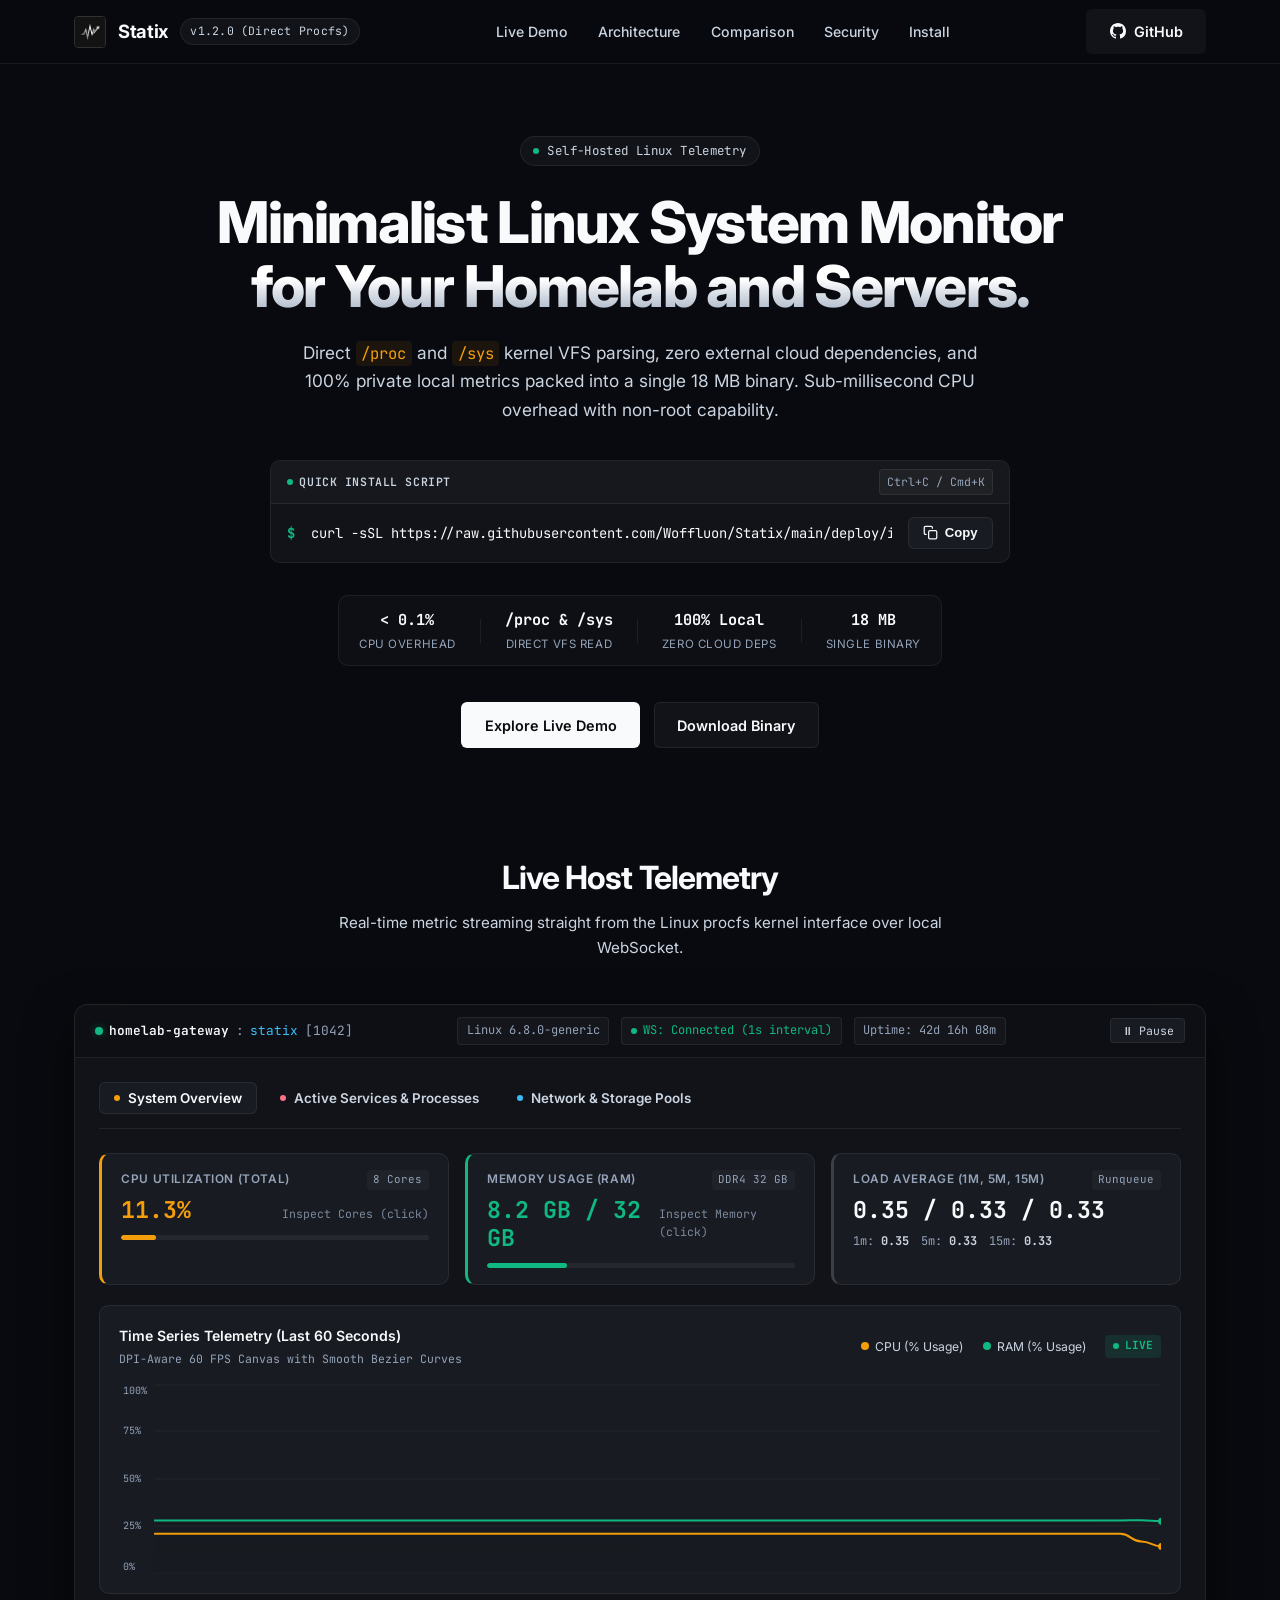
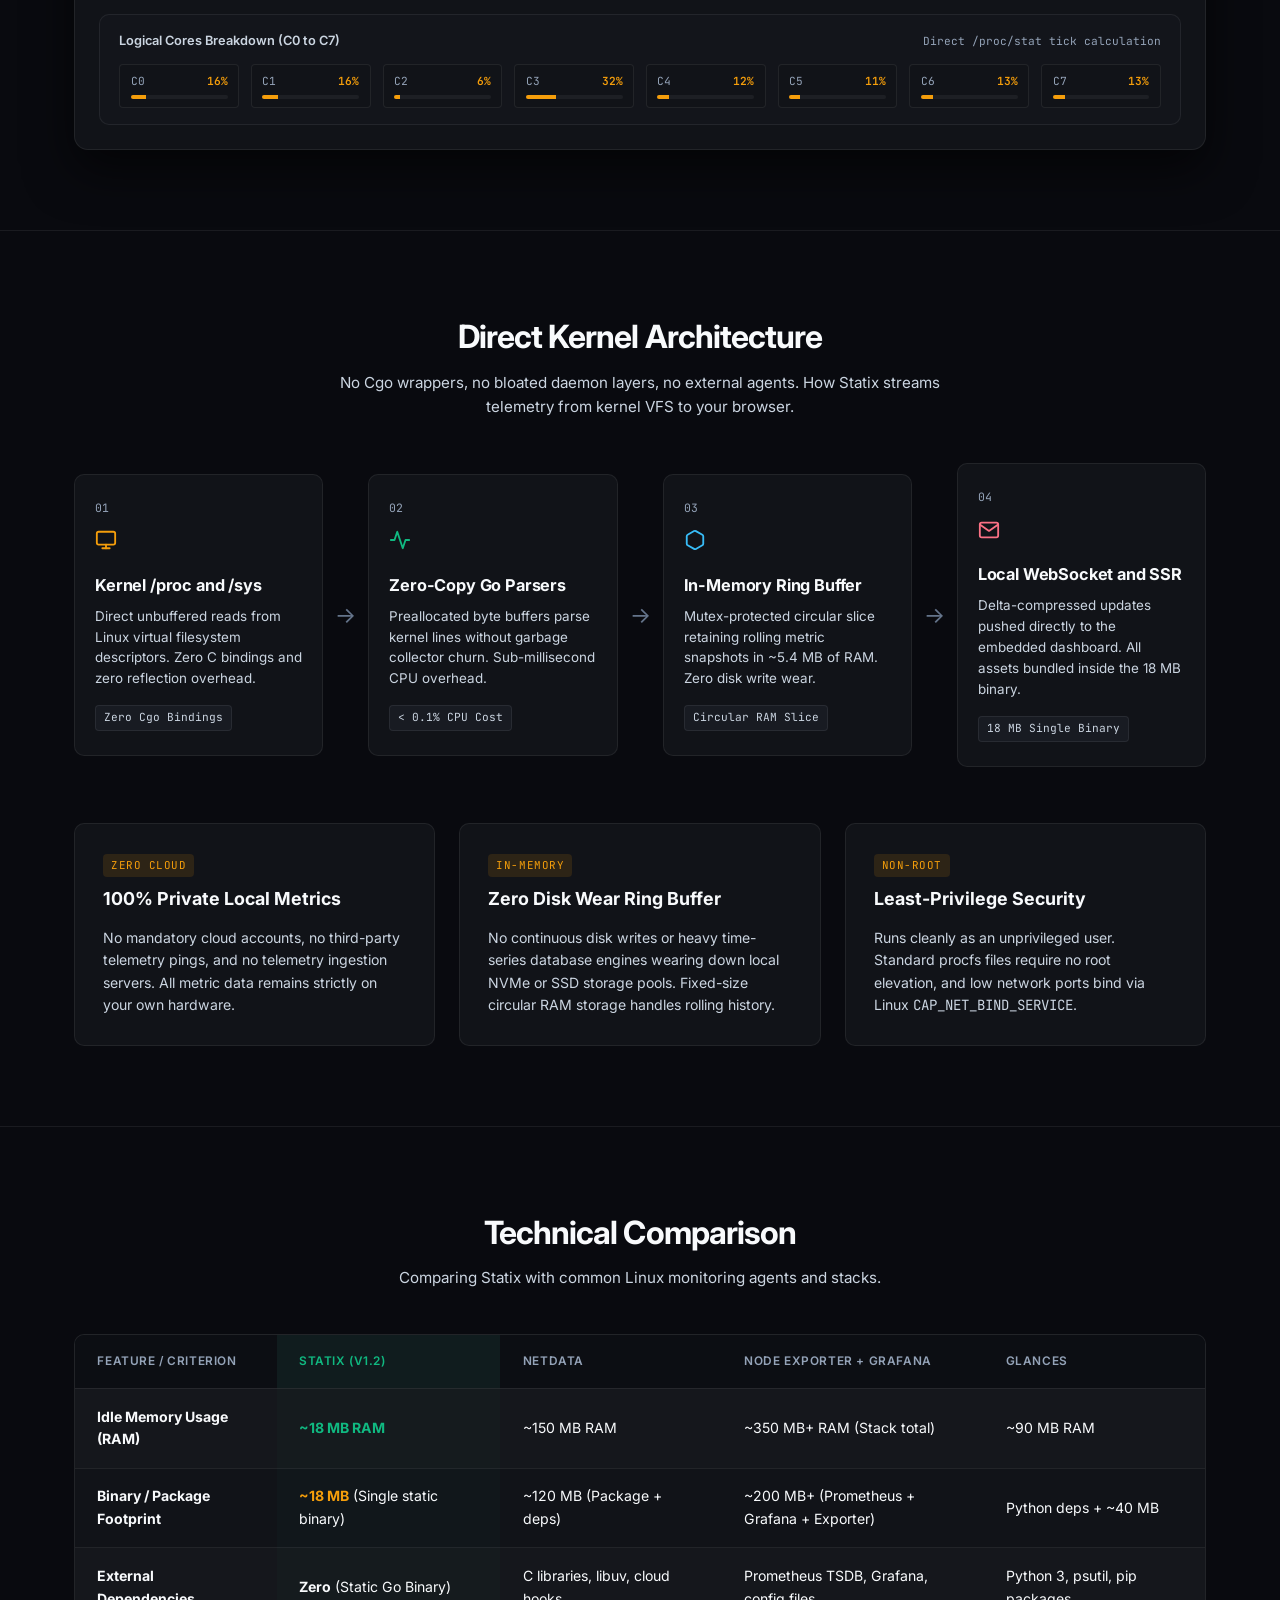
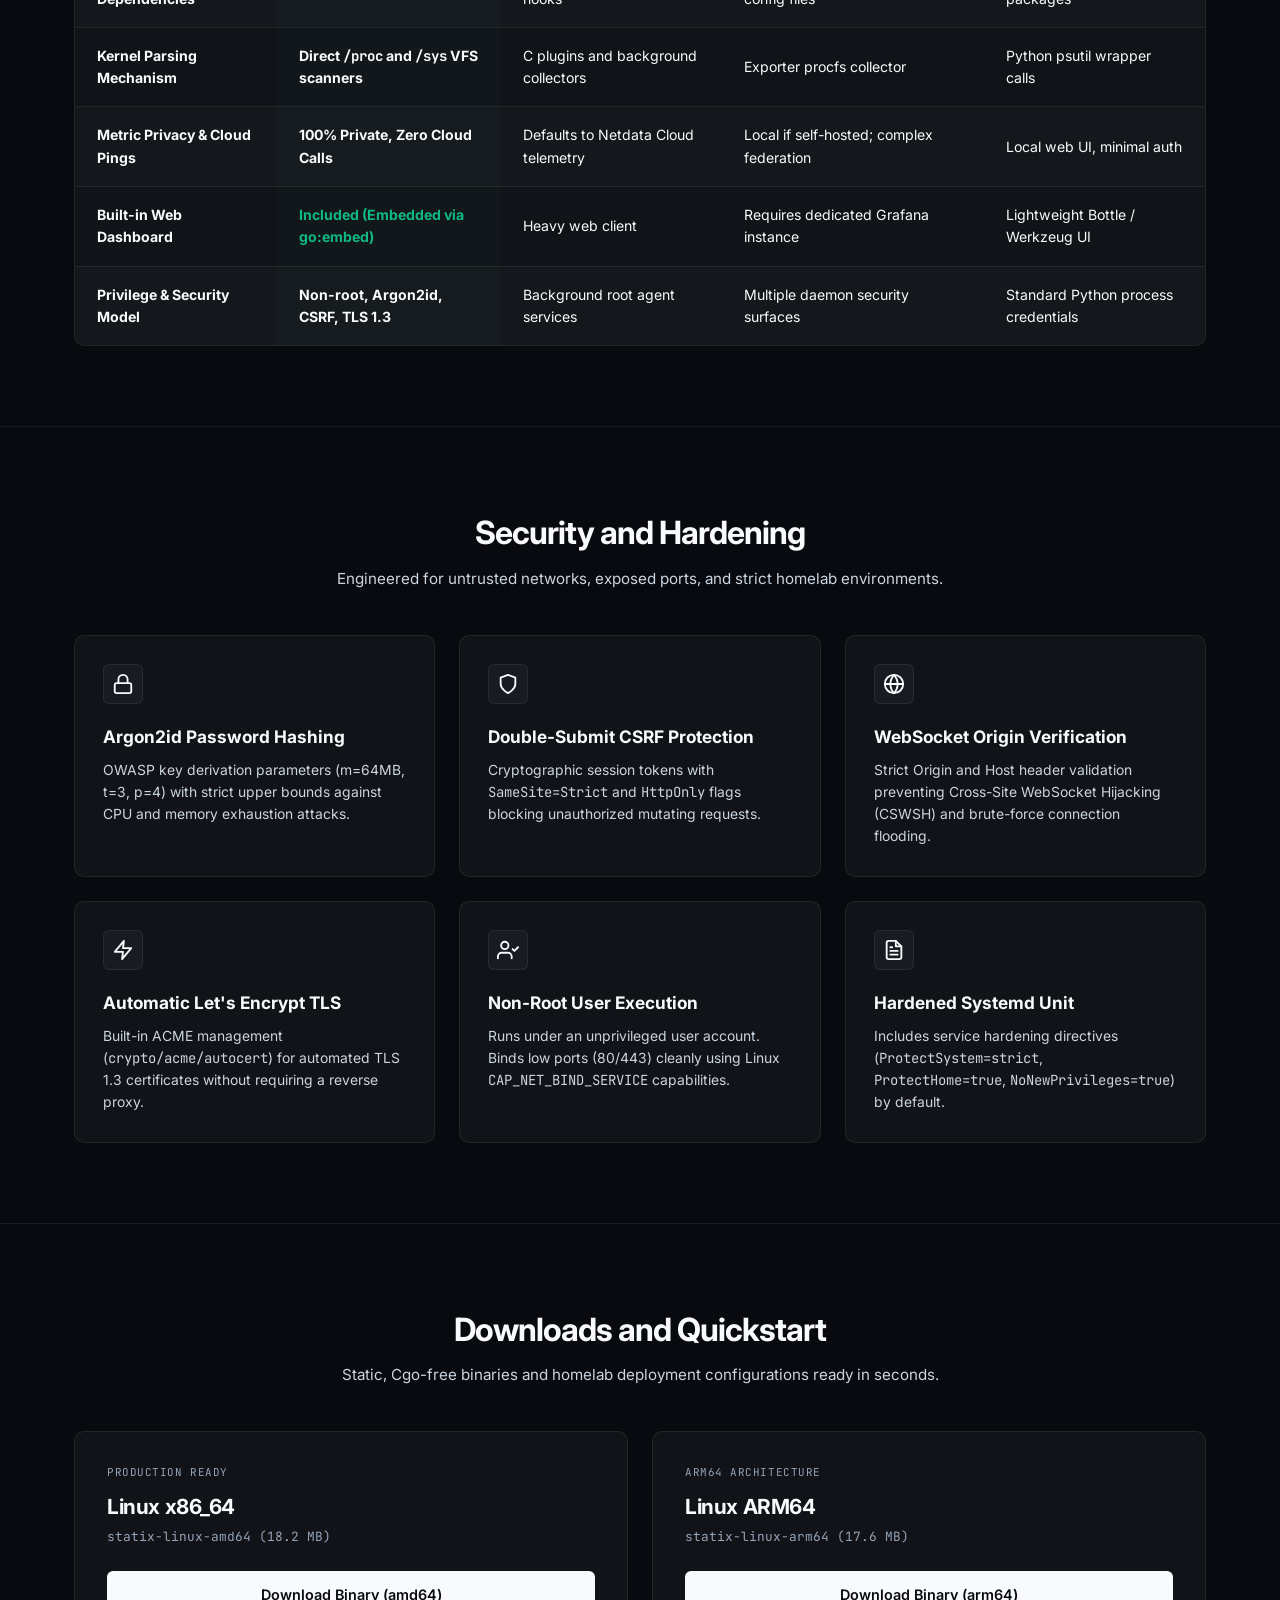
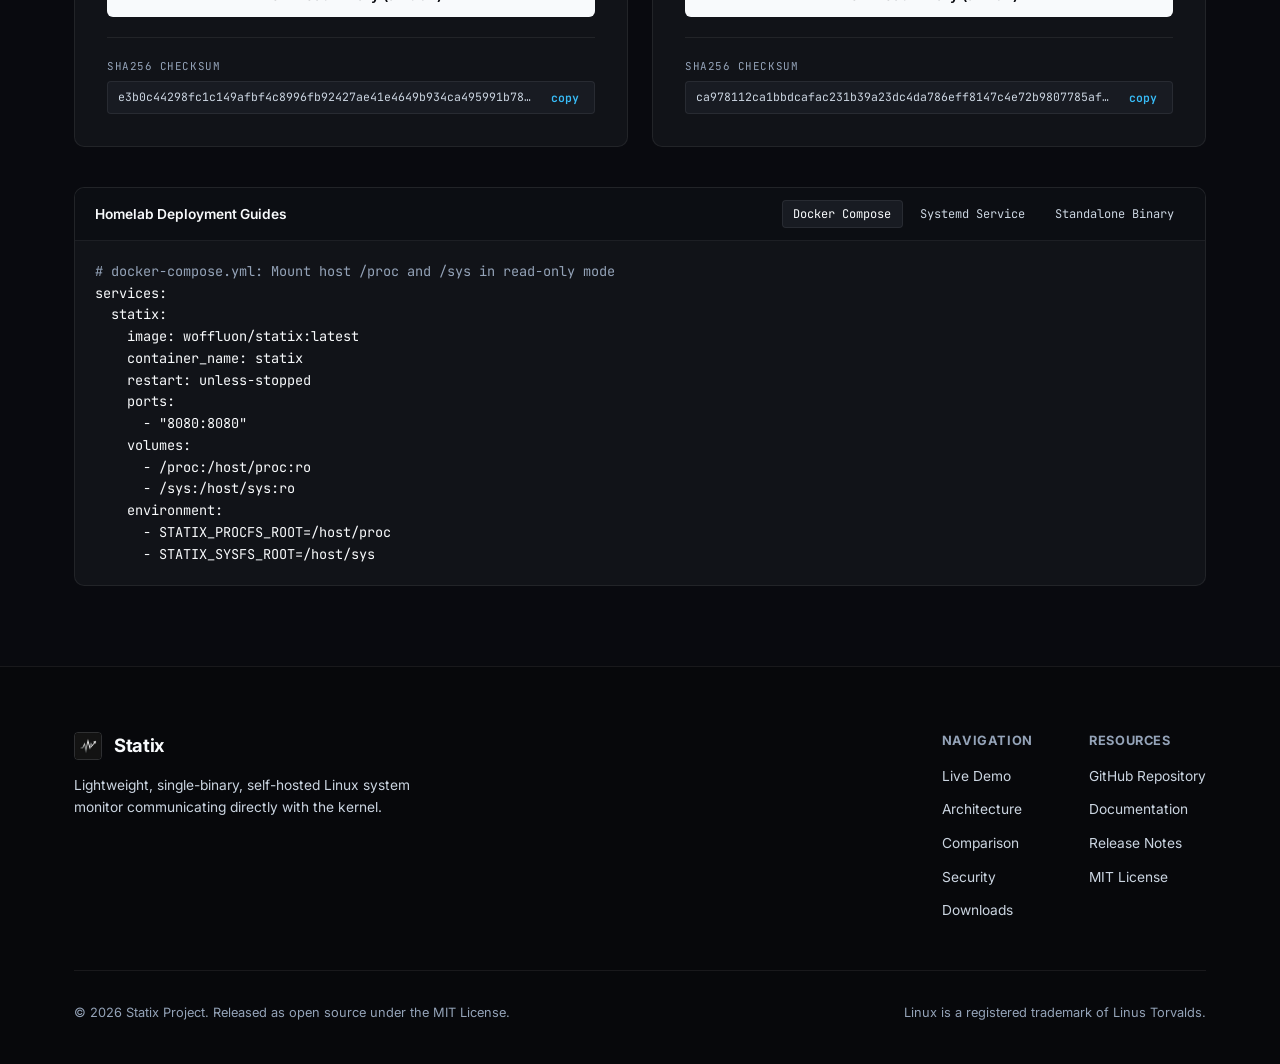
==== commit a903b1e9: "feat(ui): display version tag across header and footer, provide clean uninstall command" ====
--- a/website/index.html
+++ b/website/index.html
@@ -813,10 +813,10 @@
 <span class="comment"># 2. Check service status:</span>
 sudo systemctl status statix
 
-<span class="comment"># 3. Clean uninstall when needed:</span>
-sudo systemctl stop statix &amp;&amp; sudo systemctl disable statix
-sudo rm -f /usr/local/bin/statix /etc/systemd/system/statix.service
-sudo systemctl daemon-reload</code></pre>
+<span class="comment"># 3. Complete clean uninstall and purge:</span>
+sudo systemctl stop statix 2>/dev/null || true &amp;&amp; sudo systemctl disable statix 2>/dev/null || true
+sudo rm -f /etc/systemd/system/statix.service &amp;&amp; sudo systemctl daemon-reload
+sudo rm -f /usr/local/bin/statix &amp;&amp; sudo rm -rf /etc/statix &amp;&amp; sudo userdel statix 2>/dev/null || true</code></pre>
             </div>
             <!-- Binary tab -->
             <div class="qr-content" id="tab-binary" style="display: none;">
